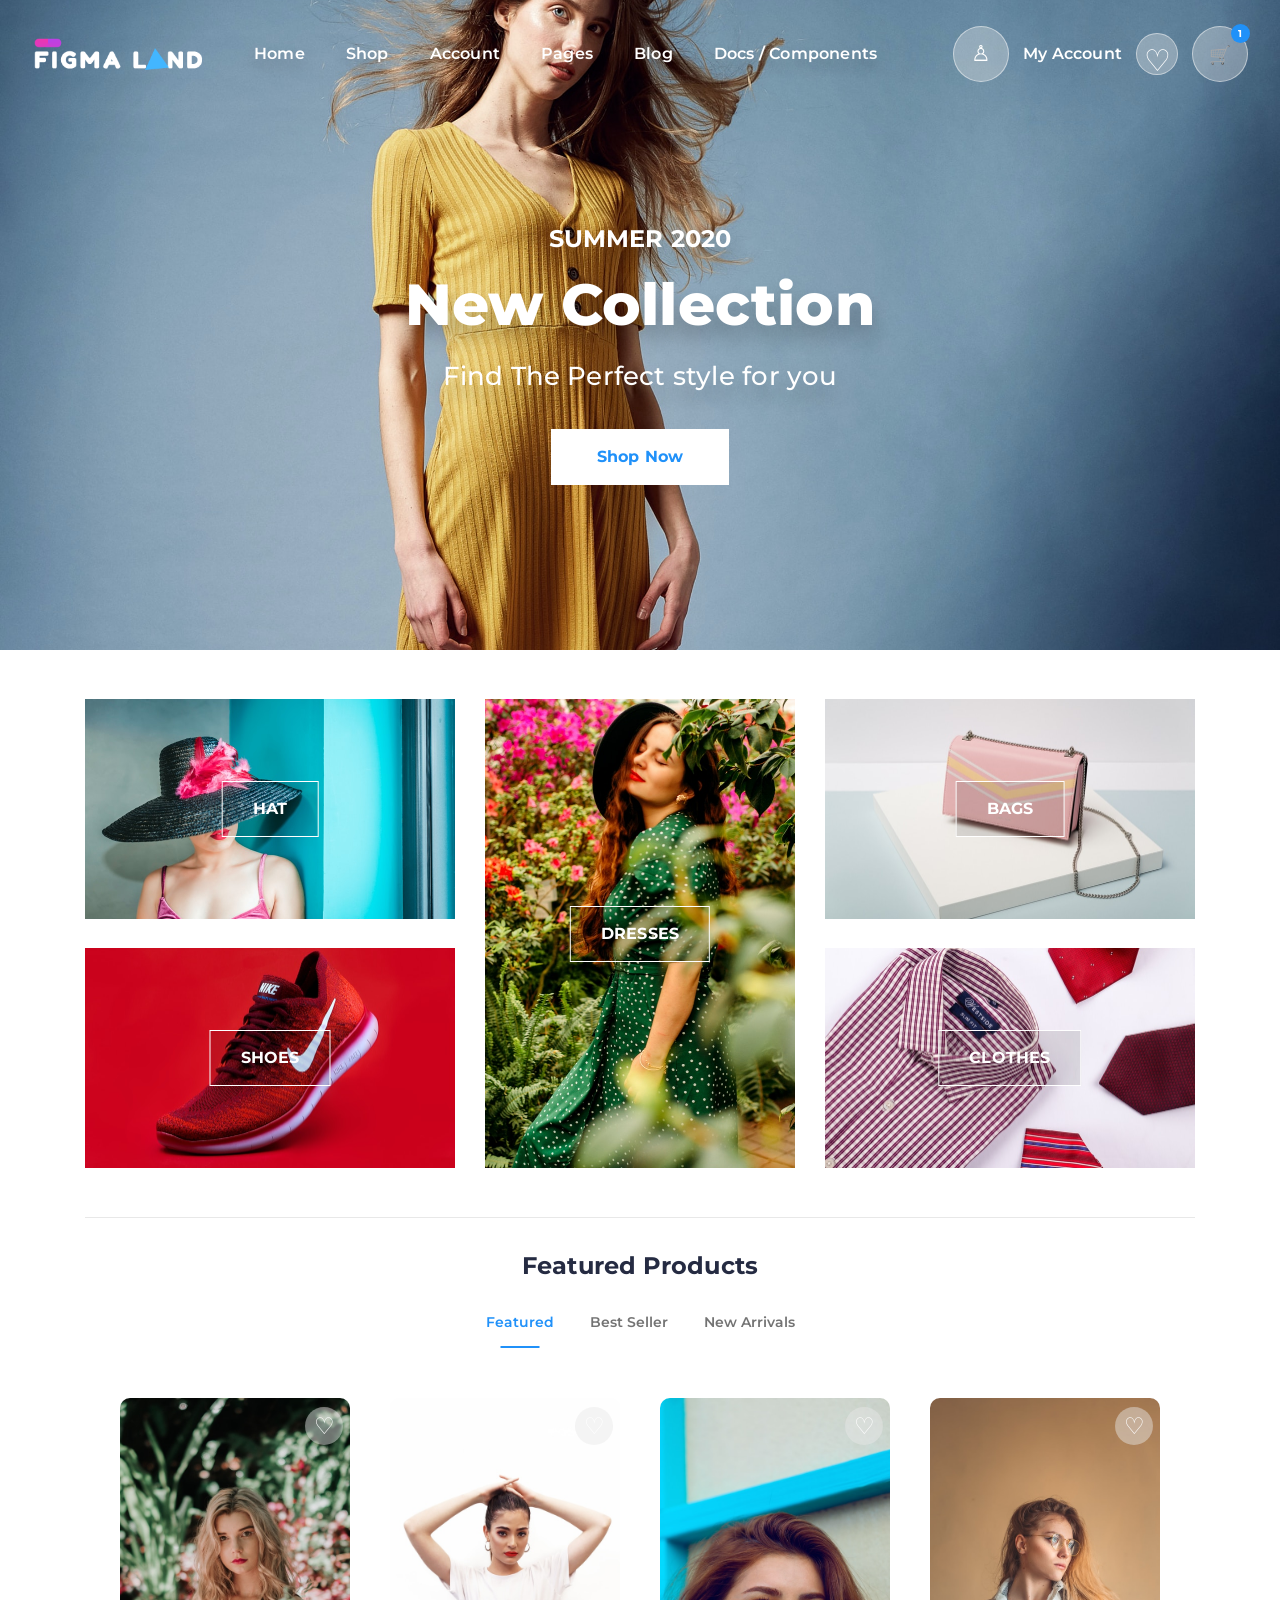
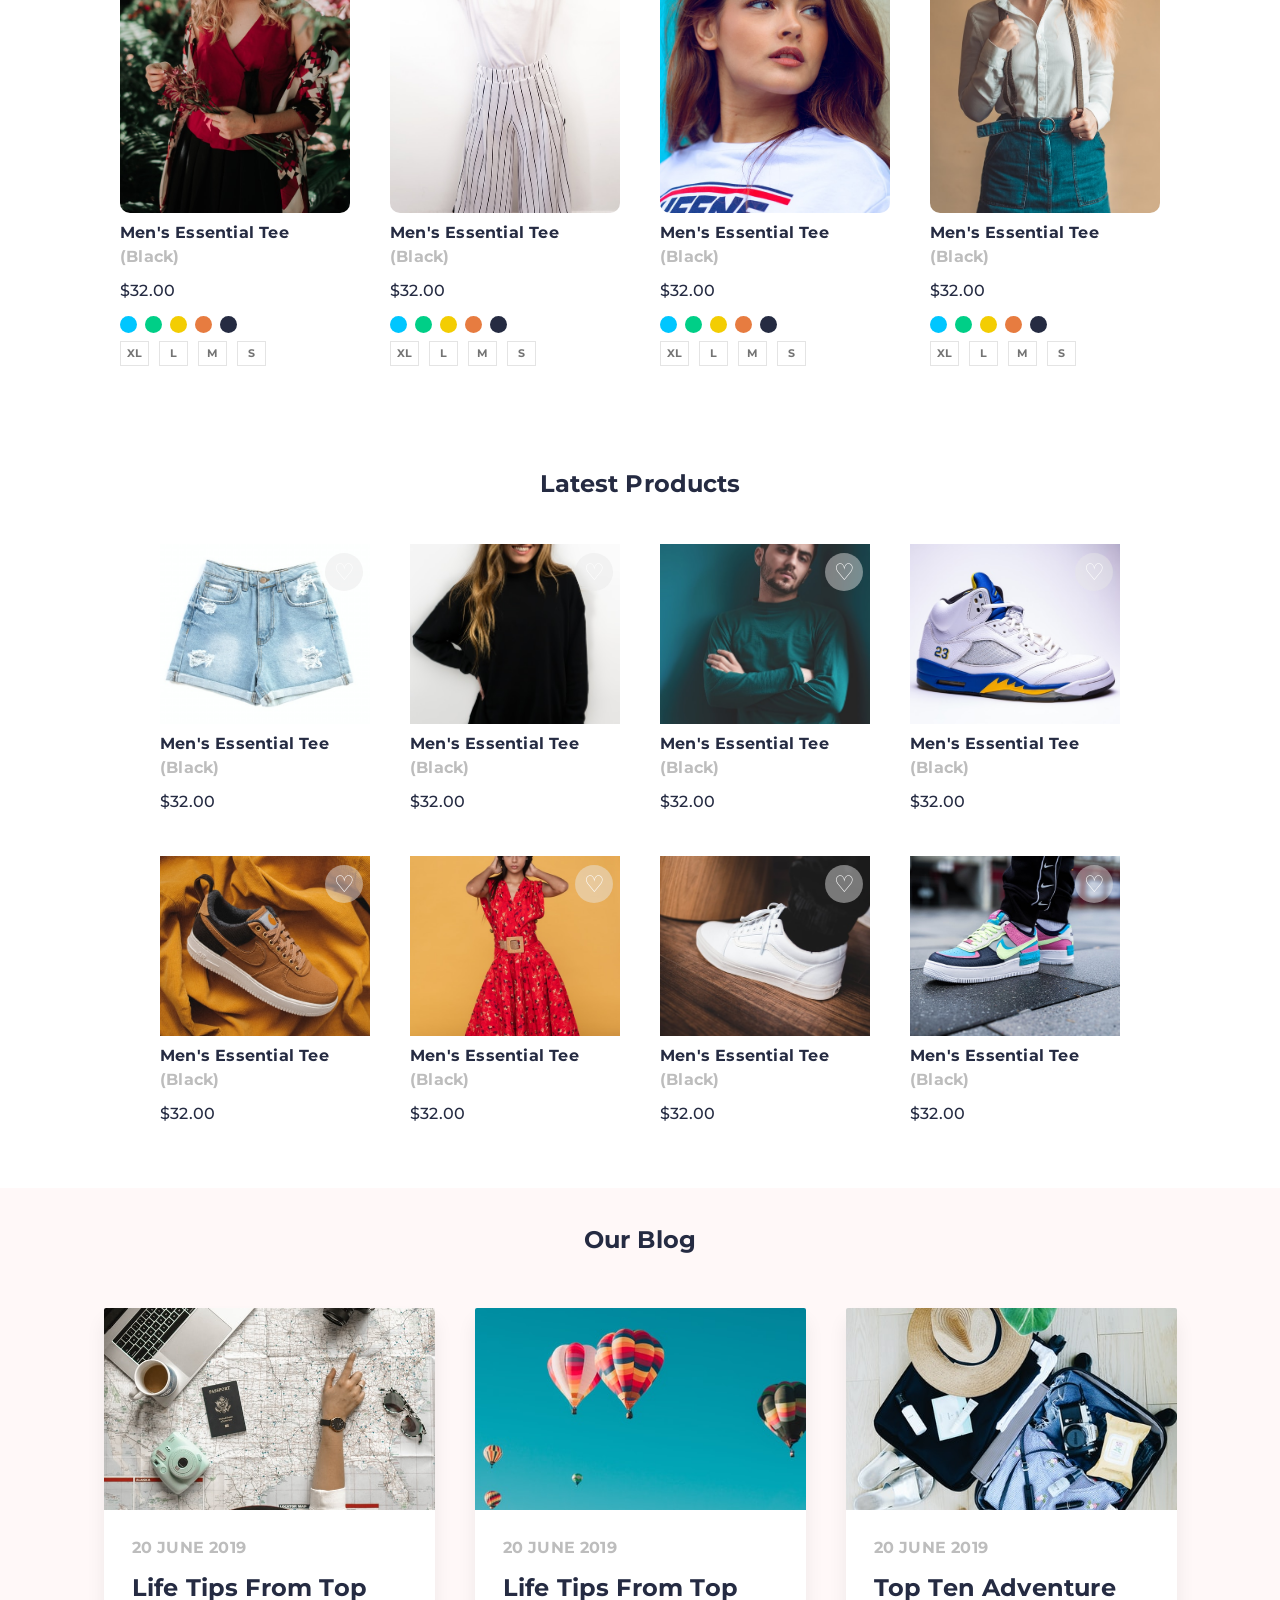
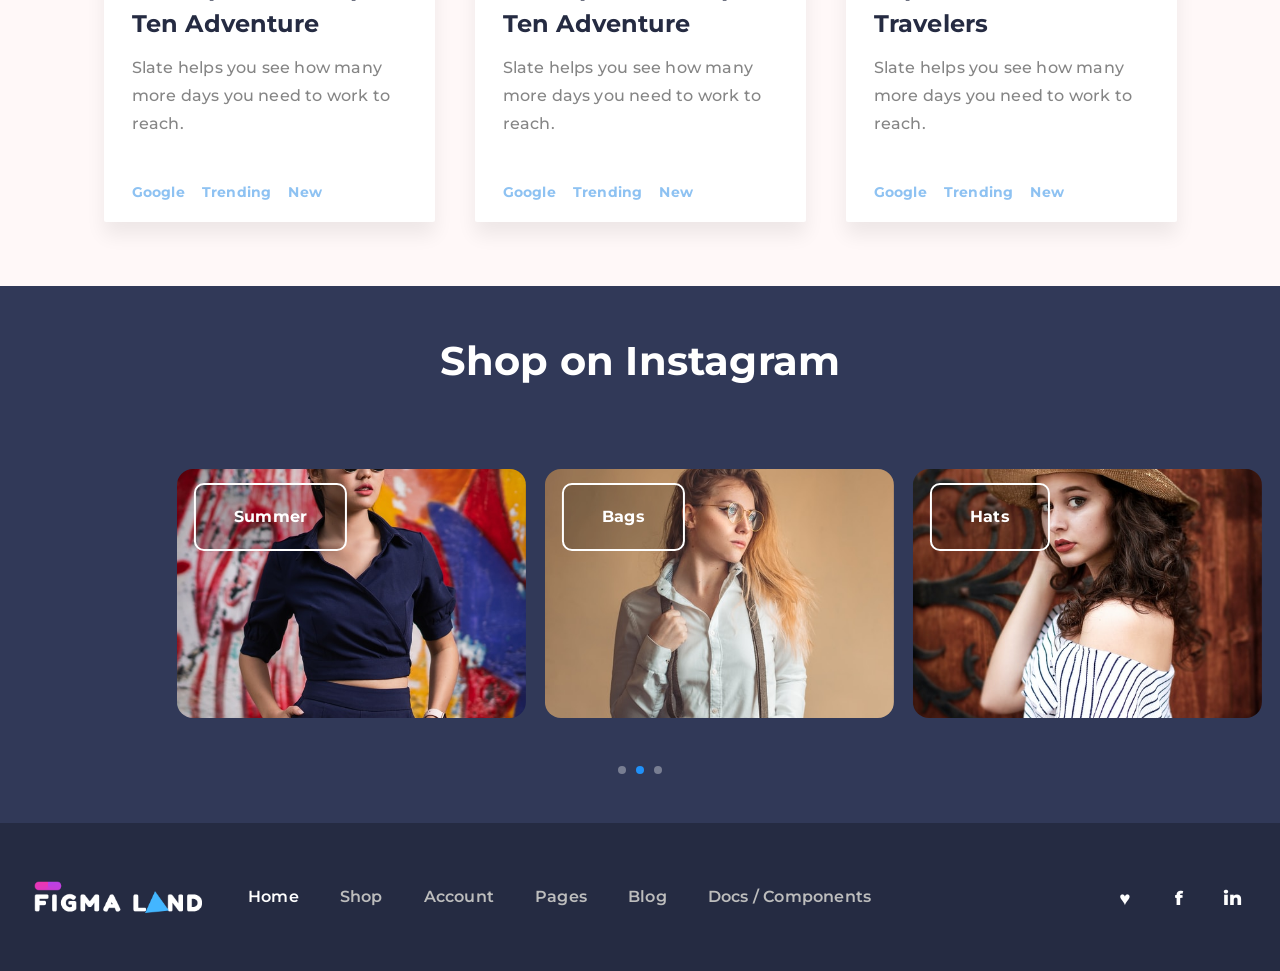
==== index.html @ cbcf70b0 "Primer commit" ====
<!doctype html>
<html lang="en">
<head>
  <meta charset="utf-8">
  <meta name="viewport" content="width=device-width, initial-scale=1">
  <title>Figmaland — New Collection</title>
  <meta name="description" content="Figmaland fashion shop">
  <link rel="preconnect" href="https://fonts.googleapis.com">
  <link rel="preconnect" href="https://fonts.gstatic.com" crossorigin>
  <link href="https://fonts.googleapis.com/css2?family=Montserrat:wght@400;500;600;700;800&display=swap" rel="stylesheet">
  <link rel="stylesheet" href="styles.css">
</head>
<body>
  <header class="site-header home-header">
    <nav class="navbar navbar--overlay container-wide" aria-label="Main navigation">
      <a class="brand" href="index.html" aria-label="Figmaland home">
        <img src="assets/logo-light.png" alt="Figmaland">
      </a>
      <div class="desktop-nav">
        <a class="active" href="index.html">Home</a>
        <a href="products.html">Shop</a>
        <a href="#">Account</a>
        <a href="#">Pages</a>
        <a href="#blog">Blog</a>
        <a href="#">Docs / Components</a>
      </div>
      <div class="nav-actions">
        <span class="account-circle" aria-hidden="true">♙</span>
        <a class="account-label" href="#">My Account</a>
        <button class="icon-button favorite-button" type="button" aria-label="Favorites">♡</button>
        <a class="cart-button" href="product.html" aria-label="Shopping cart">
          <span aria-hidden="true">🛒</span><b>1</b>
        </a>
        <button class="menu-toggle" type="button" aria-expanded="false" aria-controls="mobile-menu" aria-label="Open menu">
          <span></span><span></span><span></span>
        </button>
      </div>
      <div class="mobile-menu" id="mobile-menu">
        <a href="index.html">Home</a>
        <a href="products.html">Shop</a>
        <a href="#">Account</a>
        <a href="#">Pages</a>
        <a href="#blog">Blog</a>
        <a href="#">Docs / Components</a>
      </div>
    </nav>

    <div class="home-hero">
      <div class="home-hero__content">
        <p class="eyebrow">SUMMER 2020</p>
        <h1>New Collection</h1>
        <p>Find The Perfect style for you</p>
        <a class="button button--light" href="products.html">Shop Now</a>
      </div>
    </div>
  </header>

  <main>
    <section class="category-section container" aria-label="Shop by category">
      <div class="category-grid">
        <a class="category-card category-card--hat" href="products.html">
          <img src="assets/category-hat.jpg" alt="Hat collection">
          <span>HAT</span>
        </a>
        <a class="category-card category-card--shoes" href="products.html">
          <img src="assets/category-shoes.jpg" alt="Shoes collection">
          <span>SHOES</span>
        </a>
        <a class="category-card category-card--dresses" href="products.html">
          <img src="assets/category-dresses.jpg" alt="Dresses collection">
          <span>DRESSES</span>
        </a>
        <a class="category-card category-card--bags" href="products.html">
          <img src="assets/category-bags.jpg" alt="Bags collection">
          <span>BAGS</span>
        </a>
        <a class="category-card category-card--clothes" href="products.html">
          <img src="assets/category-clothes.jpg" alt="Clothes collection">
          <span>CLOTHES</span>
        </a>
      </div>
    </section>

    <div class="section-rule container"></div>

    <section class="products-section section" aria-labelledby="featured-title">
      <div class="section-heading">
        <h2 id="featured-title">Featured Products</h2>
        <div class="tabs" role="tablist" aria-label="Product selection">
          <button class="tab active" type="button" role="tab">Featured</button>
          <button class="tab" type="button" role="tab">Best Seller</button>
          <button class="tab" type="button" role="tab">New Arrivals</button>
        </div>
      </div>
      <div class="product-grid product-grid--featured container-small" data-home-grid="featured"></div>
    </section>

    <section class="products-section products-section--latest section" aria-labelledby="latest-title">
      <div class="section-heading">
        <h2 id="latest-title">Latest Products</h2>
      </div>
      <div class="product-grid product-grid--latest container-small" data-home-grid="latest"></div>
    </section>

    <section class="blog-section section" id="blog" aria-labelledby="blog-title">
      <div class="section-heading">
        <h2 id="blog-title">Our Blog</h2>
      </div>
      <div class="blog-grid container-small">
        <article class="blog-card">
          <img src="assets/blog-01.jpg" alt="Accessories arranged on a table">
          <div class="blog-card__body">
            <time datetime="2019-06-20">20 JUNE 2019</time>
            <h3>Life Tips From Top Ten Adventure</h3>
            <p>Slate helps you see how many more days you need to work to reach.</p>
            <div class="blog-tags"><a href="#">Google</a><a href="#">Trending</a><a href="#">New</a></div>
          </div>
        </article>
        <article class="blog-card">
          <img src="assets/blog-02.jpg" alt="Two bright fish">
          <div class="blog-card__body">
            <time datetime="2019-06-20">20 JUNE 2019</time>
            <h3>Life Tips From Top Ten Adventure</h3>
            <p>Slate helps you see how many more days you need to work to reach.</p>
            <div class="blog-tags"><a href="#">Google</a><a href="#">Trending</a><a href="#">New</a></div>
          </div>
        </article>
        <article class="blog-card">
          <img src="assets/blog-03.jpg" alt="Fashion accessories on a blue background">
          <div class="blog-card__body">
            <time datetime="2019-06-20">20 JUNE 2019</time>
            <h3>Top Ten Adventure Travelers</h3>
            <p>Slate helps you see how many more days you need to work to reach.</p>
            <div class="blog-tags"><a href="#">Google</a><a href="#">Trending</a><a href="#">New</a></div>
          </div>
        </article>
      </div>
    </section>

    <section class="instagram-section" aria-labelledby="instagram-title">
      <h2 id="instagram-title">Shop on Instagram</h2>
      <div class="instagram-track">
        <a class="instagram-card" href="#"><img src="assets/instagram-05.jpg" alt="Summer fashion"><span>Summer</span></a>
        <a class="instagram-card" href="#"><img src="assets/instagram-01.jpg" alt="Bags"><span>Bags</span></a>
        <a class="instagram-card" href="#"><img src="assets/instagram-02.jpg" alt="Hats"><span>Hats</span></a>
        <a class="instagram-card" href="#"><img src="assets/instagram-03.jpg" alt="Casual fashion"><span>Casual</span></a>
        <a class="instagram-card" href="#"><img src="assets/instagram-04.jpg" alt="Artist fashion"><span>Artists</span></a>
      </div>
      <div class="carousel-dots" aria-hidden="true"><i></i><i class="active"></i><i></i></div>
    </section>
  </main>

  <footer class="site-footer">
    <div class="site-footer__inner container-wide">
      <a class="brand" href="index.html"><img src="assets/logo-light.png" alt="Figmaland"></a>
      <nav class="footer-nav" aria-label="Footer navigation">
        <a class="active" href="index.html">Home</a>
        <a href="products.html">Shop</a>
        <a href="#">Account</a>
        <a href="#">Pages</a>
        <a href="#blog">Blog</a>
        <a href="#">Docs / Components</a>
      </nav>
      <div class="social-links" aria-label="Social networks">
        <a href="#" aria-label="Twitter">♥</a>
        <a href="#" aria-label="Facebook">f</a>
        <a href="#" aria-label="LinkedIn">in</a>
      </div>
    </div>
  </footer>

  <script src="script.js"></script>
</body>
</html>
---- styles.css ----
:root {
  --ink: #252b42;
  --muted: #737373;
  --light-gray: #bdbdbd;
  --line: #e8e8e8;
  --paper: #ffffff;
  --soft: #f9f9f9;
  --primary: #2091f9;
  --dark: #252b42;
  --instagram: #313958;
  --shadow: 0 2px 4px rgba(0, 0, 0, 0.1);
  --shadow-card: 0 13px 19px rgba(0, 0, 0, 0.07);
}

* {
  box-sizing: border-box;
}

html {
  scroll-behavior: smooth;
}

body {
  margin: 0;
  color: var(--ink);
  background: var(--paper);
  font-family: "Montserrat", Arial, sans-serif;
  font-size: 16px;
  font-weight: 500;
  line-height: 1.75;
  letter-spacing: 0.2px;
}

body.menu-open {
  overflow: hidden;
}

img {
  display: block;
  max-width: 100%;
}

a {
  color: inherit;
  text-decoration: none;
}

button,
input,
select {
  font: inherit;
}

button,
select {
  cursor: pointer;
}

button {
  color: inherit;
}

h1,
h2,
h3,
p {
  margin-top: 0;
}

.container {
  width: min(1110px, calc(100% - 40px));
  margin-inline: auto;
}

.container-small {
  width: min(1116px, calc(100% - 40px));
  margin-inline: auto;
}

.container-wide {
  width: min(1336px, calc(100% - 64px));
  margin-inline: auto;
}

.sr-only {
  position: absolute;
  width: 1px;
  height: 1px;
  padding: 0;
  margin: -1px;
  overflow: hidden;
  clip: rect(0, 0, 0, 0);
  white-space: nowrap;
  border: 0;
}

.desktop-only {
  display: inline-flex;
}

.site-header {
  position: relative;
  z-index: 10;
  background: var(--paper);
}

.navbar {
  position: relative;
  display: flex;
  align-items: center;
  height: 108px;
  z-index: 20;
}

.navbar--overlay {
  position: absolute;
  inset: 0 0 auto;
  color: #fff;
}

.brand {
  flex: 0 0 206px;
  display: flex;
  align-items: center;
}

.brand img {
  width: 186px;
  height: 58px;
  object-fit: contain;
}

.desktop-nav {
  display: flex;
  align-items: center;
  gap: 21px;
  margin-left: 6px;
}

.desktop-nav a,
.footer-nav a {
  padding: 10px;
  color: var(--muted);
  font-size: 16px;
  font-weight: 600;
  line-height: 28px;
  text-align: center;
  white-space: nowrap;
}

.navbar--overlay .desktop-nav a {
  color: #fff;
  text-shadow: 0 8px 15px rgba(0, 0, 0, 0.22);
}

.desktop-nav a.active,
.footer-nav a.active {
  color: var(--ink);
}

.navbar--overlay .desktop-nav a.active {
  color: #fff;
}

.nav-actions {
  display: flex;
  align-items: center;
  gap: 14px;
  margin-left: auto;
}

.account-circle,
.cart-button,
.icon-button {
  display: grid;
  place-items: center;
  width: 56px;
  height: 56px;
  border: 0;
  border-radius: 50%;
  background: #e8e8e8;
  font-size: 22px;
}

.navbar--overlay .account-circle,
.navbar--overlay .cart-button,
.navbar--overlay .icon-button {
  color: #fff;
  background: rgba(232, 232, 232, 0.34);
  border: 1px solid rgba(255, 255, 255, 0.48);
}

.account-label {
  font-size: 16px;
  font-weight: 600;
  white-space: nowrap;
}

.icon-button {
  width: 42px;
  height: 42px;
  background: transparent;
  font-size: 30px;
}

.cart-button {
  position: relative;
}

.cart-button span {
  transform: translateY(1px) scale(0.8);
  filter: grayscale(1);
}

.cart-button b {
  position: absolute;
  top: -3px;
  right: -3px;
  display: grid;
  place-items: center;
  width: 19px;
  height: 19px;
  border-radius: 50%;
  color: #fff;
  background: var(--primary);
  font-size: 10px;
  line-height: 1;
}

.menu-toggle {
  display: none;
  width: 40px;
  padding: 8px;
  border: 0;
  background: transparent;
}

.menu-toggle span {
  display: block;
  width: 24px;
  height: 2px;
  margin: 5px 0;
  background: currentColor;
}

.mobile-menu {
  display: none;
}

.home-header {
  min-height: 650px;
  color: #fff;
  background: #5d829b url("assets/home-hero.jpg") center 30% / cover no-repeat;
}

.home-hero {
  display: grid;
  place-items: center;
  min-height: 650px;
  padding: 126px 20px 70px;
}

.home-hero__content {
  display: flex;
  flex-direction: column;
  align-items: center;
  gap: 8px;
  text-align: center;
  text-shadow: 0 13px 19px rgba(0, 0, 0, 0.24);
}

.eyebrow {
  margin: 0;
  font-size: 24px;
  font-weight: 700;
  line-height: 36px;
  letter-spacing: 0.1px;
}

.home-hero h1,
.listing-hero h1 {
  margin: 0;
  color: #fff;
  font-size: 58px;
  font-weight: 800;
  line-height: 80px;
}

.home-hero__content > p:last-of-type,
.listing-hero__content > p:last-of-type {
  margin: 0;
  color: #fff;
  font-size: 26px;
  line-height: 46px;
}

.button {
  display: inline-flex;
  min-height: 40px;
  align-items: center;
  justify-content: center;
  padding: 6px 32px;
  border: 0;
  border-radius: 5px;
  font-size: 14px;
  font-weight: 600;
  line-height: 28px;
  letter-spacing: 0.2px;
}

.button--light {
  margin-top: 22px;
  padding: 16px 46px;
  border-radius: 0;
  color: var(--primary);
  background: #fff;
  font-size: 16px;
  font-weight: 700;
  line-height: 24px;
  text-shadow: none;
}

.button--primary {
  color: #fff;
  background: var(--primary);
}

.button--muted {
  color: #fff;
  background: var(--light-gray);
}

.category-section {
  padding-block: 49px;
}

.category-grid {
  display: grid;
  grid-template-columns: 370px 350px 370px;
  grid-template-rows: repeat(2, 220px);
  gap: 29px 10px;
  justify-content: center;
}

.category-card {
  position: relative;
  overflow: hidden;
}

.category-card img {
  width: 100%;
  height: 100%;
  object-fit: cover;
  transition: transform 240ms ease;
}

.category-card:hover img {
  transform: scale(1.025);
}

.category-card span {
  position: absolute;
  top: 50%;
  left: 50%;
  transform: translate(-50%, -50%);
  padding: 15px 30px;
  border: 1px solid #fff;
  color: #fff;
  background: rgba(0, 0, 0, 0.1);
  font-size: 16px;
  font-weight: 700;
  line-height: 24px;
}

.category-card--hat {
  grid-column: 1;
  grid-row: 1;
}

.category-card--shoes {
  grid-column: 1;
  grid-row: 2;
}

.category-card--dresses {
  grid-column: 2;
  grid-row: 1 / span 2;
  width: 310px;
  height: 469px;
  justify-self: center;
}

.category-card--bags {
  grid-column: 3;
  grid-row: 1;
}

.category-card--clothes {
  grid-column: 3;
  grid-row: 2;
}

.section-rule {
  height: 1px;
  background: var(--line);
}

.section {
  padding-block: 30px;
}

.section-heading {
  display: flex;
  flex-direction: column;
  align-items: center;
  gap: 12px;
  margin-bottom: 50px;
  text-align: center;
}

.section-heading h2,
.related-section h2 {
  margin: 0;
  font-size: 24px;
  font-weight: 700;
  line-height: 36px;
  letter-spacing: 0.1px;
}

.tabs {
  display: flex;
  justify-content: center;
}

.tab {
  position: relative;
  min-height: 52px;
  padding: 12px 18px;
  border: 0;
  color: var(--muted);
  background: transparent;
  font-size: 14px;
  font-weight: 600;
}

.tab.active {
  color: var(--primary);
}

.tab.active::after {
  position: absolute;
  bottom: 0;
  left: 50%;
  width: 39px;
  height: 2px;
  background: var(--primary);
  content: "";
  transform: translateX(-50%);
}

.product-grid {
  display: grid;
  gap: 40px;
}

.product-grid--featured {
  grid-template-columns: repeat(4, 230px);
  justify-content: center;
}

.product-grid--latest {
  grid-template-columns: repeat(4, 210px);
  justify-content: center;
  row-gap: 40px;
}

.product-card-mini {
  position: relative;
  display: flex;
  min-width: 0;
  flex-direction: column;
  align-items: flex-start;
  gap: 8px;
}

.product-card-mini__image {
  position: relative;
  width: 100%;
  height: 180px;
  overflow: hidden;
}

.product-grid--featured .product-card-mini__image {
  height: 415px;
  border-radius: 10px;
}

.product-card-mini__image img {
  width: 100%;
  height: 100%;
  object-fit: cover;
}

.heart {
  position: absolute;
  top: 9px;
  right: 7px;
  display: grid;
  place-items: center;
  width: 38px;
  height: 38px;
  border: 0;
  border-radius: 50%;
  color: #fff;
  background: rgba(232, 232, 232, 0.46);
  font-size: 23px;
  line-height: 1;
}

.heart.is-favorite {
  color: #fff;
  background: #ff5674;
}

.product-card-mini h3 {
  margin: 0;
  font-size: 16px;
  font-weight: 700;
  line-height: 24px;
}

.product-card-mini h3 span {
  color: var(--light-gray);
}

.product-card-mini > p {
  margin: 0;
  font-size: 16px;
  line-height: 28px;
}

.color-row {
  display: flex;
  gap: 8px;
  margin-top: 3px;
}

.color-row i,
.color-picker button {
  display: block;
  width: 17px;
  height: 17px;
  border: 0;
  border-radius: 50%;
}

.color-row i:nth-child(1) {
  background: #00c6ff;
}

.color-row i:nth-child(2) {
  background: #00cf87;
}

.color-row i:nth-child(3) {
  background: #f3cd03;
}

.color-row i:nth-child(4) {
  background: #e77c40;
}

.color-row i:nth-child(5) {
  background: #252b42;
}

.size-row {
  display: flex;
  gap: 10px;
}

.size-row span {
  display: grid;
  place-items: center;
  min-width: 29px;
  height: 25px;
  padding: 0 6px;
  border: 1px solid #e4e4e4;
  color: var(--muted);
  font-size: 11px;
  font-weight: 700;
}

.products-section--latest {
  padding-top: 70px;
  padding-bottom: 60px;
}

.products-section--latest .section-heading {
  margin-bottom: 42px;
}

.blog-section {
  padding-block: 34px 64px;
  background: #fff8f8;
}

.blog-section .section-heading {
  margin-bottom: 20px;
}

.blog-grid {
  display: grid;
  grid-template-columns: repeat(3, 331px);
  justify-content: center;
  gap: 40px;
  padding-top: 30px;
}

.blog-card {
  overflow: hidden;
  border-radius: 2px;
  background: #fff;
  box-shadow: var(--shadow-card);
}

.blog-card > img {
  width: 100%;
  height: 202px;
  object-fit: cover;
}

.blog-card__body {
  display: flex;
  min-height: 312px;
  flex-direction: column;
  padding: 26px 28px 18px;
}

.blog-card time {
  color: var(--light-gray);
  font-size: 16px;
  font-weight: 700;
  line-height: 24px;
}

.blog-card h3 {
  margin: 10px 0 12px;
  font-size: 24px;
  line-height: 36px;
}

.blog-card p {
  margin-bottom: 18px;
  color: #858585;
  font-size: 16px;
  line-height: 28px;
}

.blog-tags {
  display: flex;
  gap: 17px;
  margin-top: auto;
}

.blog-tags a {
  color: #8ec2f2;
  font-size: 14px;
  font-weight: 700;
}

.instagram-section {
  overflow: hidden;
  padding: 46px 0 49px;
  color: #fff;
  background: var(--instagram);
}

.instagram-section h2 {
  margin: 0 0 80px;
  font-size: 40px;
  line-height: 57px;
  text-align: center;
}

.instagram-track {
  display: flex;
  width: max-content;
  gap: 19px;
  margin-left: 50%;
  transform: translateX(-50%);
}

.instagram-card {
  position: relative;
  flex: 0 0 349px;
  height: 249px;
  overflow: hidden;
  border-radius: 16px;
}

.instagram-card img {
  width: 100%;
  height: 100%;
  object-fit: cover;
}

.instagram-card span {
  position: absolute;
  top: 14px;
  left: 17px;
  padding: 18px 38px;
  border: 2px solid #fff;
  border-radius: 10px;
  background: rgba(0, 0, 0, 0.2);
  font-weight: 700;
  line-height: 28px;
}

.carousel-dots {
  display: flex;
  justify-content: center;
  gap: 10px;
  margin-top: 48px;
}

.carousel-dots i {
  width: 8px;
  height: 8px;
  border-radius: 50%;
  background: rgba(255, 255, 255, 0.35);
}

.carousel-dots i.active {
  background: var(--primary);
}

.site-footer {
  min-height: 148px;
  color: #fff;
  background: var(--dark);
}

.site-footer__inner {
  display: flex;
  min-height: 148px;
  align-items: center;
}

.footer-nav {
  display: flex;
  align-items: center;
  gap: 21px;
  margin-left: 0;
}

.footer-nav a {
  color: var(--light-gray);
}

.footer-nav a.active {
  color: #fff;
}

.social-links {
  display: flex;
  align-items: center;
  gap: 24px;
  margin-left: auto;
}

.social-links a {
  display: grid;
  place-items: center;
  width: 30px;
  height: 30px;
  color: #fff;
  font-size: 19px;
  font-weight: 800;
}

.breadcrumb {
  height: 78px;
  border: 1px solid var(--line);
}

.breadcrumb .container-wide {
  display: flex;
  height: 100%;
  align-items: center;
  gap: 13px;
  padding-left: 16px;
  color: var(--muted);
  font-size: 14px;
  line-height: 28px;
}

.breadcrumb a {
  color: var(--ink);
}

.listing-hero {
  position: relative;
  display: grid;
  min-height: 300px;
  place-items: center;
  overflow: hidden;
  color: #fff;
  background: #c1a552 url("assets/listing-hero.jpg") center / cover no-repeat;
}

.listing-hero__content {
  display: flex;
  flex-direction: column;
  align-items: center;
  text-align: center;
  text-shadow: 0 13px 19px rgba(0, 0, 0, 0.24);
}

.listing-hero__content .eyebrow {
  font-size: 24px;
}

.filter-trigger {
  display: none;
}

.listing-shell {
  display: grid;
  grid-template-columns: 380px minmax(0, 1fr);
  gap: 40px;
  padding: 30px;
  background: var(--soft);
}

.filters {
  display: flex;
  flex-direction: column;
  gap: 18px;
  padding: 18px 14px 30px;
  border: 1px solid var(--line);
  border-radius: 10px;
  background: #fff;
  box-shadow: var(--shadow);
}

.search-field {
  display: flex;
  height: 52px;
  align-items: center;
  padding: 0 15px;
  border: 1px solid #dcdcdc;
  border-radius: 7px;
  background: #fcfcfc;
}

.search-field input {
  min-width: 0;
  flex: 1;
  border: 0;
  outline: 0;
  background: transparent;
  color: var(--muted);
  font-family: Arial, sans-serif;
  font-size: 14px;
}

.search-field > span:last-child {
  font-size: 24px;
}

.filter-panel {
  display: flex;
  flex-direction: column;
  gap: 10px;
  padding: 30px 35px;
  border: 1px solid var(--line);
  border-radius: 5px;
}

.filter-panel h2 {
  margin: 0 0 8px;
  font-size: 16px;
  line-height: 24px;
}

.filter-panel label {
  display: flex;
  align-items: center;
  gap: 10px;
  color: var(--muted);
  font-size: 14px;
  line-height: 24px;
}

.filter-panel label > span {
  margin-left: auto;
}

.filter-panel input {
  accent-color: var(--primary);
}

.filter-categories {
  gap: 18px;
}

.filter-group {
  border-bottom: 1px solid transparent;
}

.filter-group.expanded {
  padding-bottom: 18px;
  border-color: #e4e4e4;
}

.filter-group button {
  display: flex;
  width: 100%;
  align-items: center;
  justify-content: space-between;
  padding: 0;
  border: 0;
  background: transparent;
  font-size: 16px;
  line-height: 24px;
}

.filter-group button span {
  display: grid;
  place-items: center;
  width: 25px;
  height: 25px;
  border-radius: 50%;
  color: var(--light-gray);
  background: #f1f1f1;
}

.filter-group.expanded button span {
  color: #fff;
  background: var(--primary);
}

.filter-group ul {
  margin: 9px 0 0;
  padding: 0;
  color: var(--muted);
  list-style: none;
  font-size: 14px;
  font-weight: 600;
  line-height: 28px;
}

.swatch {
  display: inline-block;
  width: 12px;
  height: 12px;
  border-radius: 50%;
}

.swatch--red {
  background: #ff5674;
}

.swatch--blue {
  background: #52a7ff;
}

.swatch--brown {
  background: #8f6750;
}

.swatch--orange {
  background: #e77c40;
}

.swatch--yellow {
  background: #f3cd03;
}

.swatch--pink {
  background: #ff75bf;
}

.price-range {
  position: relative;
  height: 30px;
  margin-top: 4px;
}

.price-range::before,
.price-range i {
  position: absolute;
  top: 15px;
  left: 0;
  right: 0;
  height: 4px;
  border-radius: 4px;
  background: #e5e5e5;
  content: "";
}

.price-range i {
  right: 17%;
  background: #00d6a3;
}

.price-range span {
  position: absolute;
  top: -8px;
  display: grid;
  place-items: center;
  min-width: 29px;
  height: 19px;
  border-radius: 3px;
  color: #fff;
  background: var(--ink);
  font-size: 10px;
  transform: translateX(-50%);
}

.price-values {
  display: flex;
  gap: 14px;
}

.price-values span {
  flex: 1;
  padding: 11px;
  border: 1px solid var(--line);
  border-radius: 4px;
  font-size: 13px;
}

.catalog {
  min-width: 0;
}

.catalog-toolbar {
  display: flex;
  min-height: 64px;
  align-items: center;
  justify-content: space-between;
  margin-bottom: 18px;
}

.sort-control {
  display: flex;
  align-items: center;
  gap: 16px;
  color: var(--muted);
  font-family: Arial, sans-serif;
  font-size: 15px;
}

.sort-control select {
  min-width: 160px;
  padding: 17px 20px;
  border: 1px solid #dcdcdc;
  border-radius: 5px;
  color: var(--ink);
  background: #fff;
  box-shadow: var(--shadow);
}

.view-controls {
  display: flex;
  gap: 8px;
}

.view-controls button {
  width: 52px;
  height: 52px;
  border: 1px solid var(--line);
  border-radius: 5px;
  color: var(--muted);
  background: #fff;
  font-size: 21px;
}

.view-controls button.active {
  color: var(--ink);
  background: #ececec;
}

.catalog-grid {
  display: grid;
  grid-template-columns: repeat(4, minmax(155px, 1fr));
  gap: 40px;
}

.catalog-grid .product-card-mini__image {
  height: 180px;
}

.catalog-grid .product-card-mini h3 span,
.product-grid--latest .product-card-mini h3 span,
.related-grid .product-card-mini h3 span {
  display: block;
}

.pagination {
  display: flex;
  align-items: center;
  justify-content: center;
  gap: 16px;
  margin-top: 42px;
}

.pagination button {
  display: grid;
  min-width: 40px;
  height: 40px;
  place-items: center;
  padding: 0 15px;
  border: 1px solid #8ec2f2;
  border-radius: 5px;
  color: #8ec2f2;
  background: #fff;
}

.pagination button.active {
  color: #fff;
  background: var(--primary);
}

.pagination--mobile {
  display: none;
}

.product-page {
  background: var(--soft);
}

.product-shell {
  padding: 27px max(40px, calc((100vw - 1160px) / 2)) 80px;
}

.product-card {
  display: grid;
  grid-template-columns: minmax(0, 680px) 345px;
  gap: 40px;
  min-height: 1157px;
  padding: 40px 60px;
  border: 1px solid #dcdcdc;
  border-radius: 10px;
  background: #fff;
  box-shadow: var(--shadow);
}

.product-gallery {
  min-width: 0;
}

.main-product-image {
  position: relative;
  height: 900px;
  overflow: hidden;
}

.main-product-image > img {
  width: 100%;
  height: 100%;
  object-fit: cover;
}

.main-product-image > button {
  position: absolute;
  top: 19px;
  right: 30px;
  display: grid;
  width: 51px;
  height: 51px;
  place-items: center;
  border: 1px solid rgba(255, 255, 255, 0.15);
  border-radius: 50%;
  color: #fff;
  background: rgba(202, 202, 202, 0.16);
  font-size: 25px;
}

.thumbnail-strip {
  position: relative;
  display: grid;
  grid-template-columns: repeat(6, 85px);
  justify-content: center;
  gap: 14px;
  margin-top: 40px;
  padding-inline: 32px;
}

.thumbnail {
  height: 72px;
  padding: 0;
  overflow: hidden;
  border: 0;
  opacity: 0.25;
  background: #eee;
}

.thumbnail.active {
  opacity: 1;
}

.thumbnail img {
  width: 100%;
  height: 100%;
  object-fit: cover;
}

.carousel-arrow {
  position: absolute;
  z-index: 2;
  display: grid;
  width: 40px;
  height: 40px;
  place-items: center;
  border: 1px solid #eaeaea;
  border-radius: 50%;
  background: rgba(255, 255, 255, 0.85);
  box-shadow: var(--shadow);
  font-size: 26px;
  line-height: 1;
}

.thumbnail-strip .carousel-arrow {
  top: 16px;
}

.thumbnail-strip .prev {
  left: 0;
}

.thumbnail-strip .next {
  right: 0;
}

.product-info h1 {
  margin: 0 0 8px;
  font-size: 24px;
  line-height: 36px;
}

.product-info h1 span {
  color: var(--light-gray);
}

.rating {
  display: flex;
  align-items: center;
  gap: 9px;
  margin-bottom: 6px;
}

.rating b {
  color: #dab700;
  font-size: 14px;
}

.rating > span {
  color: #f3cd03;
  letter-spacing: 1px;
}

.rating small {
  color: var(--muted);
  font-size: 12px;
}

.price {
  display: flex;
  align-items: baseline;
  gap: 22px;
}

.price strong,
.price del {
  font-size: 24px;
  line-height: 38px;
}

.price del {
  color: var(--muted);
  font-weight: 500;
}

.color-picker {
  margin-top: 21px;
  color: var(--muted);
}

.color-picker > div {
  display: flex;
  gap: 8px;
  margin-top: 8px;
}

.color-picker button {
  width: 30px;
  height: 30px;
  border: 4px solid #fff;
  box-shadow: 0 2px 4px rgba(0, 0, 0, 0.25);
}

.color-picker .cyan {
  background: #20a4f3;
}

.color-picker .green {
  background: #40c79d;
}

.color-picker .orange {
  background: #e77c40;
}

.color-picker .navy {
  background: #252b42;
}

.color-picker button.active {
  outline: 2px solid var(--primary);
}

.purchase-actions {
  display: flex;
  gap: 10px;
  margin-top: 25px;
}

.wishlist-action {
  padding-inline: 12px;
}

.product-description {
  margin-top: 37px;
}

.product-description h2 {
  margin-bottom: 12px;
  font-size: 24px;
  font-weight: 500;
  line-height: 38px;
}

.product-description p {
  color: var(--muted);
  font-size: 16px;
  line-height: 28px;
}

.product-description a {
  color: var(--primary);
}

.accordion {
  margin-top: 60px;
  border: 1px solid var(--line);
  border-radius: 5px;
}

.accordion-item + .accordion-item {
  border-top: 1px solid #e4e4e4;
}

.accordion-item > button {
  display: flex;
  width: 100%;
  align-items: center;
  justify-content: space-between;
  padding: 20px 30px;
  border: 0;
  background: #fff;
  font-size: 16px;
}

.accordion-item > button span {
  display: grid;
  width: 25px;
  height: 25px;
  place-items: center;
  border-radius: 50%;
  color: var(--light-gray);
  background: #f1f1f1;
}

.accordion-item.open > button span {
  color: #fff;
  background: var(--primary);
}

.accordion-item > div {
  display: none;
  padding: 0 30px 22px;
  color: var(--muted);
  font-size: 14px;
  line-height: 28px;
}

.accordion-item.open > div {
  display: block;
}

.accordion-item p {
  margin: 0;
}

.share-widget {
  display: flex;
  flex-direction: column;
  gap: 13px;
  margin-top: 44px;
  color: var(--muted);
}

.share-widget > div {
  display: flex;
  gap: 13px;
}

.share-widget a {
  display: grid;
  width: 49px;
  height: 49px;
  place-items: center;
  border: 1.5px solid #00f3b9;
  border-radius: 50%;
  color: #00a9ff;
  background: #fff;
  box-shadow: 0 10px 15px rgba(0, 0, 0, 0.07);
  font-weight: 800;
}

.share-widget a.filled {
  color: #fff;
  background: linear-gradient(45deg, #00f3b9, #2187ff);
}

.product-tabs {
  padding: 50px 12px 0;
}

.product-tabs__buttons {
  display: flex;
  gap: 0;
  border-bottom: 3px solid #e4e4e4;
}

.product-tabs__buttons button {
  position: relative;
  padding: 18px;
  border: 0;
  color: var(--muted);
  background: transparent;
  font-size: 16px;
  font-weight: 700;
}

.product-tabs__buttons button.active {
  color: var(--primary);
}

.product-tabs__buttons button.active::after {
  position: absolute;
  right: 0;
  bottom: -3px;
  left: 0;
  height: 3px;
  background: var(--primary);
  content: "";
}

.product-tabs > p {
  width: min(707px, 100%);
  margin: 31px 0 0;
  font-size: 16px;
  line-height: 28px;
}

.feature-list {
  display: flex;
  flex-direction: column;
  gap: 2px;
  margin-top: 36px;
  font-size: 16px;
  line-height: 28px;
}

.related-section {
  padding: 38px 0 68px;
  background: #fff;
}

.related-section h2 {
  margin-bottom: 68px;
}

.related-carousel {
  position: relative;
}

.related-grid {
  display: grid;
  grid-template-columns: repeat(5, minmax(0, 1fr));
  gap: 20px;
}

.related-grid .product-card-mini__image {
  height: 180px;
}

.related-carousel > .prev {
  top: 90px;
  left: -28px;
}

.related-carousel > .next {
  top: 90px;
  right: -28px;
}

@media (max-width: 1180px) {
  .container-wide {
    width: calc(100% - 32px);
  }

  .desktop-nav {
    gap: 4px;
  }

  .desktop-nav a,
  .footer-nav a {
    padding-inline: 6px;
    font-size: 13px;
  }

  .account-label {
    display: none;
  }

  .category-grid {
    grid-template-columns: 1fr 0.95fr 1fr;
  }

  .category-card--dresses {
    width: calc(100% - 40px);
  }

  .catalog-grid {
    gap: 28px 20px;
  }

  .product-card {
    grid-template-columns: minmax(0, 1fr) 345px;
    padding-inline: 35px;
  }

  .thumbnail-strip {
    grid-template-columns: repeat(5, 75px);
  }

  .thumbnail:last-of-type {
    display: none;
  }
}

@media (max-width: 767px) {
  body {
    font-size: 16px;
  }

  .container,
  .container-small,
  .container-wide {
    width: calc(100% - 40px);
  }

  .desktop-only {
    display: none !important;
  }

  .navbar {
    width: 100%;
    height: 103px;
    padding-inline: 16px;
  }

  .navbar--overlay {
    position: absolute;
  }

  .brand {
    flex-basis: auto;
  }

  .brand img {
    width: 186px;
    height: 58px;
  }

  .desktop-nav,
  .account-circle,
  .account-label,
  .favorite-button {
    display: none;
  }

  .nav-actions {
    gap: 9px;
  }

  .cart-button {
    width: 56px;
    height: 56px;
  }

  .menu-toggle {
    display: block;
  }

  .mobile-menu {
    position: fixed;
    z-index: 50;
    top: 100px;
    right: 0;
    left: 0;
    display: flex;
    max-height: 0;
    flex-direction: column;
    align-items: center;
    gap: 12px;
    overflow: hidden;
    color: var(--ink);
    background: #fff;
    box-shadow: var(--shadow);
    opacity: 0;
    transition: max-height 220ms ease, opacity 180ms ease, padding 220ms ease;
  }

  .mobile-menu.open {
    max-height: 430px;
    padding: 22px;
    opacity: 1;
  }

  .mobile-menu a {
    width: 100%;
    padding: 7px;
    text-align: center;
    font-weight: 600;
  }

  .home-header {
    min-height: 991px;
    background-position: center top;
  }

  .home-hero {
    min-height: 991px;
    padding: 290px 20px 160px;
  }

  .home-hero__content {
    gap: 6px;
  }

  .eyebrow {
    font-size: 16px;
    line-height: 24px;
  }

  .home-hero h1,
  .listing-hero h1 {
    width: 307px;
    font-size: 38px;
    font-weight: 700;
    line-height: 47px;
  }

  .home-hero__content > p:last-of-type,
  .listing-hero__content > p:last-of-type {
    width: 281px;
    font-size: 16px;
    line-height: 28px;
  }

  .button--light {
    margin-top: 27px;
  }

  .category-section {
    width: 100%;
    padding: 20px 0;
  }

  .category-grid {
    display: grid;
    grid-template-columns: minmax(0, 370px);
    grid-template-rows: 220px 220px 468px 220px 220px;
    gap: 29px;
    padding-inline: 20px;
  }

  .category-card {
    grid-column: 1;
    width: 100%;
  }

  .category-card--hat {
    grid-row: 1;
  }

  .category-card--shoes {
    grid-row: 2;
  }

  .category-card--dresses {
    grid-row: 3;
    width: 100%;
    height: 468px;
  }

  .category-card--bags {
    grid-row: 4;
  }

  .category-card--clothes {
    grid-row: 5;
  }

  .section-rule {
    width: 100%;
  }

  .products-section {
    padding-block: 30px;
  }

  .section-heading {
    gap: 0;
    margin-bottom: 30px;
  }

  .section-heading h2 {
    font-size: 24px;
  }

  .tabs {
    width: 100%;
  }

  .tab {
    padding-inline: 15px;
  }

  .product-grid {
    grid-template-columns: 335px;
    justify-content: center;
    gap: 40px;
  }

  .product-grid--featured .product-card-mini:nth-child(n + 4),
  .product-grid--latest .product-card-mini:nth-child(n + 5) {
    display: none;
  }

  .product-grid--featured .product-card-mini__image {
    height: 514px;
  }

  .product-grid--featured .product-card-mini h3 {
    font-size: 20px;
    font-weight: 400;
    line-height: 30px;
  }

  .product-grid--featured .product-card-mini > p {
    font-size: 24px;
    line-height: 38px;
  }

  .product-grid--featured .color-row i {
    width: 26px;
    height: 26px;
  }

  .product-grid--featured .size-row span {
    min-width: 34px;
    height: 29px;
    font-size: 13px;
  }

  .products-section--latest {
    padding-top: 60px;
  }

  .product-grid--latest {
    grid-template-columns: 320px;
  }

  .product-grid--latest .product-card-mini__image {
    height: 180px;
  }

  .blog-section {
    padding-bottom: 64px;
  }

  .blog-grid {
    grid-template-columns: minmax(0, 331px);
    gap: 40px;
  }

  .instagram-section {
    padding: 57px 12px 67px;
  }

  .instagram-section h2 {
    width: 260px;
    margin: 0 auto 100px;
    font-size: 40px;
    line-height: 57px;
  }

  .instagram-track {
    width: 100%;
    margin: 0;
    transform: none;
  }

  .instagram-card {
    display: none;
    flex-basis: 100%;
    height: 292px;
  }

  .instagram-card:first-child {
    display: block;
  }

  .carousel-dots {
    margin-top: 60px;
  }

  .site-footer {
    min-height: 560px;
  }

  .site-footer__inner {
    min-height: 560px;
    flex-direction: column;
    justify-content: flex-start;
    padding: 46px 20px;
  }

  .footer-nav {
    flex-direction: column;
    gap: 16px;
    margin: 40px 0 0;
  }

  .footer-nav a {
    padding: 0;
    color: #fff;
    font-size: 16px;
  }

  .social-links {
    margin: 45px 0 0;
  }

  .breadcrumb {
    height: 78px;
  }

  .breadcrumb .container-wide {
    justify-content: center;
    padding: 0;
    font-weight: 600;
  }

  .listing-hero {
    min-height: 306px;
    padding: 30px 20px 18px;
    background-position: center;
  }

  .listing-hero__content .eyebrow {
    font-size: 16px;
    line-height: 24px;
  }

  .listing-hero__content > p:last-of-type {
    width: auto;
  }

  .filter-trigger {
    display: flex;
    width: min(368px, calc(100vw - 46px));
    height: 52px;
    align-items: center;
    justify-content: space-between;
    margin-top: 20px;
    padding: 0 20px;
    border: 1px solid #fff;
    border-radius: 5px;
    color: #fff;
    background: rgba(0, 0, 0, 0.1);
    box-shadow: var(--shadow);
    text-shadow: none;
  }

  .listing-shell {
    display: block;
    padding: 33px 45px;
  }

  .filters {
    display: none;
    margin-bottom: 28px;
  }

  .filters.open {
    display: flex;
  }

  .catalog-toolbar {
    min-height: 52px;
    margin-bottom: 28px;
  }

  .sort-control {
    width: 100%;
    justify-content: space-between;
  }

  .sort-control select {
    min-width: 160px;
  }

  .view-controls {
    display: none;
  }

  .catalog-grid {
    grid-template-columns: minmax(0, 320px);
    justify-content: center;
    gap: 40px;
  }

  .catalog-grid .product-card-mini:nth-child(n + 5) {
    display: none;
  }

  .catalog-grid .product-card-mini__image {
    height: 180px;
  }

  .pagination--desktop {
    display: none;
  }

  .pagination--mobile {
    display: flex;
    margin-top: 26px;
    gap: 13px;
  }

  .pagination--mobile span {
    min-width: 47px;
    color: var(--muted);
    text-align: center;
  }

  .pagination--mobile b {
    color: var(--primary);
  }

  .product-shell {
    padding: 0 0 50px;
  }

  .product-card {
    display: flex;
    min-height: 0;
    flex-direction: column;
    gap: 55px;
    padding: 8px 8px 40px;
    border-radius: 0;
  }

  .main-product-image {
    height: 447px;
  }

  .thumbnail-strip {
    grid-template-columns: repeat(3, 85px);
    gap: 14px;
    margin-top: 55px;
    padding-inline: 56px;
  }

  .thumbnail--desktop {
    display: none;
  }

  .product-info {
    padding: 0 28px;
  }

  .product-info h1 {
    margin-bottom: 2px;
  }

  .product-description {
    margin-top: 36px;
  }

  .purchase-actions {
    margin-top: 25px;
  }

  .wishlist-action span {
    display: inline;
  }

  .accordion {
    margin-top: 60px;
  }

  .share-widget {
    margin: 44px 4px 0;
  }

  .product-tabs {
    padding: 87px 35px 0;
  }

  .product-tabs__buttons {
    justify-content: space-between;
  }

  .product-tabs__buttons button {
    padding: 18px 9px;
  }

  .product-tabs > p {
    margin-top: 27px;
  }

  .feature-list {
    margin-top: 35px;
  }

  .related-section {
    padding: 50px 0;
  }

  .related-section h2 {
    margin-bottom: 29px;
    text-align: center;
  }

  .related-grid {
    grid-template-columns: minmax(0, 320px);
    justify-content: center;
  }

  .related-grid .product-card-mini:nth-child(n + 2) {
    display: none;
  }

  .related-carousel > .prev {
    left: -10px;
  }

  .related-carousel > .next {
    right: -10px;
  }
}

@media (max-width: 374px) {
  .brand img {
    width: 150px;
    height: auto;
  }

  .nav-actions {
    gap: 3px;
  }

  .cart-button {
    width: 50px;
    height: 50px;
  }

  .category-grid {
    grid-template-columns: minmax(0, 1fr);
  }

  .product-grid,
  .product-grid--latest,
  .catalog-grid {
    grid-template-columns: minmax(0, 1fr);
  }

  .listing-shell {
    padding-inline: 20px;
  }

  .sort-control {
    gap: 8px;
  }

  .sort-control select {
    min-width: 155px;
  }

  .product-info {
    padding-inline: 15px;
  }

  .purchase-actions {
    flex-wrap: wrap;
  }

  .product-tabs {
    padding-inline: 25px;
  }

  .share-widget a {
    width: 45px;
    height: 45px;
  }
}

@media (prefers-reduced-motion: reduce) {
  *,
  *::before,
  *::after {
    scroll-behavior: auto !important;
    transition-duration: 0.01ms !important;
  }
}
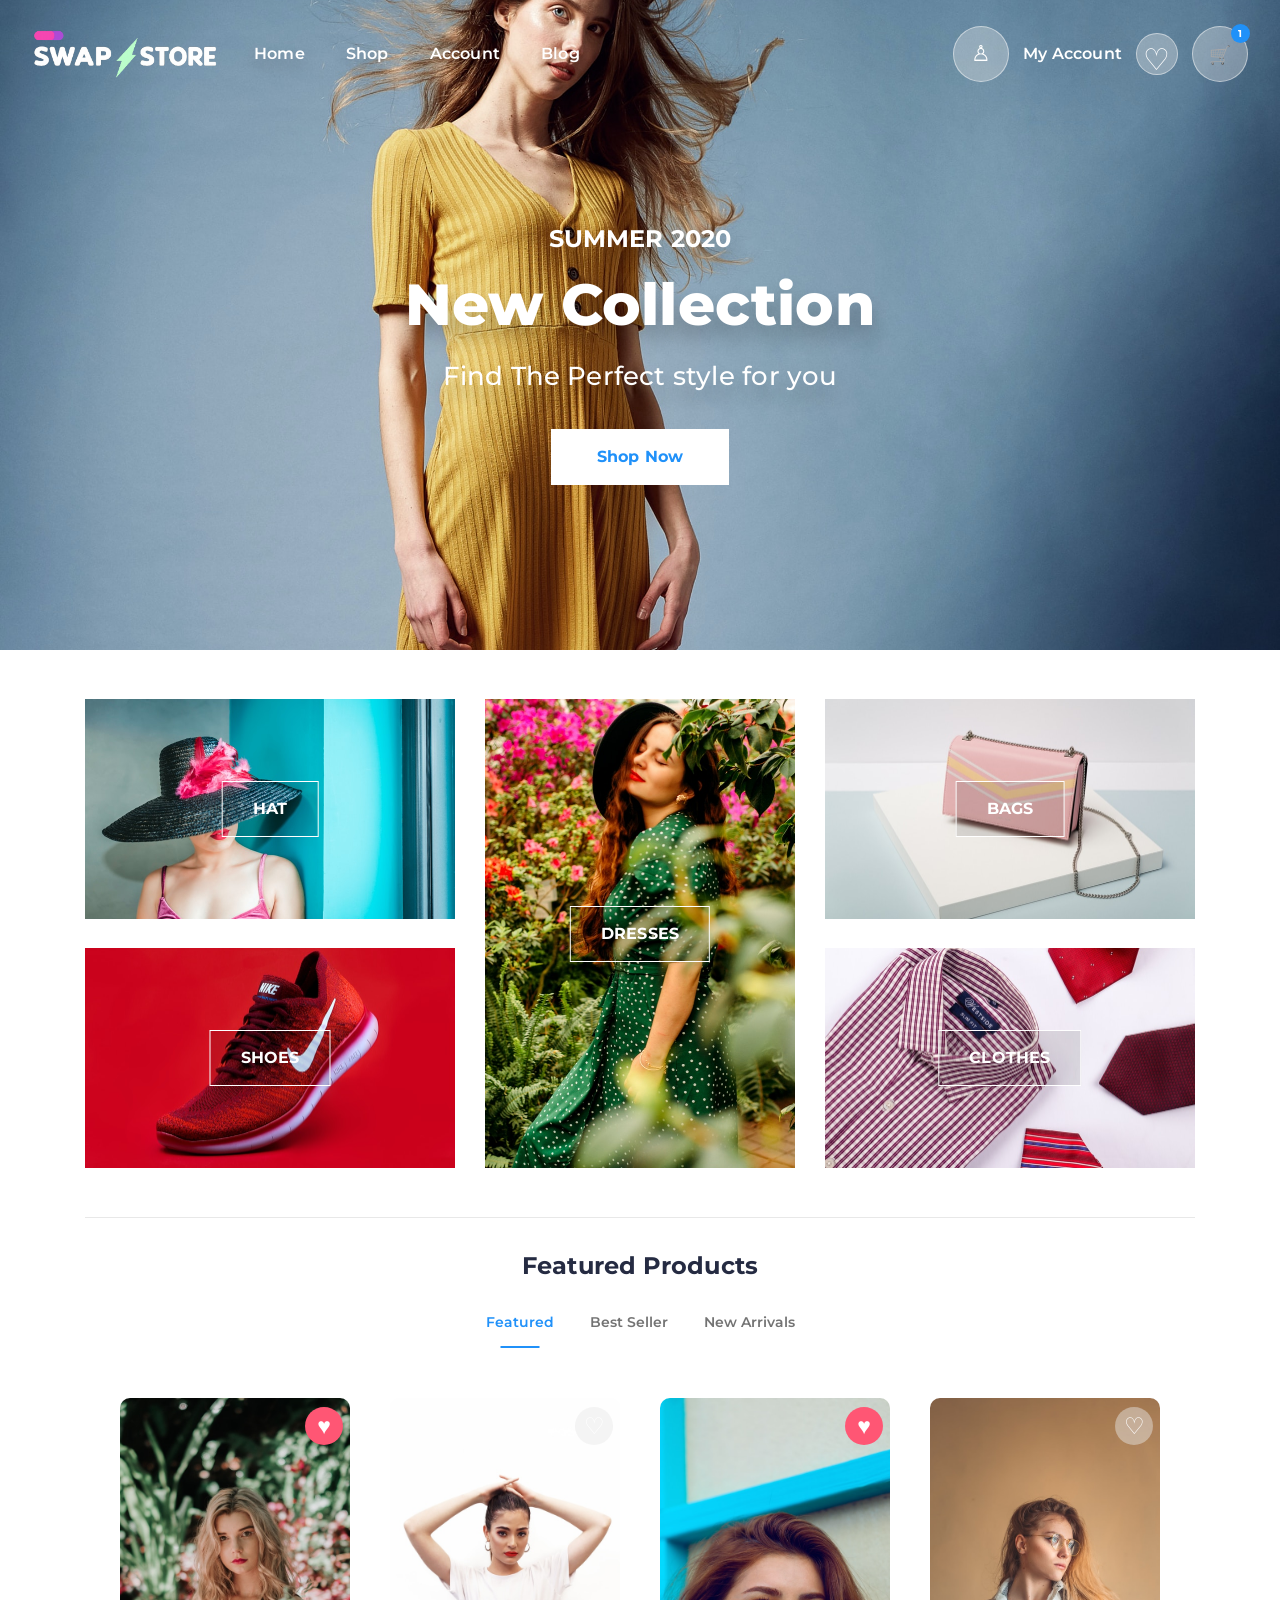
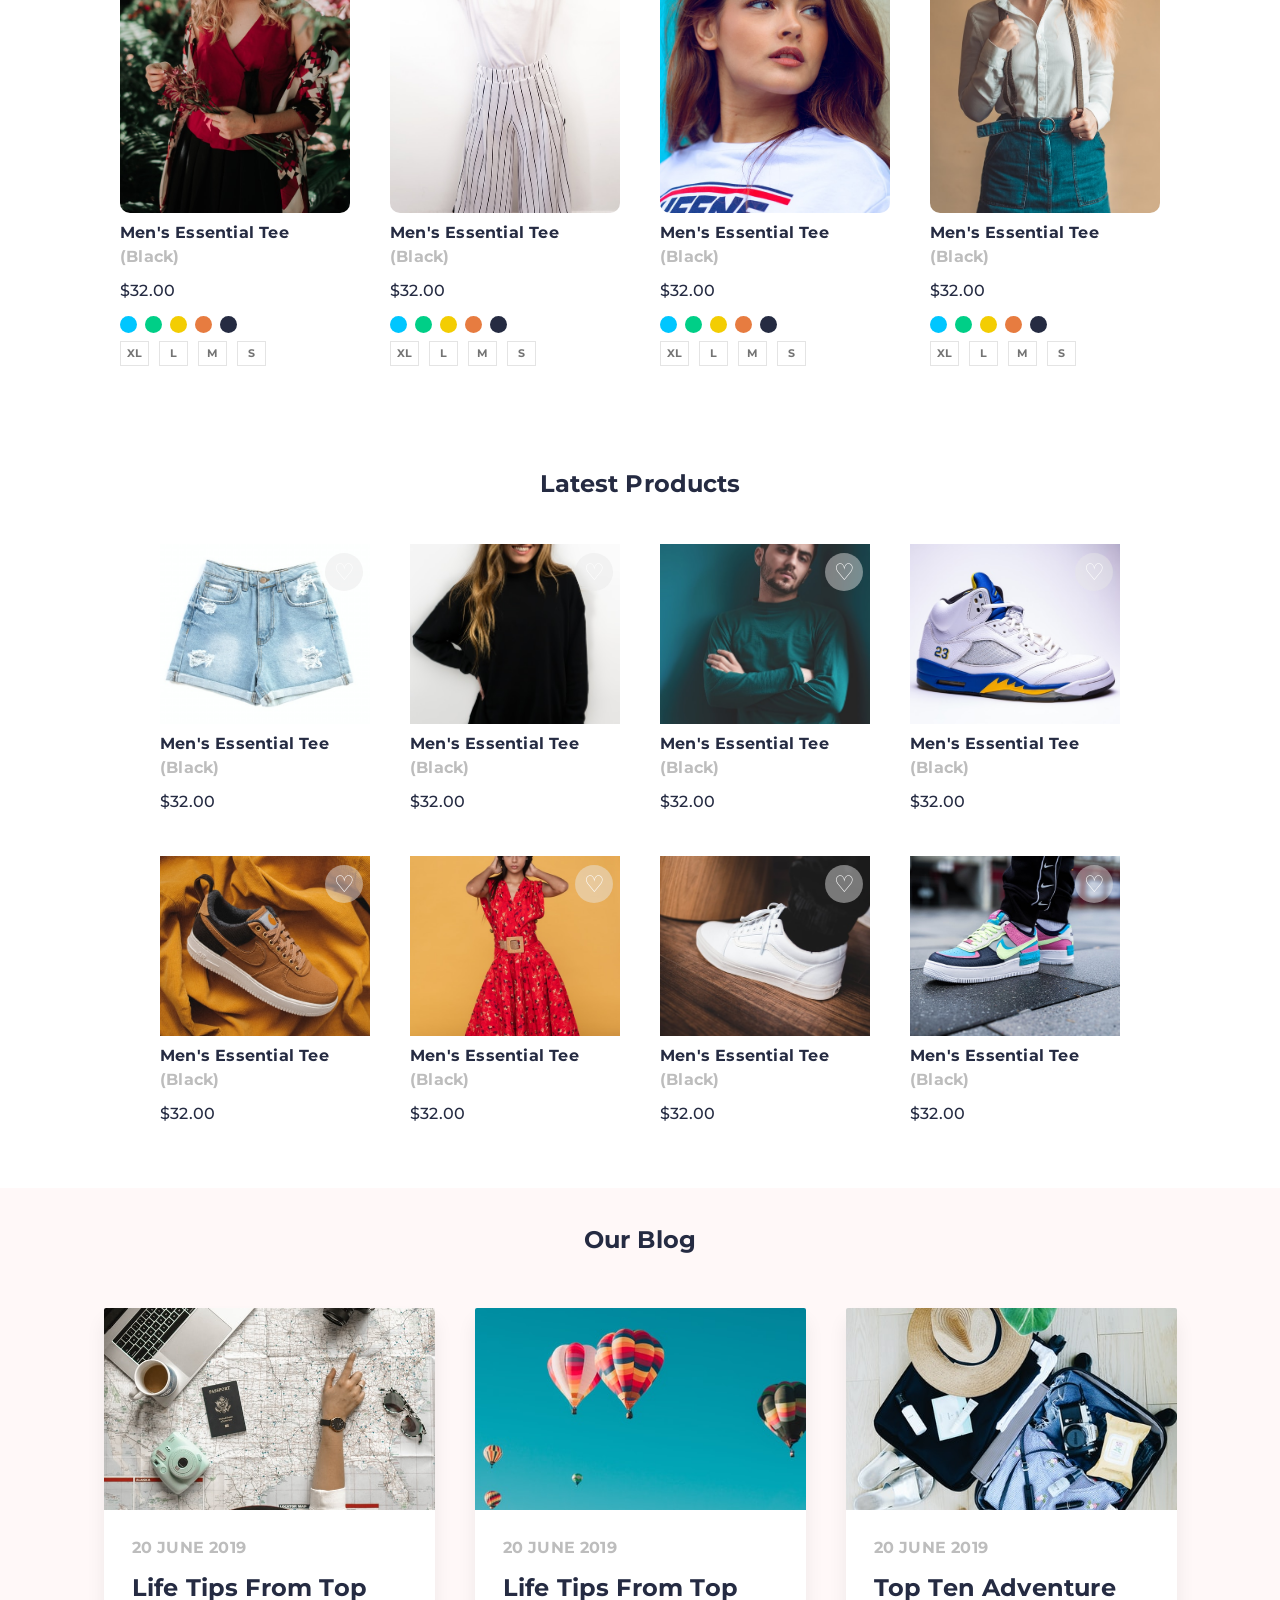
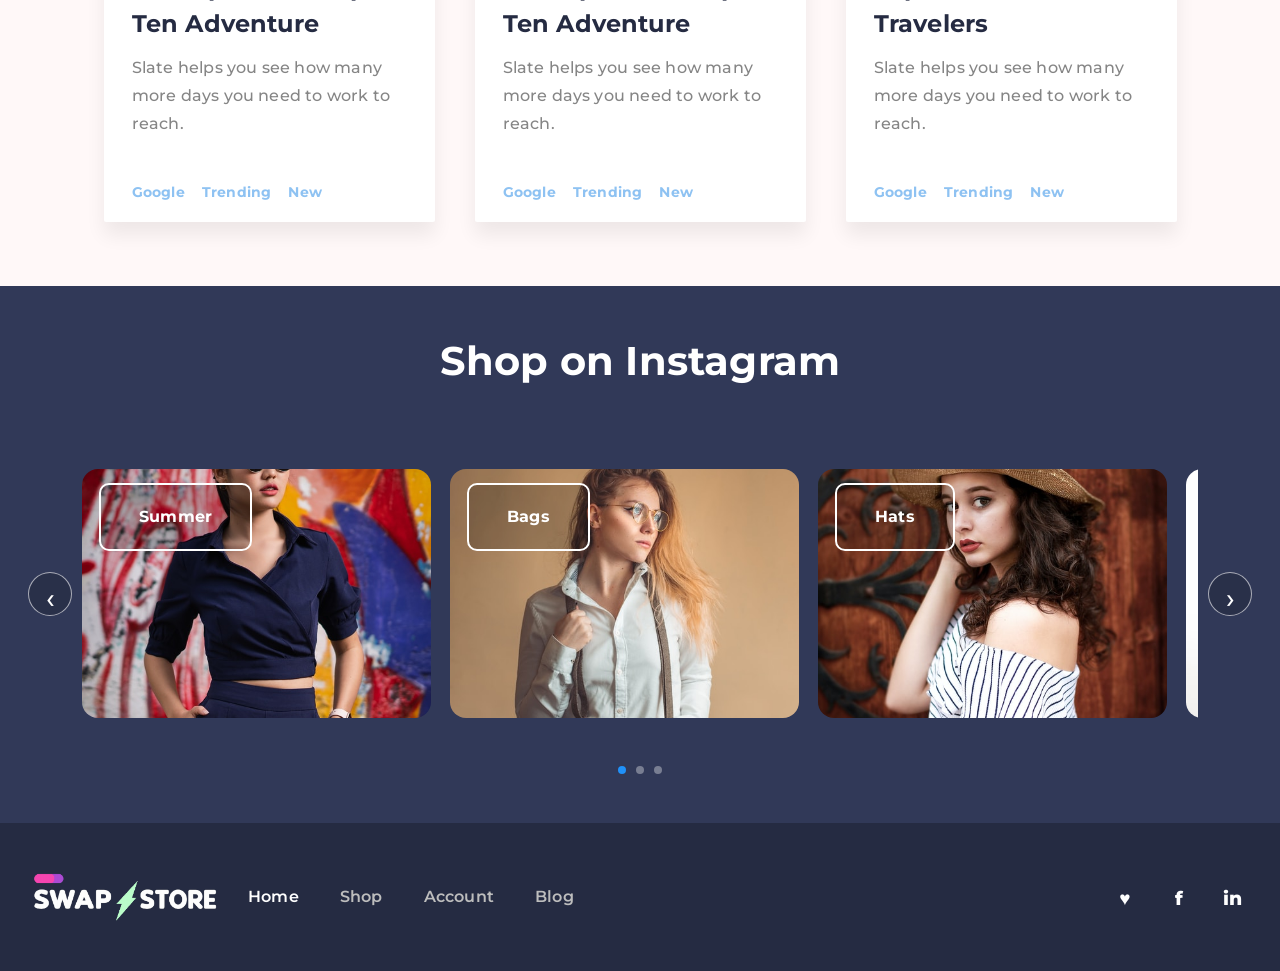
==== commit ec665d68: "Segundo commit" ====
--- a/index.html
+++ b/index.html
@@ -19,17 +19,15 @@
       <div class="desktop-nav">
         <a class="active" href="index.html">Home</a>
         <a href="products.html">Shop</a>
-        <a href="#">Account</a>
-        <a href="#">Pages</a>
-        <a href="#blog">Blog</a>
-        <a href="#">Docs / Components</a>
+        <a href="account.html">Account</a>
+        <a href="blog.html">Blog</a>
       </div>
       <div class="nav-actions">
         <span class="account-circle" aria-hidden="true">♙</span>
-        <a class="account-label" href="#">My Account</a>
-        <button class="icon-button favorite-button" type="button" aria-label="Favorites">♡</button>
-        <a class="cart-button" href="product.html" aria-label="Shopping cart">
-          <span aria-hidden="true">🛒</span><b>1</b>
+        <a class="account-label" href="account.html">My Account</a>
+        <a class="icon-button favorite-button" href="favorites.html" aria-label="Favorites">♡</a>
+        <a class="cart-button" href="cart.html" aria-label="Shopping cart">
+          <span aria-hidden="true">🛒</span><b data-cart-count>1</b>
         </a>
         <button class="menu-toggle" type="button" aria-expanded="false" aria-controls="mobile-menu" aria-label="Open menu">
           <span></span><span></span><span></span>
@@ -38,10 +36,10 @@
       <div class="mobile-menu" id="mobile-menu">
         <a href="index.html">Home</a>
         <a href="products.html">Shop</a>
-        <a href="#">Account</a>
-        <a href="#">Pages</a>
-        <a href="#blog">Blog</a>
-        <a href="#">Docs / Components</a>
+        <a href="account.html">Account</a>
+        
+        <a href="blog.html">Blog</a>
+        
       </div>
     </nav>
 
@@ -139,14 +137,24 @@
 
     <section class="instagram-section" aria-labelledby="instagram-title">
       <h2 id="instagram-title">Shop on Instagram</h2>
-      <div class="instagram-track">
-        <a class="instagram-card" href="#"><img src="assets/instagram-05.jpg" alt="Summer fashion"><span>Summer</span></a>
-        <a class="instagram-card" href="#"><img src="assets/instagram-01.jpg" alt="Bags"><span>Bags</span></a>
-        <a class="instagram-card" href="#"><img src="assets/instagram-02.jpg" alt="Hats"><span>Hats</span></a>
-        <a class="instagram-card" href="#"><img src="assets/instagram-03.jpg" alt="Casual fashion"><span>Casual</span></a>
-        <a class="instagram-card" href="#"><img src="assets/instagram-04.jpg" alt="Artist fashion"><span>Artists</span></a>
+      <div class="instagram-slider" data-instagram-slider>
+        <button class="instagram-arrow instagram-arrow--prev" type="button" aria-label="Previous Instagram post">‹</button>
+        <div class="instagram-viewport">
+          <div class="instagram-track">
+            <a class="instagram-card" href="#"><img src="assets/instagram-05.jpg" alt="Summer fashion"><span>Summer</span></a>
+            <a class="instagram-card" href="#"><img src="assets/instagram-01.jpg" alt="Bags"><span>Bags</span></a>
+            <a class="instagram-card" href="#"><img src="assets/instagram-02.jpg" alt="Hats"><span>Hats</span></a>
+            <a class="instagram-card" href="#"><img src="assets/instagram-03.jpg" alt="Casual fashion"><span>Casual</span></a>
+            <a class="instagram-card" href="#"><img src="assets/instagram-04.jpg" alt="Artist fashion"><span>Artists</span></a>
+          </div>
+        </div>
+        <button class="instagram-arrow instagram-arrow--next" type="button" aria-label="Next Instagram post">›</button>
       </div>
-      <div class="carousel-dots" aria-hidden="true"><i></i><i class="active"></i><i></i></div>
+      <div class="carousel-dots" aria-label="Instagram slides">
+        <button class="active" type="button" aria-label="Slide 1"></button>
+        <button type="button" aria-label="Slide 2"></button>
+        <button type="button" aria-label="Slide 3"></button>
+      </div>
     </section>
   </main>
 
@@ -156,10 +164,10 @@
       <nav class="footer-nav" aria-label="Footer navigation">
         <a class="active" href="index.html">Home</a>
         <a href="products.html">Shop</a>
-        <a href="#">Account</a>
-        <a href="#">Pages</a>
-        <a href="#blog">Blog</a>
-        <a href="#">Docs / Components</a>
+        <a href="account.html">Account</a>
+        
+        <a href="blog.html">Blog</a>
+        
       </nav>
       <div class="social-links" aria-label="Social networks">
         <a href="#" aria-label="Twitter">♥</a>
--- a/styles.css
+++ b/styles.css
@@ -16,6 +16,10 @@
   box-sizing: border-box;
 }
 
+[hidden] {
+  display: none !important;
+}
+
 html {
   scroll-behavior: smooth;
 }
@@ -683,12 +687,22 @@
   text-align: center;
 }
 
+.instagram-slider {
+  position: relative;
+  width: min(1116px, calc(100% - 112px));
+  margin-inline: auto;
+}
+
+.instagram-viewport {
+  overflow: hidden;
+}
+
 .instagram-track {
   display: flex;
   width: max-content;
   gap: 19px;
-  margin-left: 50%;
-  transform: translateX(-50%);
+  transform: translateX(0);
+  transition: transform 420ms cubic-bezier(0.22, 1, 0.36, 1);
 }
 
 .instagram-card {
@@ -724,15 +738,41 @@
   margin-top: 48px;
 }
 
-.carousel-dots i {
+.carousel-dots button {
   width: 8px;
   height: 8px;
+  padding: 0;
+  border: 0;
   border-radius: 50%;
   background: rgba(255, 255, 255, 0.35);
 }
 
-.carousel-dots i.active {
+.carousel-dots button.active {
   background: var(--primary);
+}
+
+.instagram-arrow {
+  position: absolute;
+  z-index: 3;
+  top: 50%;
+  display: grid;
+  width: 44px;
+  height: 44px;
+  place-items: center;
+  border: 1px solid rgba(255, 255, 255, 0.6);
+  border-radius: 50%;
+  color: #fff;
+  background: rgba(37, 43, 66, 0.65);
+  font-size: 28px;
+  transform: translateY(-50%);
+}
+
+.instagram-arrow--prev {
+  left: -54px;
+}
+
+.instagram-arrow--next {
+  right: -54px;
 }
 
 .site-footer {
@@ -2134,6 +2174,1572 @@
   }
 }
 
+/* Extended pages and commerce flows */
+.button--outline {
+  border: 1px solid var(--primary);
+  color: var(--primary);
+  background: #fff;
+}
+
+.button--block {
+  width: 100%;
+}
+
+.text-link {
+  padding: 0;
+  border: 0;
+  color: var(--primary);
+  background: transparent;
+  font-size: 14px;
+  font-weight: 700;
+}
+
+.post-kicker {
+  margin: 0;
+  color: var(--primary);
+  font-size: 12px;
+  font-weight: 800;
+  line-height: 20px;
+  letter-spacing: 1.5px;
+}
+
+.page-intro {
+  padding: 82px 0 74px;
+  text-align: center;
+}
+
+.page-intro .eyebrow,
+.journal-heading .eyebrow,
+.journal-sidebar .eyebrow,
+.author-card .eyebrow,
+.commerce-heading .eyebrow,
+.dashboard-page .eyebrow,
+.auth-page .eyebrow,
+.order-summary .eyebrow {
+  margin-bottom: 9px;
+  color: var(--primary);
+  font-size: 12px;
+  line-height: 20px;
+  letter-spacing: 1.6px;
+}
+
+.page-intro h1,
+.commerce-heading h1,
+.dashboard-header h1 {
+  margin: 0;
+  font-size: 48px;
+  line-height: 1.18;
+}
+
+.page-intro > .container > p:last-child,
+.commerce-heading > p:last-child,
+.dashboard-header > div > p:last-child {
+  max-width: 620px;
+  margin: 17px auto 0;
+  color: var(--muted);
+}
+
+.page-intro--journal {
+  background:
+    linear-gradient(90deg, rgba(255, 248, 248, 0.96), rgba(255, 248, 248, 0.84)),
+    url("assets/blog-03.jpg") center / cover;
+}
+
+.featured-post-section {
+  padding: 52px 0;
+  background: #fff8f8;
+}
+
+.featured-post {
+  display: grid;
+  grid-template-columns: minmax(0, 1.05fr) minmax(0, 1fr);
+  min-height: 420px;
+  overflow: hidden;
+  background: #fff;
+  box-shadow: var(--shadow-card);
+}
+
+.featured-post__image {
+  position: relative;
+  min-height: 420px;
+}
+
+.featured-post__image img {
+  width: 100%;
+  height: 100%;
+  object-fit: cover;
+}
+
+.featured-post__image > span {
+  position: absolute;
+  top: 22px;
+  left: 22px;
+  padding: 7px 13px;
+  border-radius: 4px;
+  color: #fff;
+  background: #ff5674;
+  font-size: 12px;
+  font-weight: 800;
+}
+
+.featured-post__content {
+  display: flex;
+  flex-direction: column;
+  align-items: flex-start;
+  justify-content: center;
+  padding: 52px;
+}
+
+.featured-post__content time {
+  margin-bottom: 9px;
+  color: var(--muted);
+  font-size: 13px;
+}
+
+.featured-post__content h2 {
+  margin: 13px 0 17px;
+  font-size: 32px;
+  line-height: 1.3;
+}
+
+.featured-post__content > p:not(.post-kicker) {
+  margin-bottom: 28px;
+  color: var(--muted);
+}
+
+.featured-post__content .button {
+  gap: 17px;
+  border-radius: 0;
+  font-weight: 700;
+}
+
+.journal-content {
+  display: grid;
+  grid-template-columns: minmax(0, 1fr) 315px;
+  gap: 55px;
+  padding-block: 78px 100px;
+}
+
+.journal-heading {
+  display: flex;
+  align-items: flex-end;
+  justify-content: space-between;
+  margin-bottom: 32px;
+}
+
+.journal-heading h2,
+.journal-sidebar h2 {
+  margin: 0;
+  font-size: 28px;
+  line-height: 36px;
+}
+
+.journal-heading > p {
+  margin: 0;
+  color: var(--muted);
+  font-size: 13px;
+}
+
+.journal-grid {
+  display: grid;
+  grid-template-columns: repeat(2, minmax(0, 1fr));
+  gap: 30px;
+}
+
+.journal-card[hidden],
+.popular-posts li[hidden] {
+  display: none;
+}
+
+.journal-card > img {
+  height: 220px;
+}
+
+.journal-card .blog-card__body {
+  min-height: 330px;
+}
+
+.journal-card__meta {
+  display: flex;
+  align-items: center;
+  justify-content: space-between;
+  color: var(--light-gray);
+  font-size: 12px;
+  font-weight: 700;
+  text-transform: uppercase;
+}
+
+.journal-card__meta span {
+  color: var(--primary);
+}
+
+.journal-card h3 {
+  font-size: 22px;
+  line-height: 31px;
+}
+
+.journal-card .text-link {
+  margin-top: auto;
+}
+
+.journal-sidebar {
+  display: flex;
+  flex-direction: column;
+  gap: 28px;
+}
+
+.sidebar-panel {
+  padding: 30px;
+  border: 1px solid var(--line);
+  border-radius: 5px;
+  background: #fff;
+  box-shadow: var(--shadow);
+}
+
+.tag-cloud {
+  display: flex;
+  flex-wrap: wrap;
+  gap: 9px;
+  margin-top: 22px;
+}
+
+.tag-cloud button,
+.article-tags a {
+  padding: 7px 12px;
+  border: 1px solid var(--line);
+  border-radius: 20px;
+  color: var(--muted);
+  background: #fff;
+  font-size: 12px;
+  font-weight: 700;
+}
+
+.tag-cloud button.active,
+.tag-cloud button:hover {
+  border-color: var(--primary);
+  color: #fff;
+  background: var(--primary);
+}
+
+.popular-posts {
+  margin: 20px 0 0;
+  padding: 0;
+  list-style: none;
+}
+
+.popular-posts li {
+  display: grid;
+  grid-template-columns: 38px 1fr;
+  gap: 10px;
+  align-items: start;
+  padding: 17px 0;
+  border-top: 1px solid var(--line);
+}
+
+.popular-posts li:first-child {
+  border-top: 0;
+}
+
+.popular-posts span {
+  color: var(--light-gray);
+  font-size: 19px;
+  font-weight: 800;
+}
+
+.popular-posts a {
+  font-size: 13px;
+  font-weight: 700;
+  line-height: 21px;
+}
+
+.journal-empty {
+  padding: 60px;
+  border: 1px dashed var(--line);
+  color: var(--muted);
+  text-align: center;
+}
+
+.article-page {
+  padding-top: 70px;
+}
+
+.article-hero {
+  max-width: 900px;
+  text-align: center;
+}
+
+.article-hero h1 {
+  margin: 18px auto;
+  font-size: 54px;
+  line-height: 1.15;
+}
+
+.article-deck {
+  max-width: 740px;
+  margin: 0 auto 28px;
+  color: var(--muted);
+  font-size: 20px;
+  line-height: 32px;
+}
+
+.article-byline {
+  display: flex;
+  align-items: center;
+  justify-content: center;
+  gap: 13px;
+}
+
+.article-byline img {
+  width: 50px;
+  height: 50px;
+  border-radius: 50%;
+  object-fit: cover;
+}
+
+.article-byline div {
+  display: flex;
+  flex-direction: column;
+  align-items: flex-start;
+  line-height: 22px;
+}
+
+.article-byline span {
+  color: var(--muted);
+  font-size: 12px;
+}
+
+.article-cover {
+  margin-top: 58px;
+}
+
+.article-cover img {
+  width: 100%;
+  height: 580px;
+  object-fit: cover;
+}
+
+.article-cover figcaption,
+.article-body figcaption {
+  margin-top: 8px;
+  color: var(--muted);
+  font-size: 12px;
+}
+
+.article-layout {
+  display: grid;
+  grid-template-columns: 245px minmax(0, 720px);
+  gap: 65px;
+  justify-content: center;
+  padding-block: 70px;
+}
+
+.article-toc {
+  align-self: start;
+  position: sticky;
+  top: 30px;
+  padding: 24px;
+  border-left: 3px solid var(--primary);
+  background: var(--soft);
+}
+
+.article-toc .eyebrow {
+  margin-bottom: 16px;
+  color: var(--ink);
+  font-size: 11px;
+  line-height: 18px;
+}
+
+.article-toc ol {
+  margin: 0;
+  padding: 0;
+  list-style: none;
+}
+
+.article-toc li {
+  margin-top: 10px;
+  font-size: 13px;
+  font-weight: 700;
+  line-height: 20px;
+}
+
+.article-toc li.toc-sub {
+  padding-left: 15px;
+  color: var(--muted);
+  font-weight: 600;
+}
+
+.article-body {
+  font-size: 17px;
+  line-height: 31px;
+}
+
+.article-lead {
+  font-size: 21px;
+  line-height: 35px;
+}
+
+.article-body h2 {
+  margin: 58px 0 17px;
+  font-size: 32px;
+  line-height: 42px;
+  scroll-margin-top: 30px;
+}
+
+.article-body h3 {
+  margin: 42px 0 12px;
+  font-size: 23px;
+  line-height: 32px;
+  scroll-margin-top: 30px;
+}
+
+.article-body h2 span,
+.article-body h3 span {
+  margin-right: 8px;
+  color: var(--primary);
+}
+
+.article-body p {
+  margin-bottom: 22px;
+}
+
+.article-body blockquote {
+  margin: 38px 0;
+  padding: 28px 32px;
+  border-left: 4px solid #ff5674;
+  color: var(--ink);
+  background: #fff8f8;
+  font-size: 22px;
+  font-weight: 700;
+  line-height: 34px;
+}
+
+.article-body figure {
+  margin: 45px 0;
+}
+
+.article-body figure img {
+  width: 100%;
+  max-height: 630px;
+  object-fit: cover;
+}
+
+.article-body li {
+  margin-bottom: 8px;
+}
+
+.article-tags {
+  display: flex;
+  gap: 9px;
+  margin-top: 55px;
+}
+
+.author-card {
+  display: grid;
+  grid-template-columns: 110px minmax(0, 1fr) auto;
+  gap: 28px;
+  align-items: center;
+  margin-bottom: 50px;
+  padding: 35px;
+  background: #fff8f8;
+}
+
+.author-card > img {
+  width: 110px;
+  height: 110px;
+  border-radius: 50%;
+  object-fit: cover;
+}
+
+.author-card h2 {
+  margin: 0;
+  font-size: 24px;
+}
+
+.author-card p:last-child {
+  max-width: 650px;
+  margin: 7px 0 0;
+  color: var(--muted);
+}
+
+.author-card > a {
+  color: var(--primary);
+  font-size: 13px;
+  font-weight: 700;
+}
+
+.post-navigation {
+  display: grid;
+  grid-template-columns: 1fr 1fr;
+  margin-bottom: 90px;
+  border-block: 1px solid var(--line);
+}
+
+.post-navigation a {
+  display: flex;
+  min-height: 150px;
+  flex-direction: column;
+  justify-content: center;
+  padding: 28px;
+}
+
+.post-navigation a + a {
+  border-left: 1px solid var(--line);
+  text-align: right;
+}
+
+.post-navigation span {
+  margin-bottom: 6px;
+  color: var(--primary);
+  font-size: 12px;
+  font-weight: 700;
+}
+
+.post-navigation b {
+  font-size: 18px;
+  line-height: 28px;
+}
+
+.auth-page {
+  min-height: 100vh;
+  background: #fff;
+}
+
+.auth-header {
+  display: flex;
+  position: absolute;
+  z-index: 3;
+  top: 0;
+  right: 0;
+  left: 0;
+  height: 92px;
+  align-items: center;
+  justify-content: space-between;
+  padding: 0 42px;
+}
+
+.auth-header > a:last-child {
+  color: var(--muted);
+  font-size: 13px;
+  font-weight: 700;
+}
+
+.auth-shell {
+  display: grid;
+  min-height: 100vh;
+  grid-template-columns: minmax(420px, 0.95fr) minmax(520px, 1.05fr);
+}
+
+.auth-visual {
+  position: relative;
+  min-height: 760px;
+  overflow: hidden;
+  color: #fff;
+  background: var(--dark);
+}
+
+.auth-visual::after {
+  position: absolute;
+  inset: 0;
+  background: linear-gradient(180deg, rgba(37, 43, 66, 0.12), rgba(37, 43, 66, 0.82));
+  content: "";
+}
+
+.auth-visual img {
+  width: 100%;
+  height: 100%;
+  object-fit: cover;
+  object-position: center top;
+}
+
+.auth-visual > div {
+  position: absolute;
+  z-index: 1;
+  right: 55px;
+  bottom: 65px;
+  left: 55px;
+}
+
+.auth-visual .eyebrow {
+  color: #fff;
+}
+
+.auth-visual h1 {
+  max-width: 540px;
+  margin: 0 0 16px;
+  font-size: 45px;
+  line-height: 1.18;
+}
+
+.auth-visual p:last-child {
+  max-width: 530px;
+  margin: 0;
+  color: rgba(255, 255, 255, 0.8);
+}
+
+.auth-panel {
+  display: grid;
+  place-items: center;
+  padding: 120px 45px 60px;
+}
+
+.auth-panel__inner {
+  width: min(430px, 100%);
+}
+
+.auth-panel h1 {
+  margin: 0;
+  font-size: 36px;
+  line-height: 46px;
+}
+
+.auth-tabs {
+  display: grid;
+  grid-template-columns: 1fr 1fr;
+  margin: 32px 0 27px;
+  border-bottom: 2px solid var(--line);
+}
+
+.auth-tabs button {
+  position: relative;
+  padding: 14px;
+  border: 0;
+  color: var(--muted);
+  background: transparent;
+  font-weight: 700;
+}
+
+.auth-tabs button.active {
+  color: var(--primary);
+}
+
+.auth-tabs button.active::after {
+  position: absolute;
+  right: 0;
+  bottom: -2px;
+  left: 0;
+  height: 2px;
+  background: var(--primary);
+  content: "";
+}
+
+.auth-form {
+  display: none;
+  flex-direction: column;
+  gap: 17px;
+}
+
+.auth-form.active {
+  display: flex;
+}
+
+.auth-form > label,
+.profile-form > label {
+  display: flex;
+  flex-direction: column;
+  gap: 7px;
+  color: var(--ink);
+  font-size: 13px;
+  font-weight: 700;
+}
+
+.auth-form input,
+.profile-form input {
+  width: 100%;
+  height: 52px;
+  padding: 0 15px;
+  border: 1px solid #dcdcdc;
+  border-radius: 5px;
+  outline: 0;
+  background: #fcfcfc;
+  font-weight: 500;
+}
+
+.auth-form input:focus,
+.profile-form input:focus {
+  border-color: var(--primary);
+  box-shadow: 0 0 0 3px rgba(32, 145, 249, 0.12);
+}
+
+.form-row {
+  display: flex;
+  align-items: center;
+  justify-content: space-between;
+  color: var(--muted);
+  font-size: 12px;
+}
+
+.check-label {
+  display: flex !important;
+  flex-direction: row !important;
+  align-items: center;
+  gap: 8px !important;
+  color: var(--muted) !important;
+  font-size: 12px !important;
+  font-weight: 600 !important;
+}
+
+.check-label input {
+  width: 16px;
+  height: 16px;
+  accent-color: var(--primary);
+}
+
+.demo-credentials {
+  display: flex;
+  align-items: center;
+  justify-content: space-between;
+  padding: 13px 15px;
+  border-radius: 5px;
+  background: #eef7ff;
+  color: var(--muted);
+  font-size: 12px;
+}
+
+.demo-credentials button {
+  padding: 0;
+  border: 0;
+  color: var(--primary);
+  background: transparent;
+}
+
+.form-feedback {
+  min-height: 25px;
+  margin: 18px 0 0;
+  color: #1c8c68;
+  font-size: 13px;
+  text-align: center;
+}
+
+.form-feedback.error {
+  color: #d8203a;
+}
+
+.dashboard-page {
+  min-height: 700px;
+  padding: 70px 0 90px;
+  background: var(--soft);
+}
+
+.account-guest {
+  display: grid;
+  min-height: 520px;
+  place-items: center;
+}
+
+.empty-state {
+  display: flex;
+  max-width: 520px;
+  flex-direction: column;
+  align-items: center;
+  margin: 0 auto;
+  padding: 70px 30px;
+  text-align: center;
+}
+
+.empty-state > span {
+  display: grid;
+  width: 72px;
+  height: 72px;
+  place-items: center;
+  margin-bottom: 18px;
+  border-radius: 50%;
+  color: var(--primary);
+  background: #eef7ff;
+  font-size: 31px;
+}
+
+.empty-state h1,
+.empty-state h2 {
+  margin: 0 0 10px;
+  font-size: 32px;
+  line-height: 42px;
+}
+
+.empty-state p {
+  margin-bottom: 25px;
+  color: var(--muted);
+}
+
+.empty-state--compact {
+  padding-block: 45px;
+}
+
+.dashboard-header {
+  display: flex;
+  align-items: flex-end;
+  justify-content: space-between;
+  margin-bottom: 42px;
+}
+
+.dashboard-header > div > p:last-child {
+  margin-left: 0;
+}
+
+.account-stats {
+  display: grid;
+  grid-template-columns: repeat(3, 1fr);
+  gap: 20px;
+  margin-bottom: 28px;
+}
+
+.account-stats a {
+  display: grid;
+  grid-template-columns: 58px 1fr;
+  padding: 24px;
+  border: 1px solid var(--line);
+  border-radius: 8px;
+  background: #fff;
+  box-shadow: var(--shadow);
+}
+
+.account-stats span {
+  grid-row: 1 / span 2;
+  color: var(--primary);
+  font-size: 32px;
+  font-weight: 800;
+}
+
+.account-stats b {
+  line-height: 24px;
+}
+
+.account-stats small {
+  color: var(--muted);
+}
+
+.dashboard-grid {
+  display: grid;
+  grid-template-columns: repeat(2, minmax(0, 1fr));
+  gap: 28px;
+}
+
+.dashboard-card {
+  padding: 32px;
+  border: 1px solid var(--line);
+  border-radius: 8px;
+  background: #fff;
+  box-shadow: var(--shadow);
+}
+
+.dashboard-card h2 {
+  margin: 0 0 22px;
+  font-size: 24px;
+  line-height: 34px;
+}
+
+.dashboard-card__heading {
+  display: flex;
+  align-items: flex-start;
+  justify-content: space-between;
+}
+
+.status-pill {
+  padding: 6px 11px;
+  border-radius: 20px;
+  color: #127454;
+  background: #e5f8f1;
+  font-size: 11px;
+  font-weight: 800;
+}
+
+.order-product {
+  display: flex;
+  gap: 17px;
+  padding-block: 18px;
+  border-block: 1px solid var(--line);
+}
+
+.order-product img {
+  width: 90px;
+  height: 90px;
+  object-fit: cover;
+}
+
+.order-product div {
+  display: flex;
+  flex-direction: column;
+}
+
+.order-product span {
+  color: var(--muted);
+  font-size: 12px;
+}
+
+.order-product strong {
+  margin-top: auto;
+}
+
+.order-progress {
+  margin: 27px 0;
+}
+
+.order-progress > i {
+  display: block;
+  position: relative;
+  height: 4px;
+  margin-inline: 8px;
+  border-radius: 4px;
+  background: linear-gradient(90deg, var(--primary) 0 50%, #e4e4e4 50%);
+}
+
+.order-progress > i::before,
+.order-progress > i::after {
+  position: absolute;
+  top: 50%;
+  width: 12px;
+  height: 12px;
+  border: 3px solid var(--primary);
+  border-radius: 50%;
+  background: #fff;
+  content: "";
+  transform: translateY(-50%);
+}
+
+.order-progress > i::before {
+  left: 0;
+}
+
+.order-progress > i::after {
+  left: 50%;
+}
+
+.order-progress div {
+  display: flex;
+  justify-content: space-between;
+  margin-top: 9px;
+  color: var(--muted);
+  font-size: 10px;
+}
+
+.profile-form {
+  display: grid;
+  grid-template-columns: 1fr 1fr;
+  gap: 15px;
+}
+
+.profile-form label:first-child {
+  grid-column: 1 / -1;
+}
+
+.profile-form .button {
+  justify-self: start;
+}
+
+.profile-form > span {
+  align-self: center;
+  color: #1c8c68;
+  font-size: 12px;
+}
+
+.dashboard-card address {
+  display: flex;
+  flex-direction: column;
+  margin-bottom: 24px;
+  color: var(--muted);
+  font-style: normal;
+}
+
+.dashboard-card address b {
+  margin-bottom: 5px;
+  color: var(--ink);
+}
+
+.dashboard-links > a {
+  display: grid;
+  grid-template-columns: 40px 1fr auto;
+  gap: 12px;
+  align-items: center;
+  padding: 15px 0;
+  border-top: 1px solid var(--line);
+}
+
+.dashboard-links > a > span {
+  display: grid;
+  width: 36px;
+  height: 36px;
+  place-items: center;
+  border-radius: 50%;
+  color: var(--primary);
+  background: #eef7ff;
+}
+
+.dashboard-links > a div {
+  display: flex;
+  flex-direction: column;
+}
+
+.dashboard-links small {
+  color: var(--muted);
+}
+
+.dashboard-links i {
+  color: var(--primary);
+  font-style: normal;
+}
+
+.commerce-page {
+  min-height: 700px;
+  padding-bottom: 95px;
+  background: var(--soft);
+}
+
+.commerce-heading {
+  padding-block: 70px 45px;
+  text-align: center;
+}
+
+.cart-layout {
+  display: grid;
+  grid-template-columns: minmax(0, 1fr) 350px;
+  gap: 30px;
+  align-items: start;
+}
+
+.cart-panel,
+.order-summary {
+  border: 1px solid var(--line);
+  border-radius: 8px;
+  background: #fff;
+  box-shadow: var(--shadow);
+}
+
+.cart-table-heading {
+  display: grid;
+  grid-template-columns: minmax(0, 1fr) 125px 100px;
+  gap: 20px;
+  padding: 17px 24px;
+  border-bottom: 1px solid var(--line);
+  color: var(--muted);
+  font-size: 11px;
+  font-weight: 800;
+  text-transform: uppercase;
+}
+
+.cart-item {
+  display: grid;
+  grid-template-columns: minmax(0, 1fr) 125px 100px;
+  gap: 20px;
+  align-items: center;
+  padding: 24px;
+  border-bottom: 1px solid var(--line);
+}
+
+.cart-item__product {
+  display: flex;
+  min-width: 0;
+  gap: 18px;
+}
+
+.cart-item__product img {
+  width: 125px;
+  height: 145px;
+  object-fit: cover;
+}
+
+.cart-item__product > div {
+  display: flex;
+  flex-direction: column;
+  align-items: flex-start;
+}
+
+.cart-item h2 {
+  margin: 4px 0;
+  font-size: 18px;
+  line-height: 26px;
+}
+
+.cart-item__product span {
+  color: var(--muted);
+  font-size: 12px;
+}
+
+.cart-item__product button {
+  margin-top: auto;
+  padding: 0;
+  border: 0;
+  color: #d8203a;
+  background: transparent;
+  font-size: 11px;
+  font-weight: 700;
+}
+
+.quantity-control {
+  display: grid;
+  grid-template-columns: 32px 38px 32px;
+  align-items: center;
+  justify-content: start;
+  border: 1px solid var(--line);
+  border-radius: 5px;
+}
+
+.quantity-control button {
+  height: 36px;
+  border: 0;
+  background: transparent;
+}
+
+.quantity-control span {
+  text-align: center;
+}
+
+.cart-actions {
+  display: flex;
+  align-items: center;
+  justify-content: space-between;
+  padding: 18px 24px;
+}
+
+.order-summary {
+  position: sticky;
+  top: 20px;
+  padding: 28px;
+}
+
+.order-summary h2 {
+  margin: 0 0 20px;
+  font-size: 26px;
+}
+
+.order-summary dl {
+  margin: 0;
+}
+
+.order-summary dl > div {
+  display: flex;
+  justify-content: space-between;
+  padding: 11px 0;
+  color: var(--muted);
+}
+
+.order-summary dd {
+  margin: 0;
+  color: var(--ink);
+  font-weight: 700;
+}
+
+.order-summary .summary-total {
+  margin-top: 9px;
+  padding-top: 18px;
+  border-top: 1px solid var(--line);
+  color: var(--ink);
+  font-size: 19px;
+  font-weight: 800;
+}
+
+.promo-field {
+  display: flex;
+  flex-direction: column;
+  gap: 8px;
+  margin: 24px 0;
+  font-size: 12px;
+  font-weight: 700;
+}
+
+.promo-field > span {
+  display: flex;
+}
+
+.promo-field input {
+  min-width: 0;
+  height: 44px;
+  flex: 1;
+  padding: 0 12px;
+  border: 1px solid var(--line);
+  border-radius: 5px 0 0 5px;
+}
+
+.promo-field button {
+  padding: 0 15px;
+  border: 0;
+  border-radius: 0 5px 5px 0;
+  color: #fff;
+  background: var(--ink);
+  font-size: 12px;
+  font-weight: 700;
+}
+
+.secure-note {
+  margin: 16px 0 0;
+  color: var(--muted);
+  font-size: 10px;
+  line-height: 18px;
+  text-align: center;
+}
+
+.favorites-toolbar {
+  display: flex;
+  align-items: center;
+  justify-content: space-between;
+  margin-bottom: 24px;
+}
+
+.favorites-toolbar p {
+  margin: 0;
+}
+
+.favorites-toolbar select {
+  padding: 12px 16px;
+  border: 1px solid var(--line);
+  border-radius: 5px;
+  background: #fff;
+}
+
+.favorites-grid {
+  display: grid;
+  grid-template-columns: repeat(3, minmax(0, 1fr));
+  gap: 28px;
+}
+
+.favorite-card {
+  overflow: hidden;
+  border: 1px solid var(--line);
+  border-radius: 8px;
+  background: #fff;
+  box-shadow: var(--shadow);
+}
+
+.favorite-card__image {
+  display: block;
+  position: relative;
+  height: 360px;
+}
+
+.favorite-card__image img {
+  width: 100%;
+  height: 100%;
+  object-fit: cover;
+}
+
+.favorite-card__image button {
+  position: absolute;
+  top: 14px;
+  right: 14px;
+  display: grid;
+  width: 42px;
+  height: 42px;
+  place-items: center;
+  border: 0;
+  border-radius: 50%;
+  color: #fff;
+  background: #ff5674;
+  font-size: 20px;
+}
+
+.favorite-card__body {
+  padding: 22px;
+}
+
+.favorite-card h2 {
+  margin: 0;
+  font-size: 18px;
+  line-height: 27px;
+}
+
+.favorite-card__body > p {
+  margin: 2px 0 18px;
+  color: var(--muted);
+  font-size: 13px;
+}
+
+.favorite-card__body > div {
+  display: flex;
+  align-items: center;
+  justify-content: space-between;
+}
+
+.favorite-card .button {
+  padding-inline: 17px;
+}
+
+@media (max-width: 980px) {
+  .journal-content {
+    grid-template-columns: 1fr;
+  }
+
+  .journal-sidebar {
+    display: grid;
+    grid-template-columns: 1fr 1fr;
+  }
+
+  .article-layout {
+    grid-template-columns: 210px minmax(0, 1fr);
+    gap: 35px;
+  }
+
+  .auth-shell {
+    grid-template-columns: 0.8fr 1fr;
+  }
+
+  .dashboard-grid {
+    grid-template-columns: 1fr;
+  }
+
+  .cart-layout {
+    grid-template-columns: 1fr;
+  }
+
+  .order-summary {
+    position: static;
+  }
+}
+
+@media (max-width: 767px) {
+  .instagram-slider {
+    width: calc(100% - 24px);
+  }
+
+  .instagram-track {
+    width: max-content;
+    gap: 12px;
+    margin: 0;
+  }
+
+  .instagram-card,
+  .instagram-card:first-child {
+    display: block;
+    flex: 0 0 calc(100vw - 48px);
+    height: 292px;
+  }
+
+  .instagram-arrow {
+    width: 40px;
+    height: 40px;
+    background: rgba(37, 43, 66, 0.8);
+  }
+
+  .instagram-arrow--prev {
+    left: -8px;
+  }
+
+  .instagram-arrow--next {
+    right: -8px;
+  }
+
+  .page-intro,
+  .commerce-heading {
+    padding-block: 55px 38px;
+  }
+
+  .page-intro h1,
+  .commerce-heading h1,
+  .dashboard-header h1 {
+    font-size: 35px;
+  }
+
+  .featured-post-section {
+    padding: 30px 20px;
+  }
+
+  .featured-post {
+    width: 100%;
+    grid-template-columns: 1fr;
+  }
+
+  .featured-post__image {
+    min-height: 280px;
+  }
+
+  .featured-post__content {
+    padding: 30px;
+  }
+
+  .featured-post__content h2 {
+    font-size: 26px;
+  }
+
+  .journal-content {
+    padding-block: 50px 70px;
+  }
+
+  .journal-heading {
+    align-items: flex-start;
+    flex-direction: column;
+    gap: 9px;
+  }
+
+  .journal-grid,
+  .journal-sidebar {
+    grid-template-columns: 1fr;
+  }
+
+  .journal-card > img {
+    height: 220px;
+  }
+
+  .article-page {
+    padding-top: 48px;
+  }
+
+  .article-hero h1 {
+    font-size: 38px;
+  }
+
+  .article-deck {
+    font-size: 17px;
+    line-height: 29px;
+  }
+
+  .article-cover {
+    width: 100%;
+    margin-top: 40px;
+  }
+
+  .article-cover img {
+    height: 330px;
+  }
+
+  .article-cover figcaption {
+    padding-inline: 20px;
+  }
+
+  .article-layout {
+    display: flex;
+    flex-direction: column;
+    padding-block: 40px;
+  }
+
+  .article-toc {
+    position: static;
+  }
+
+  .article-body h2 {
+    margin-top: 45px;
+    font-size: 28px;
+    line-height: 38px;
+  }
+
+  .article-body h3 {
+    font-size: 22px;
+  }
+
+  .article-body blockquote {
+    margin-inline: 0;
+    padding: 22px;
+    font-size: 19px;
+    line-height: 31px;
+  }
+
+  .author-card {
+    grid-template-columns: 80px 1fr;
+    padding: 25px;
+  }
+
+  .author-card > img {
+    width: 80px;
+    height: 80px;
+  }
+
+  .author-card > a {
+    grid-column: 2;
+  }
+
+  .post-navigation {
+    grid-template-columns: 1fr;
+  }
+
+  .post-navigation a + a {
+    border-top: 1px solid var(--line);
+    border-left: 0;
+  }
+
+  .auth-header {
+    height: 82px;
+    padding-inline: 20px;
+  }
+
+  .auth-header .brand img {
+    width: 150px;
+  }
+
+  .auth-shell {
+    display: block;
+  }
+
+  .auth-visual {
+    min-height: 410px;
+  }
+
+  .auth-visual > div {
+    right: 25px;
+    bottom: 35px;
+    left: 25px;
+  }
+
+  .auth-visual h1 {
+    font-size: 34px;
+  }
+
+  .auth-panel {
+    padding: 55px 25px 70px;
+  }
+
+  .dashboard-page {
+    padding-block: 50px 70px;
+  }
+
+  .dashboard-header {
+    align-items: flex-start;
+    flex-direction: column;
+    gap: 23px;
+  }
+
+  .account-stats {
+    grid-template-columns: 1fr;
+  }
+
+  .dashboard-card {
+    padding: 24px;
+  }
+
+  .profile-form {
+    grid-template-columns: 1fr;
+  }
+
+  .profile-form label:first-child {
+    grid-column: auto;
+  }
+
+  .commerce-page {
+    padding-bottom: 70px;
+  }
+
+  .cart-table-heading {
+    display: none;
+  }
+
+  .cart-item {
+    grid-template-columns: 1fr auto;
+    gap: 15px;
+  }
+
+  .cart-item__product {
+    grid-column: 1 / -1;
+  }
+
+  .cart-item__product img {
+    width: 105px;
+    height: 125px;
+  }
+
+  .cart-actions {
+    gap: 18px;
+  }
+
+  .favorites-toolbar {
+    align-items: flex-start;
+    flex-direction: column;
+    gap: 14px;
+  }
+
+  .favorites-grid {
+    grid-template-columns: 1fr;
+  }
+
+  .favorite-card__image {
+    height: 440px;
+  }
+}
+
 @media (prefers-reduced-motion: reduce) {
   *,
   *::before,
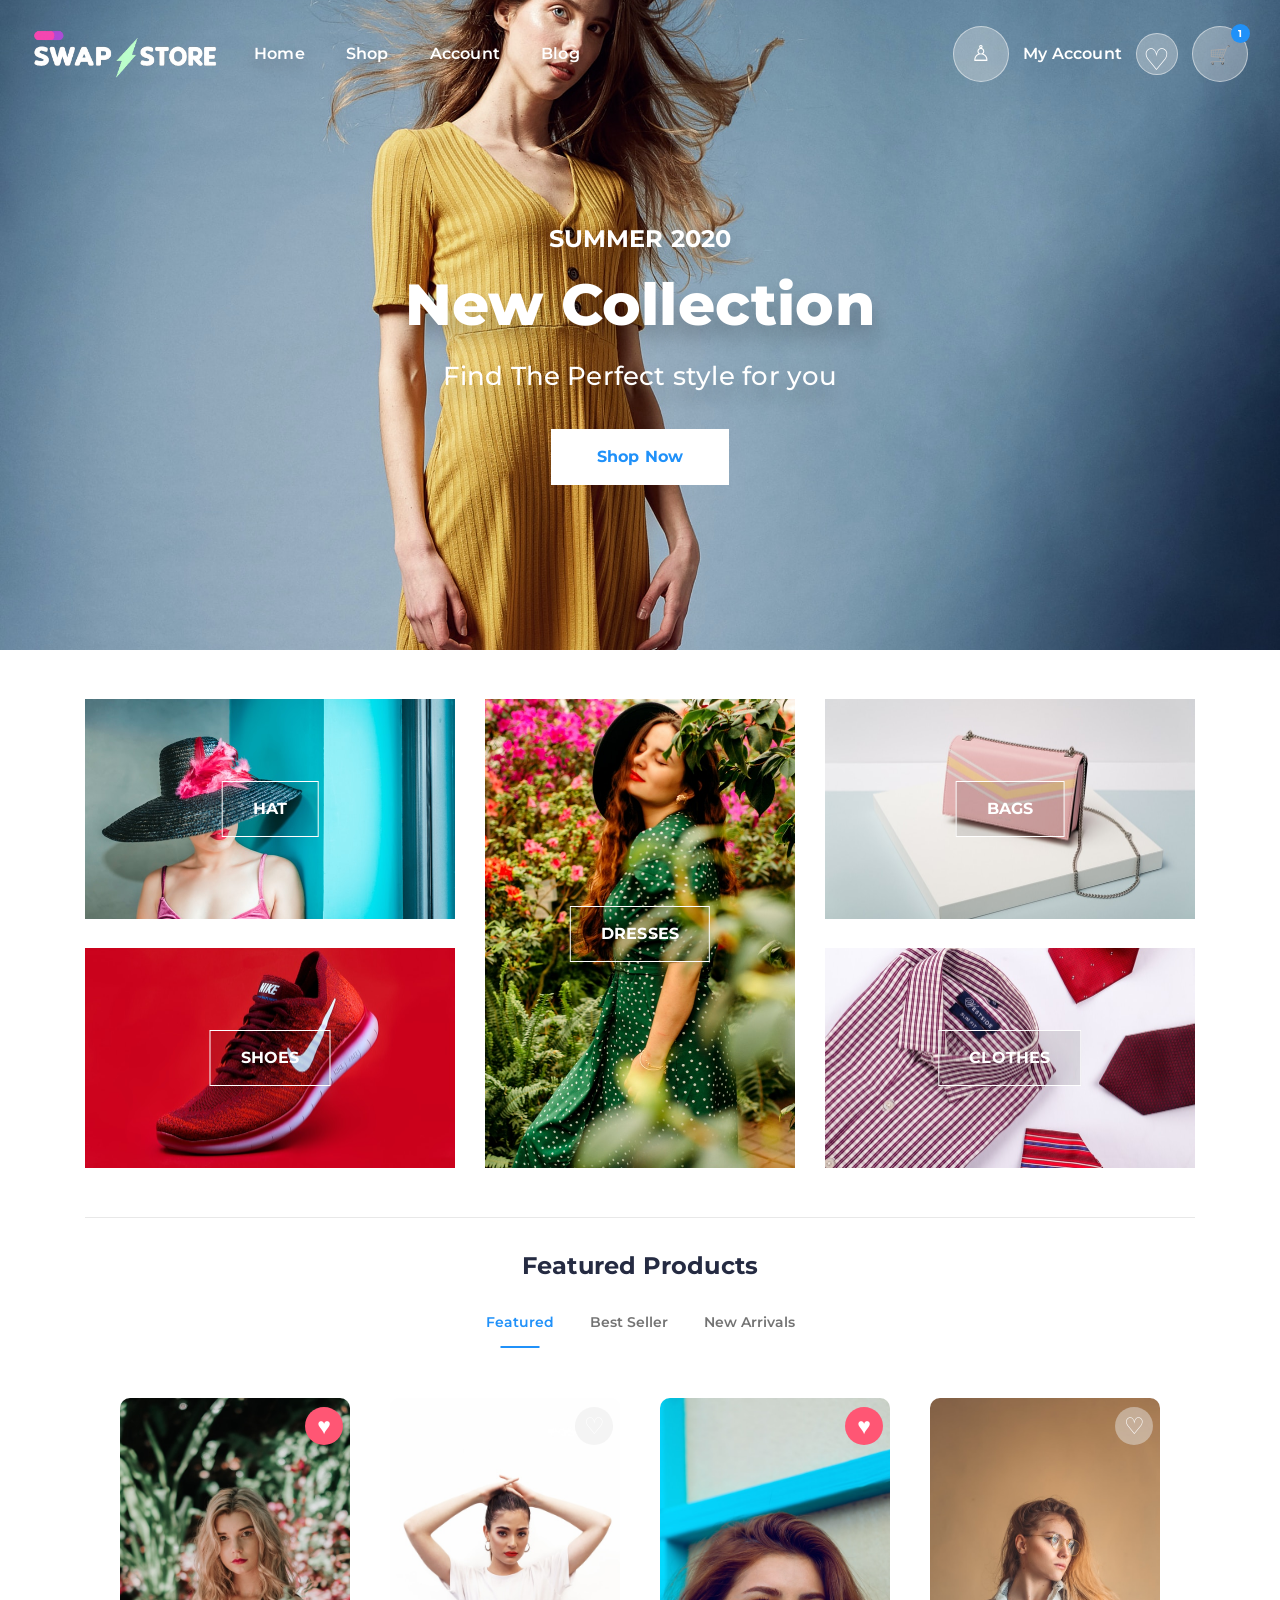
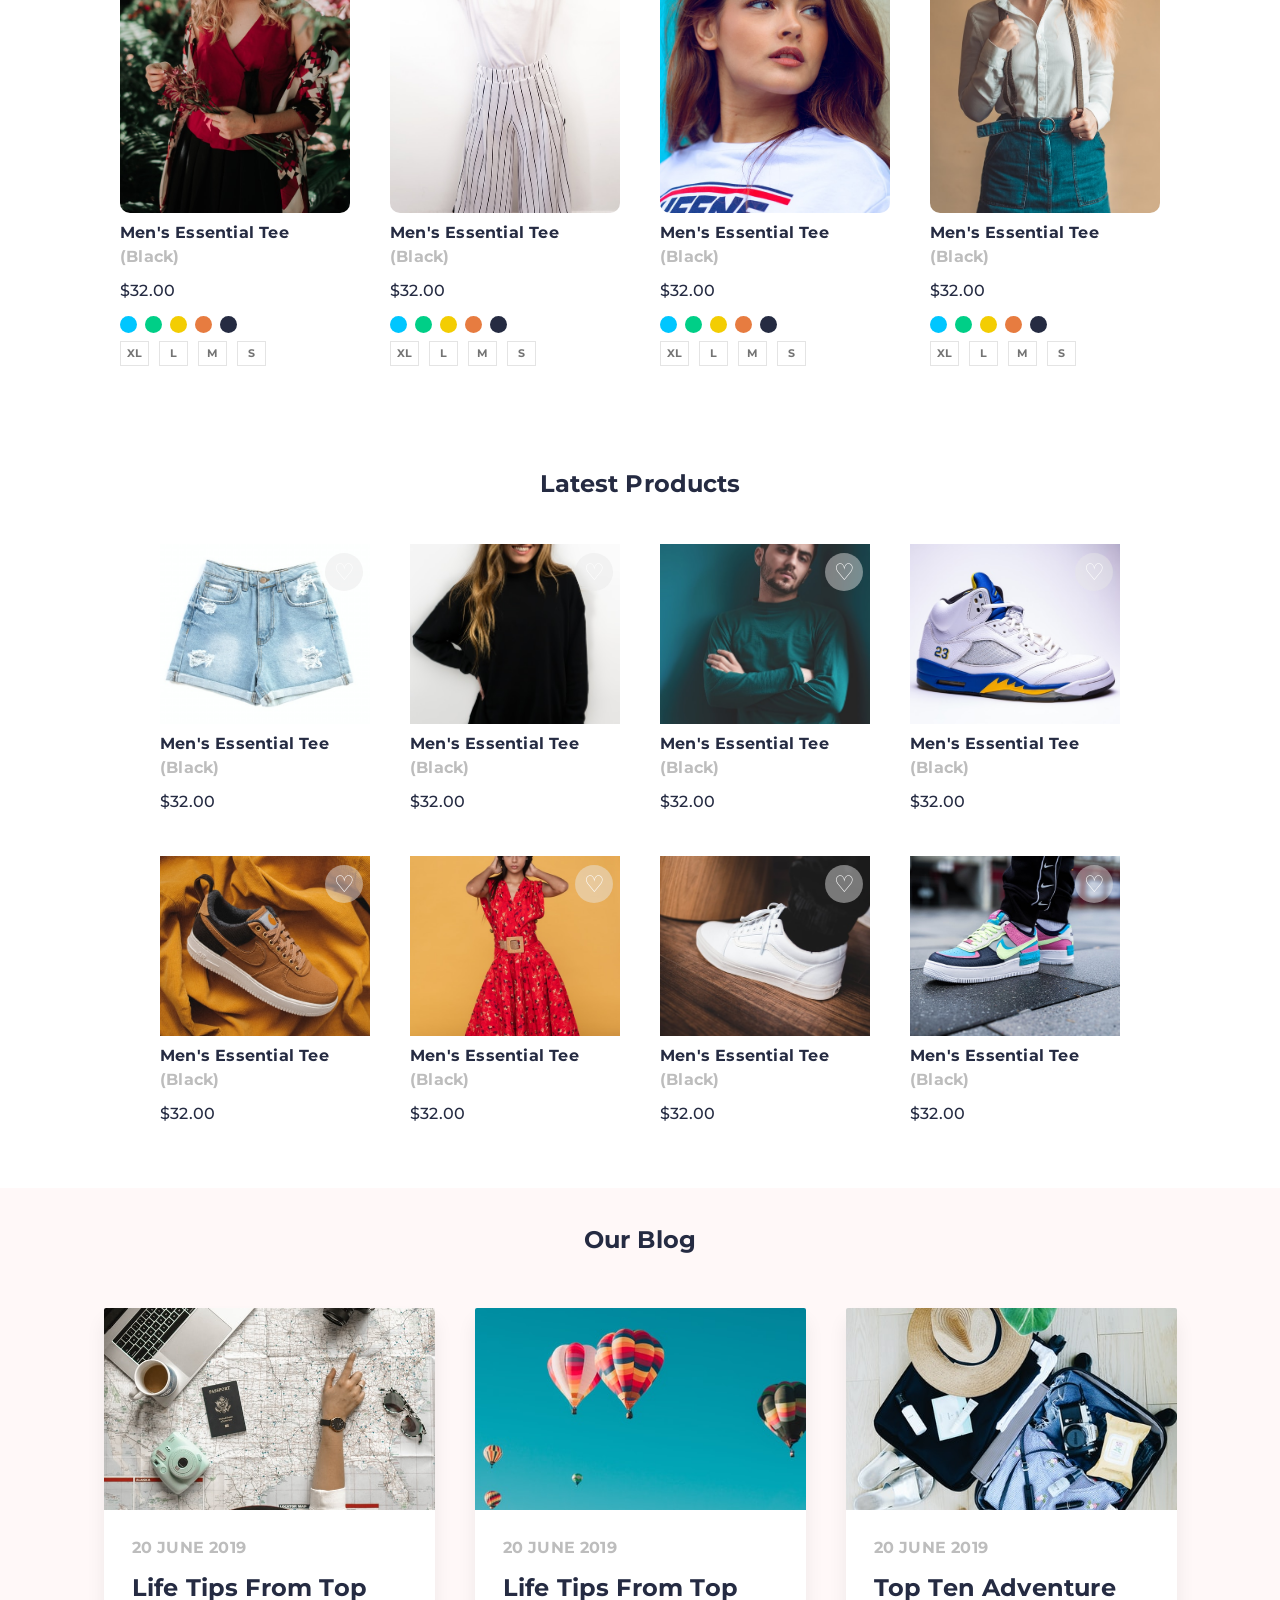
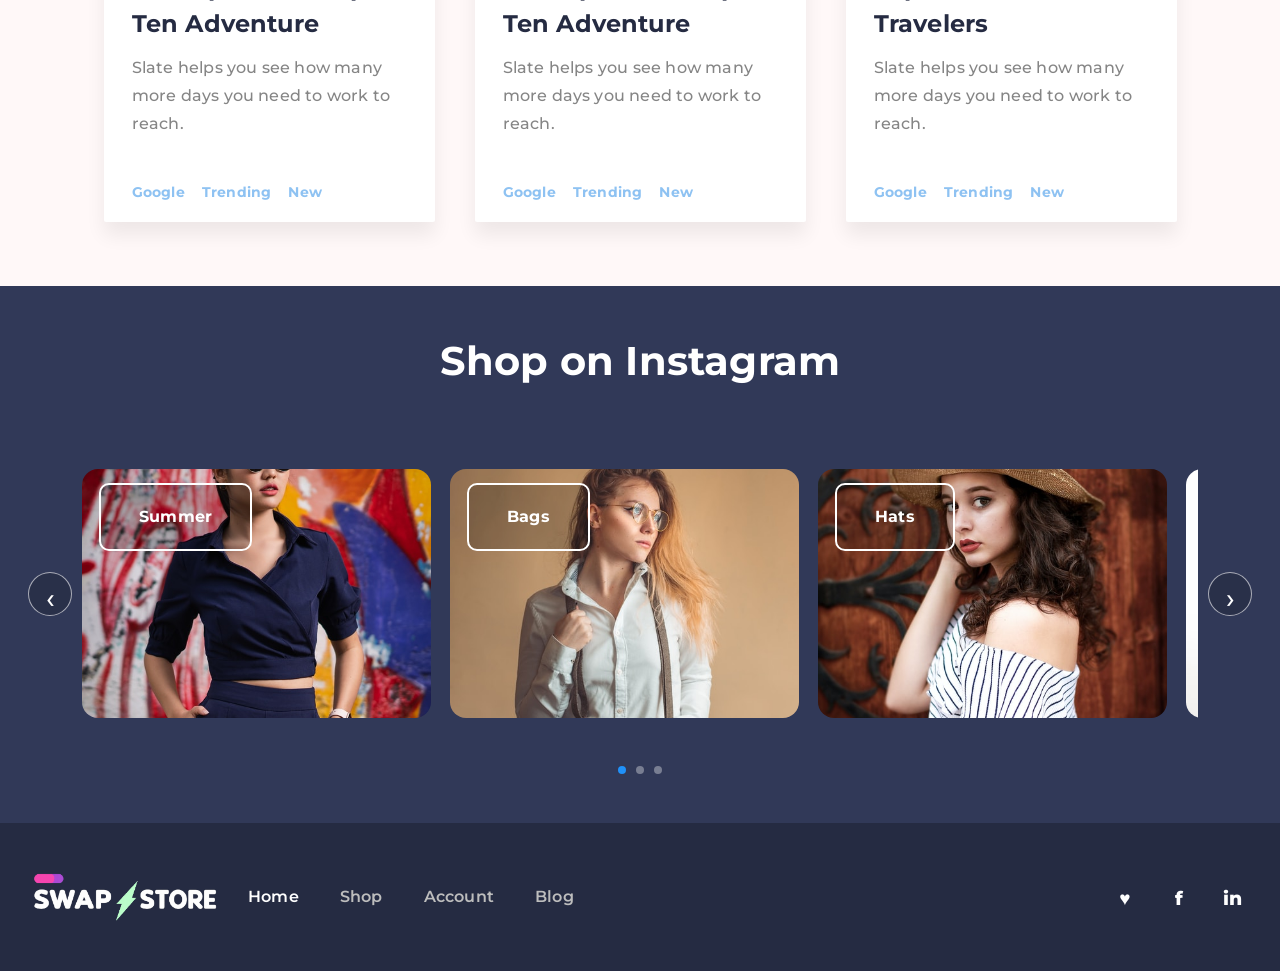
==== commit 296a6f03: "Segundo commit" ====
--- a/index.html
+++ b/index.html
@@ -14,7 +14,7 @@
   <header class="site-header home-header">
     <nav class="navbar navbar--overlay container-wide" aria-label="Main navigation">
       <a class="brand" href="index.html" aria-label="Figmaland home">
-        <img src="assets/logo-light.png" alt="Figmaland">
+        <img src="assets/logo-light.webp" alt="Figmaland">
       </a>
       <div class="desktop-nav">
         <a class="active" href="index.html">Home</a>
@@ -160,7 +160,7 @@
 
   <footer class="site-footer">
     <div class="site-footer__inner container-wide">
-      <a class="brand" href="index.html"><img src="assets/logo-light.png" alt="Figmaland"></a>
+      <a class="brand" href="index.html"><img src="assets/logo-light.webp" alt="Figmaland"></a>
       <nav class="footer-nav" aria-label="Footer navigation">
         <a class="active" href="index.html">Home</a>
         <a href="products.html">Shop</a>
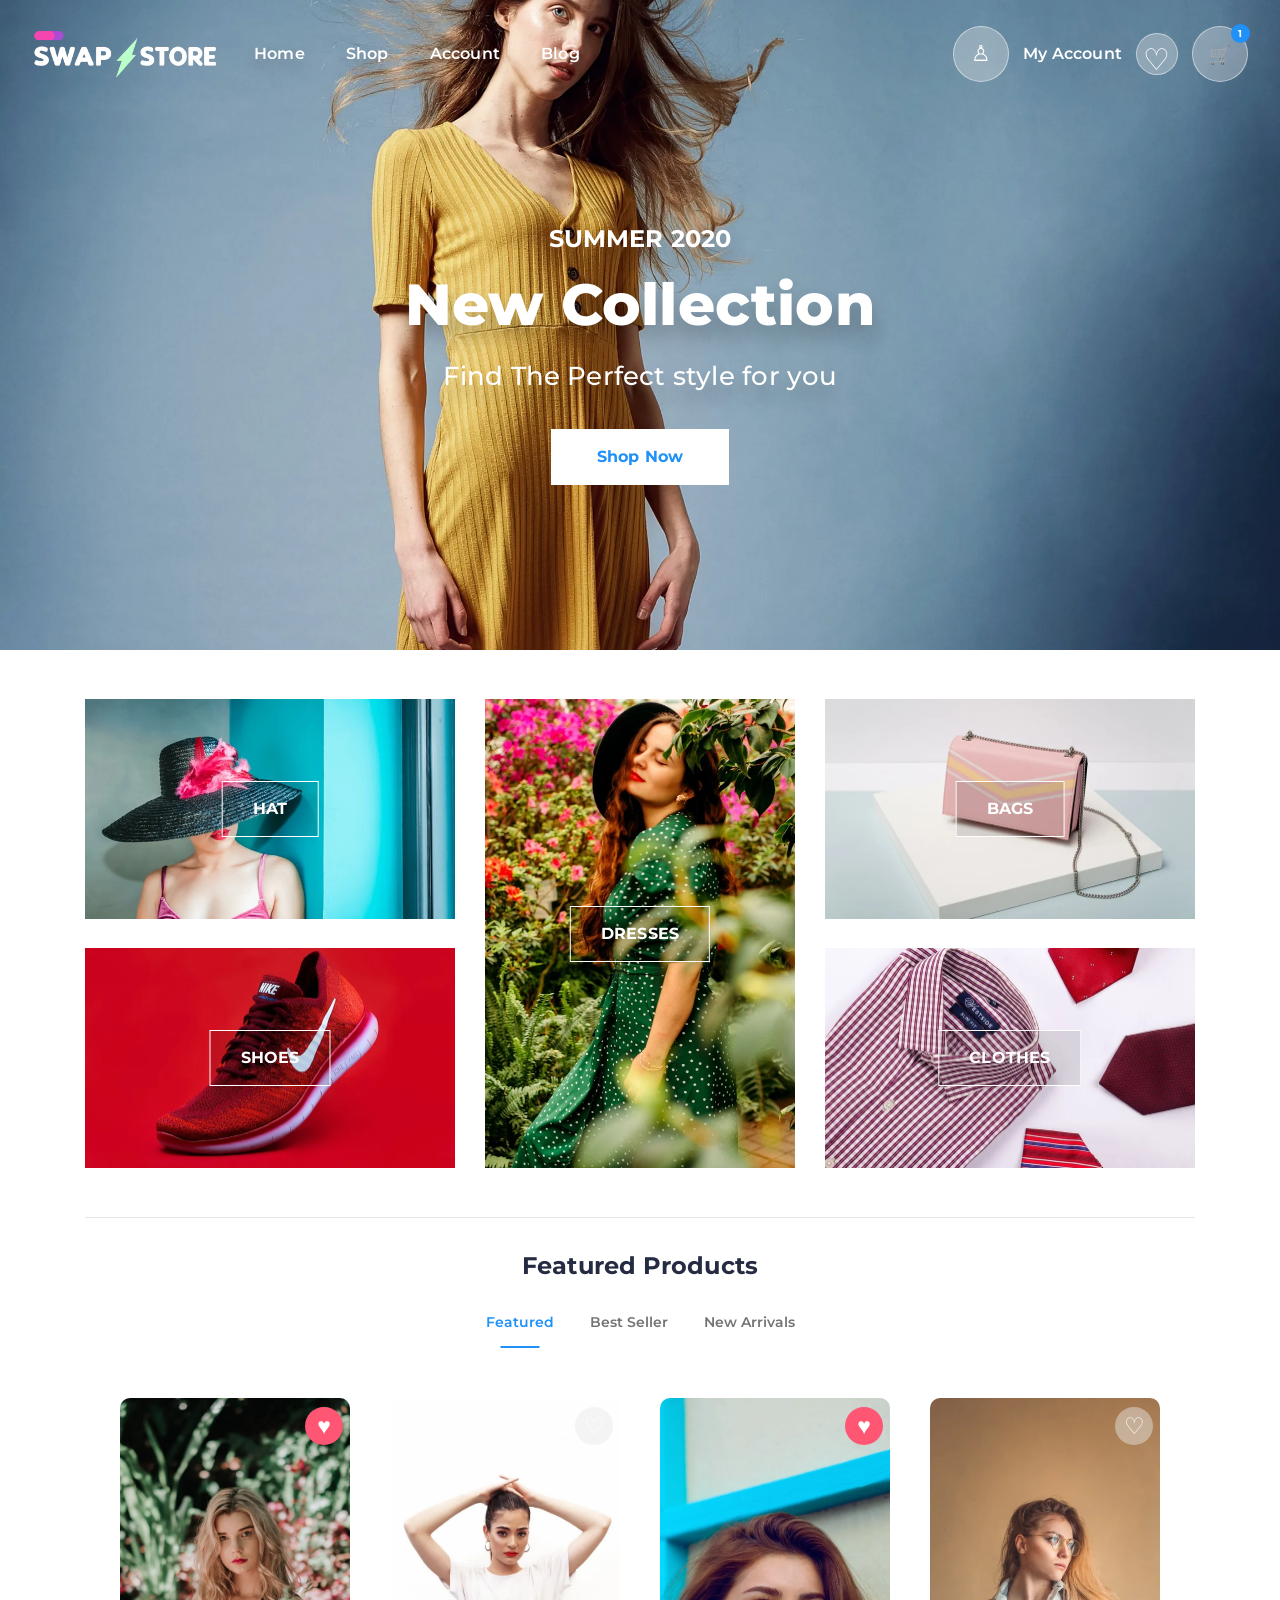
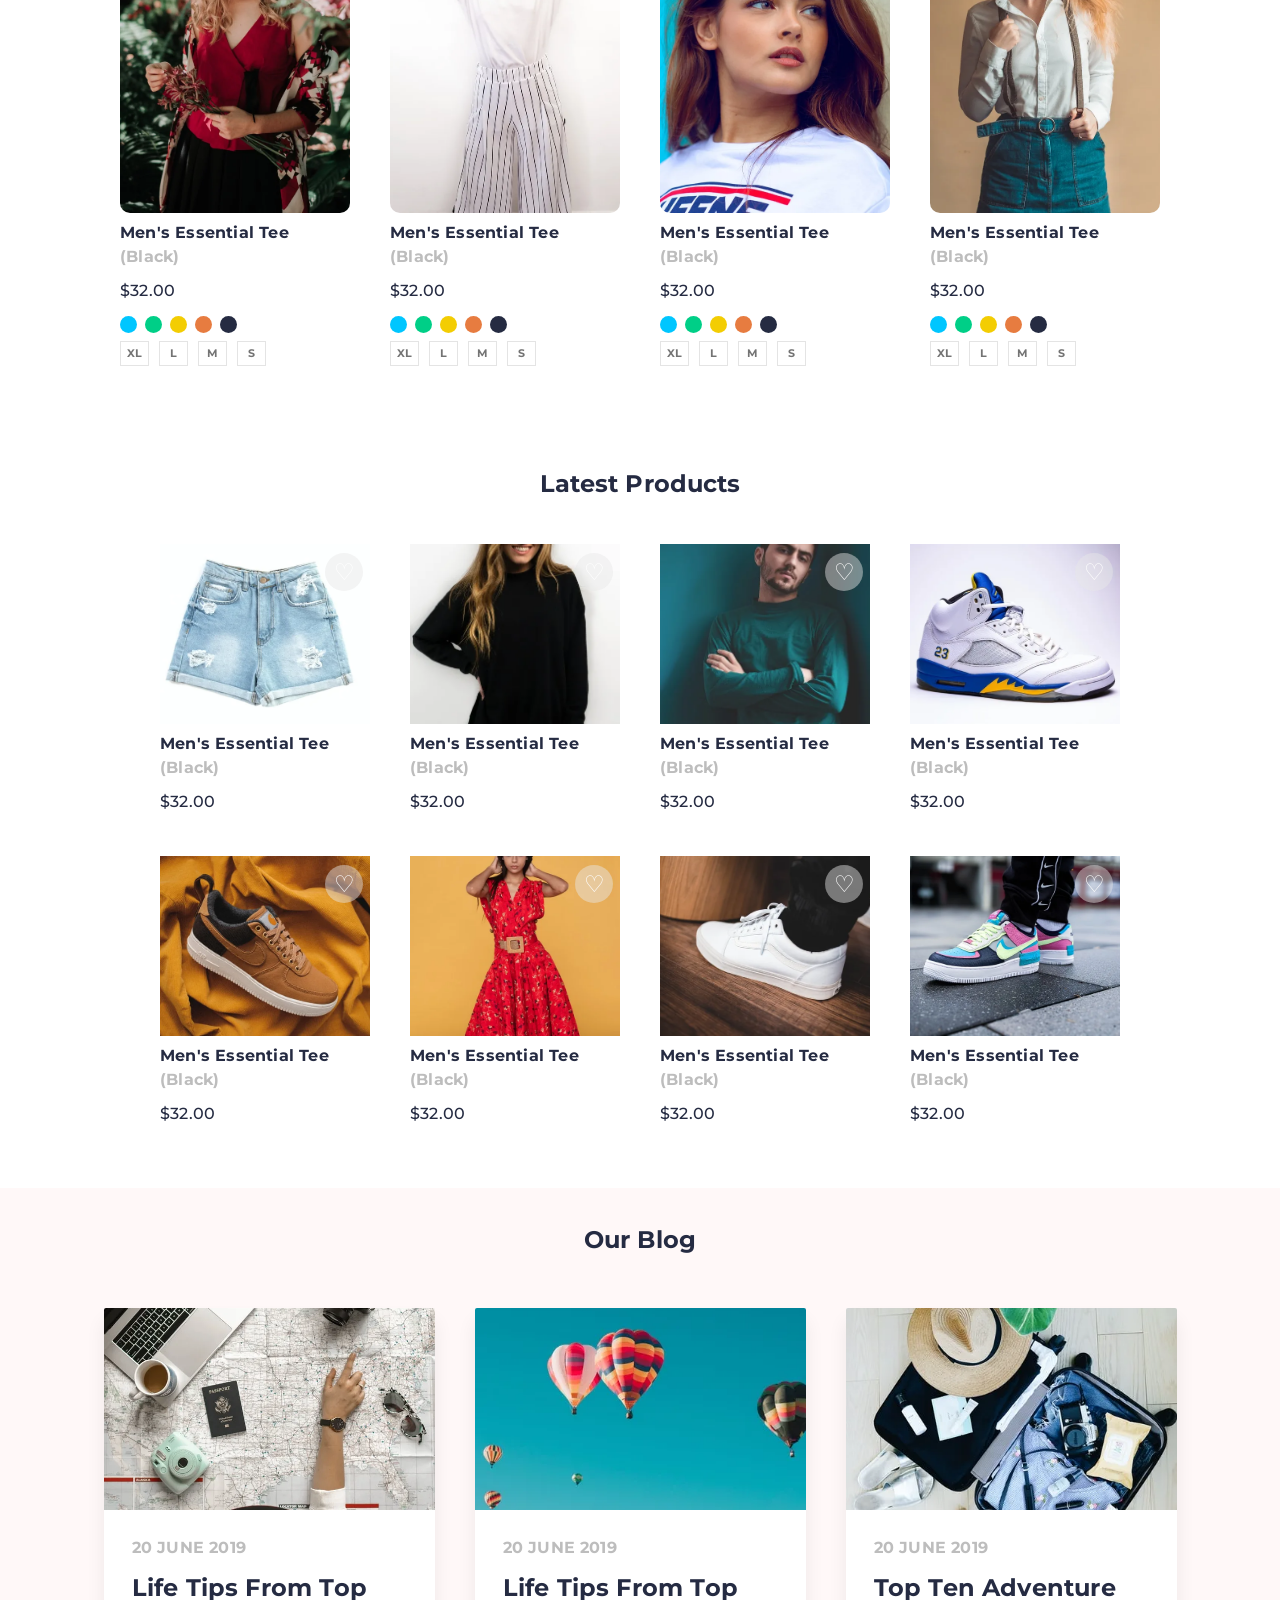
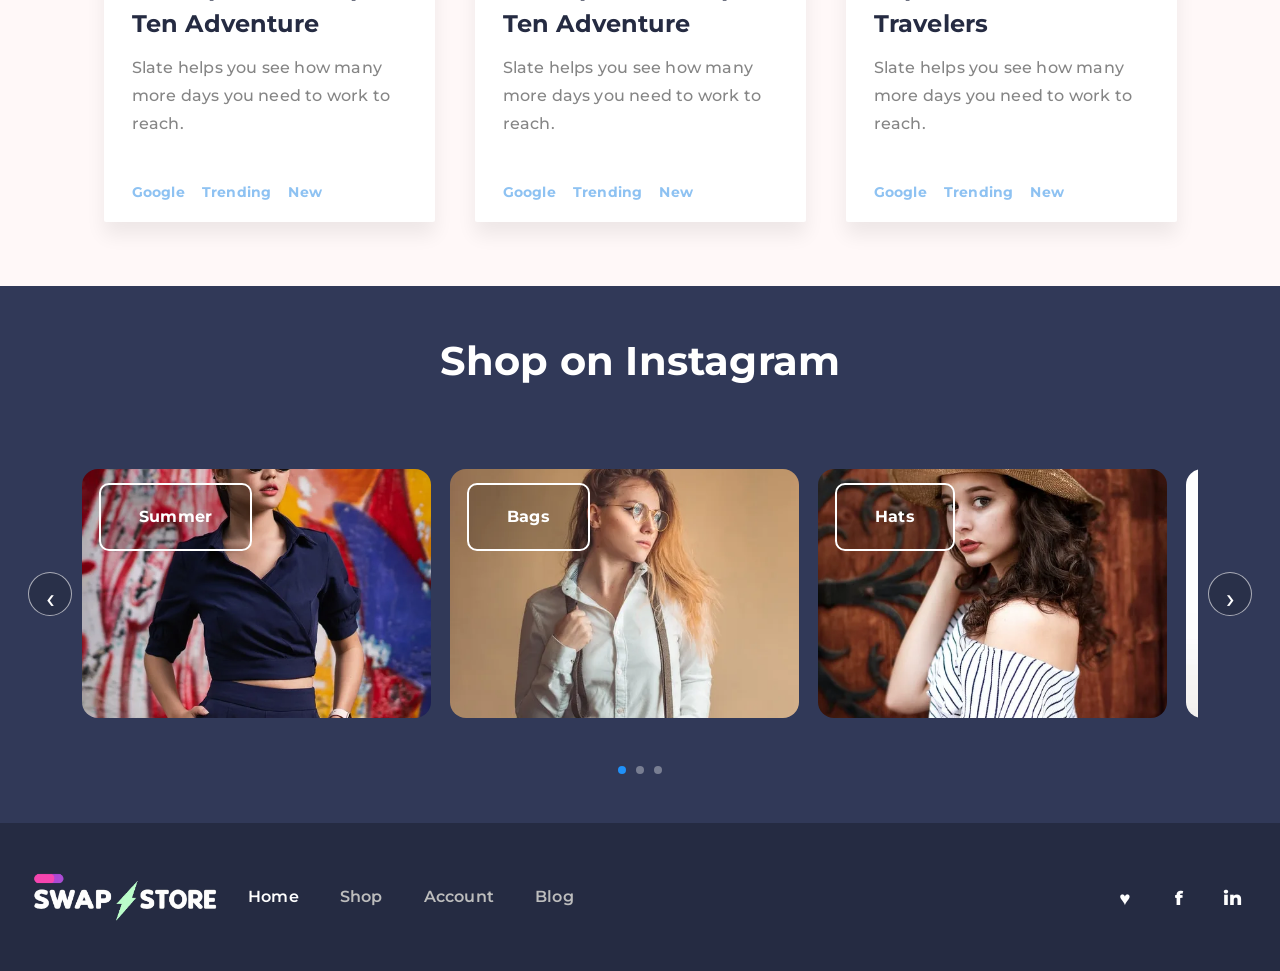
==== commit 736a04ba: "Segundo commit" ====
--- a/index.html
+++ b/index.html
@@ -57,23 +57,23 @@
     <section class="category-section container" aria-label="Shop by category">
       <div class="category-grid">
         <a class="category-card category-card--hat" href="products.html">
-          <img src="assets/category-hat.jpg" alt="Hat collection">
+          <img src="assets/category-hat.webp" alt="Hat collection">
           <span>HAT</span>
         </a>
         <a class="category-card category-card--shoes" href="products.html">
-          <img src="assets/category-shoes.jpg" alt="Shoes collection">
+          <img src="assets/category-shoes.webp" alt="Shoes collection">
           <span>SHOES</span>
         </a>
         <a class="category-card category-card--dresses" href="products.html">
-          <img src="assets/category-dresses.jpg" alt="Dresses collection">
+          <img src="assets/category-dresses.webp" alt="Dresses collection">
           <span>DRESSES</span>
         </a>
         <a class="category-card category-card--bags" href="products.html">
-          <img src="assets/category-bags.jpg" alt="Bags collection">
+          <img src="assets/category-bags.webp" alt="Bags collection">
           <span>BAGS</span>
         </a>
         <a class="category-card category-card--clothes" href="products.html">
-          <img src="assets/category-clothes.jpg" alt="Clothes collection">
+          <img src="assets/category-clothes.webp" alt="Clothes collection">
           <span>CLOTHES</span>
         </a>
       </div>
@@ -106,7 +106,7 @@
       </div>
       <div class="blog-grid container-small">
         <article class="blog-card">
-          <img src="assets/blog-01.jpg" alt="Accessories arranged on a table">
+          <img src="assets/blog-01.webp" alt="Accessories arranged on a table">
           <div class="blog-card__body">
             <time datetime="2019-06-20">20 JUNE 2019</time>
             <h3>Life Tips From Top Ten Adventure</h3>
@@ -115,7 +115,7 @@
           </div>
         </article>
         <article class="blog-card">
-          <img src="assets/blog-02.jpg" alt="Two bright fish">
+          <img src="assets/blog-02.webp" alt="Two bright fish">
           <div class="blog-card__body">
             <time datetime="2019-06-20">20 JUNE 2019</time>
             <h3>Life Tips From Top Ten Adventure</h3>
@@ -124,7 +124,7 @@
           </div>
         </article>
         <article class="blog-card">
-          <img src="assets/blog-03.jpg" alt="Fashion accessories on a blue background">
+          <img src="assets/blog-03.webp" alt="Fashion accessories on a blue background">
           <div class="blog-card__body">
             <time datetime="2019-06-20">20 JUNE 2019</time>
             <h3>Top Ten Adventure Travelers</h3>
@@ -141,11 +141,11 @@
         <button class="instagram-arrow instagram-arrow--prev" type="button" aria-label="Previous Instagram post">‹</button>
         <div class="instagram-viewport">
           <div class="instagram-track">
-            <a class="instagram-card" href="#"><img src="assets/instagram-05.jpg" alt="Summer fashion"><span>Summer</span></a>
-            <a class="instagram-card" href="#"><img src="assets/instagram-01.jpg" alt="Bags"><span>Bags</span></a>
-            <a class="instagram-card" href="#"><img src="assets/instagram-02.jpg" alt="Hats"><span>Hats</span></a>
-            <a class="instagram-card" href="#"><img src="assets/instagram-03.jpg" alt="Casual fashion"><span>Casual</span></a>
-            <a class="instagram-card" href="#"><img src="assets/instagram-04.jpg" alt="Artist fashion"><span>Artists</span></a>
+            <a class="instagram-card" href="#"><img src="assets/instagram-05.webp" alt="Summer fashion"><span>Summer</span></a>
+            <a class="instagram-card" href="#"><img src="assets/instagram-01.webp" alt="Bags"><span>Bags</span></a>
+            <a class="instagram-card" href="#"><img src="assets/instagram-02.webp" alt="Hats"><span>Hats</span></a>
+            <a class="instagram-card" href="#"><img src="assets/instagram-03.webp" alt="Casual fashion"><span>Casual</span></a>
+            <a class="instagram-card" href="#"><img src="assets/instagram-04.webp" alt="Artist fashion"><span>Artists</span></a>
           </div>
         </div>
         <button class="instagram-arrow instagram-arrow--next" type="button" aria-label="Next Instagram post">›</button>
--- a/styles.css
+++ b/styles.css
@@ -254,7 +254,7 @@
 .home-header {
   min-height: 650px;
   color: #fff;
-  background: #5d829b url("assets/home-hero.jpg") center 30% / cover no-repeat;
+  background: #5d829b url("assets/home-hero.webp") center 30% / cover no-repeat;
 }
 
 .home-hero {
@@ -846,7 +846,7 @@
   place-items: center;
   overflow: hidden;
   color: #fff;
-  background: #c1a552 url("assets/listing-hero.jpg") center / cover no-repeat;
+  background: #c1a552 url("assets/listing-hero.webp") center / cover no-repeat;
 }
 
 .listing-hero__content {
@@ -2242,7 +2242,7 @@
 .page-intro--journal {
   background:
     linear-gradient(90deg, rgba(255, 248, 248, 0.96), rgba(255, 248, 248, 0.84)),
-    url("assets/blog-03.jpg") center / cover;
+    url("assets/blog-03.webp") center / cover;
 }
 
 .featured-post-section {
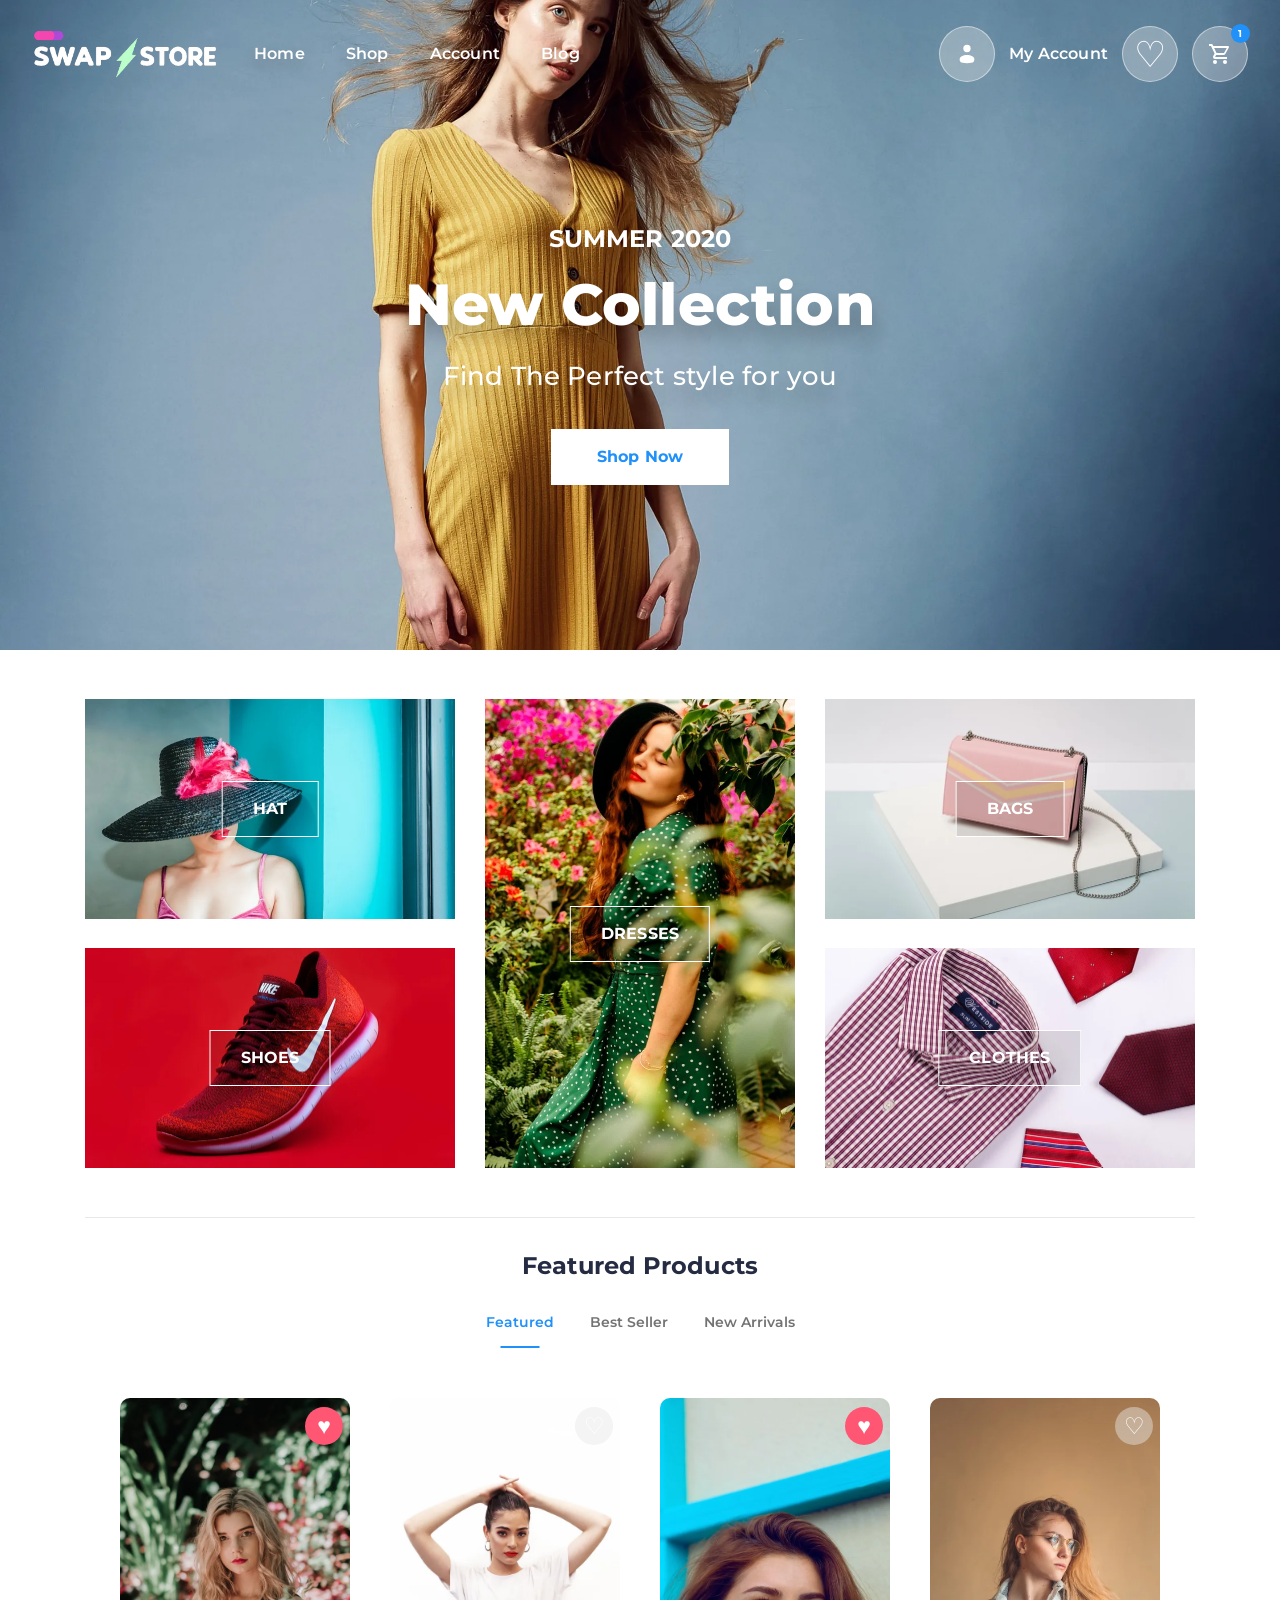
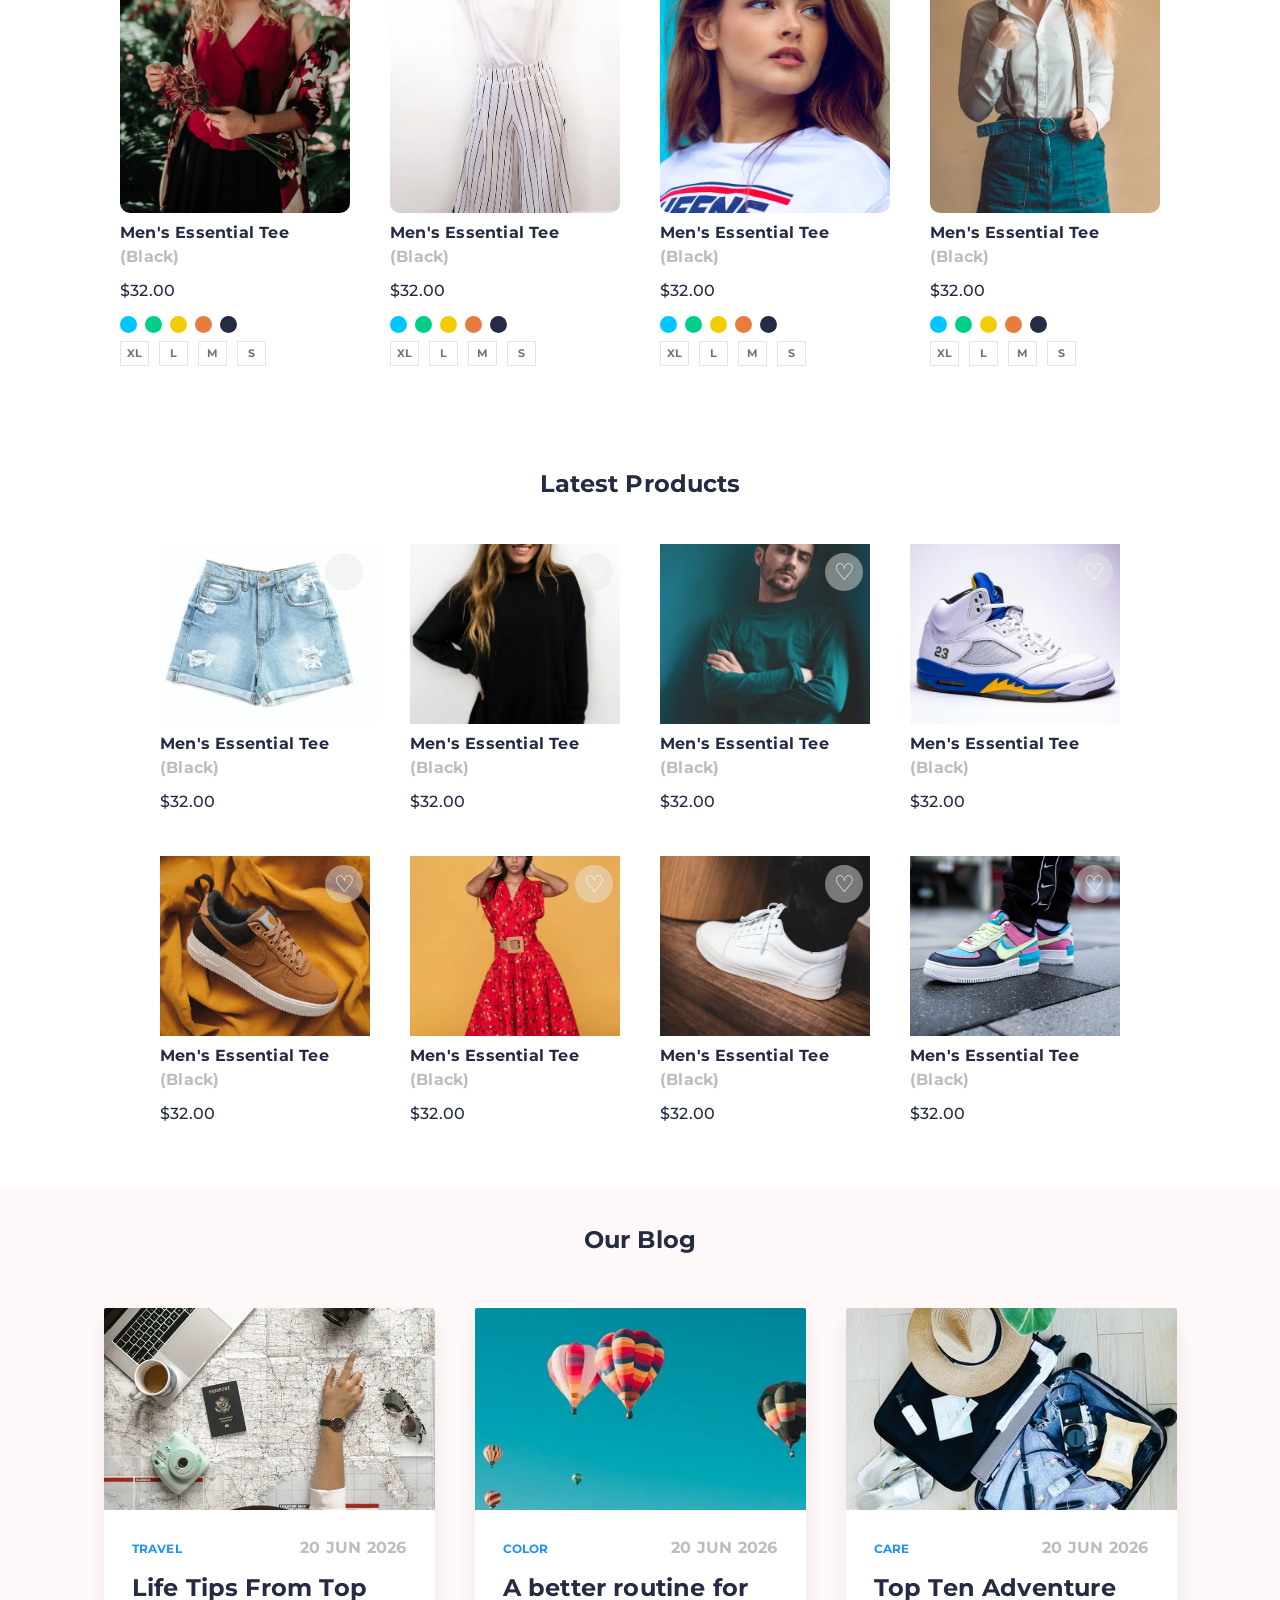
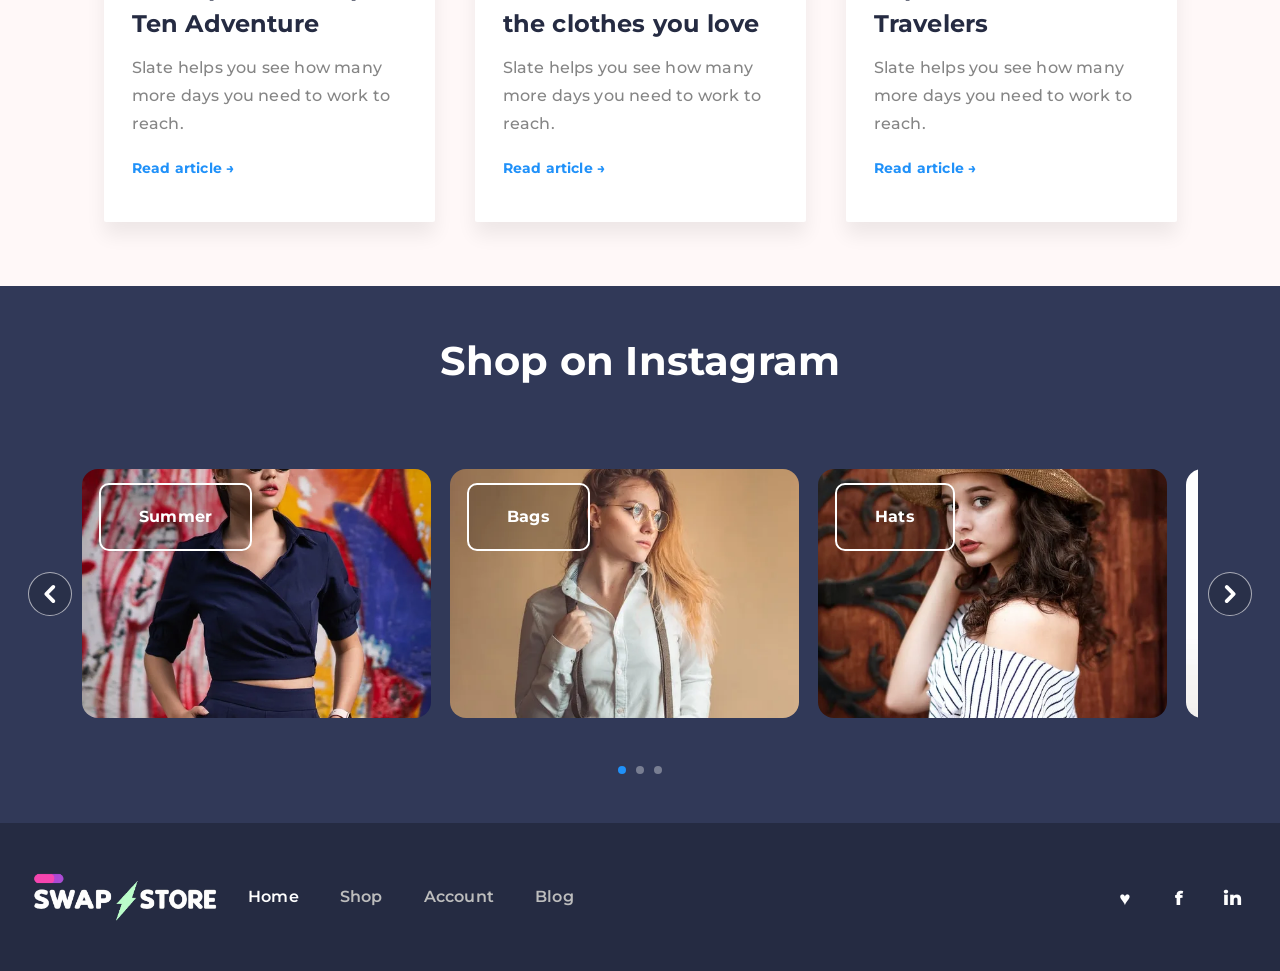
==== commit 27e8827d: "Segundo commit" ====
--- a/index.html
+++ b/index.html
@@ -1,182 +1,203 @@
 <!doctype html>
 <html lang="en">
-<head>
-  <meta charset="utf-8">
-  <meta name="viewport" content="width=device-width, initial-scale=1">
-  <title>Figmaland — New Collection</title>
-  <meta name="description" content="Figmaland fashion shop">
-  <link rel="preconnect" href="https://fonts.googleapis.com">
-  <link rel="preconnect" href="https://fonts.gstatic.com" crossorigin>
-  <link href="https://fonts.googleapis.com/css2?family=Montserrat:wght@400;500;600;700;800&display=swap" rel="stylesheet">
-  <link rel="stylesheet" href="styles.css">
-</head>
-<body>
-  <header class="site-header home-header">
-    <nav class="navbar navbar--overlay container-wide" aria-label="Main navigation">
-      <a class="brand" href="index.html" aria-label="Figmaland home">
-        <img src="assets/logo-light.webp" alt="Figmaland">
-      </a>
-      <div class="desktop-nav">
-        <a class="active" href="index.html">Home</a>
-        <a href="products.html">Shop</a>
-        <a href="account.html">Account</a>
-        <a href="blog.html">Blog</a>
+  <head>
+    <meta charset="utf-8" />
+    <meta name="viewport" content="width=device-width, initial-scale=1" />
+    <title>Figmaland — New Collection</title>
+    <meta name="description" content="Figmaland fashion shop" />
+    <link rel="preconnect" href="https://fonts.googleapis.com" />
+    <link rel="preconnect" href="https://fonts.gstatic.com" crossorigin />
+    <link href="https://fonts.googleapis.com/css2?family=Montserrat:wght@400;500;600;700;800&display=swap" rel="stylesheet" />
+    <link rel="stylesheet" href="styles.css" />
+  </head>
+  <body>
+    <header class="site-header home-header">
+      <nav class="navbar navbar--overlay container-wide" aria-label="Main navigation">
+        <a class="brand" href="index.html" aria-label="Figmaland home">
+          <img src="assets/logo-light.webp" alt="Figmaland" />
+        </a>
+        <div class="desktop-nav">
+          <a class="active" href="index.html">Home</a>
+          <a href="products.html">Shop</a>
+          <a href="account.html">Account</a>
+          <a href="blog.html">Blog</a>
+        </div>
+        <div class="nav-actions">
+          <span class="account-circle" aria-hidden="true"
+            ><svg xmlns="http://www.w3.org/2000/svg" width="1em" height="1em" viewBox="0 0 24 24">
+              <path d="M0 0h24v24H0z" fill="none" />
+              <circle cx="12" cy="6" r="4" fill="currentColor" />
+              <path fill="currentColor" d="M20 17.5c0 2.485 0 4.5-8 4.5s-8-2.015-8-4.5S7.582 13 12 13s8 2.015 8 4.5" />
+            </svg>
+          </span>
+          <a class="account-label" href="account.html">My Account</a>
+          <a class="favorite-button" href="favorites.html" aria-label="Favorites">♡</a>
+          <a class="cart-button" href="cart.html" aria-label="Shopping cart">
+            <svg xmlns="http://www.w3.org/2000/svg" width="1em" height="1em" viewBox="0 0 24 24">
+              <path d="M0 0h24v24H0z" fill="none" />
+              <path fill="currentColor" d="M17 18a2 2 0 0 1 2 2a2 2 0 0 1-2 2a2 2 0 0 1-2-2c0-1.11.89-2 2-2M1 2h3.27l.94 2H20a1 1 0 0 1 1 1c0 .17-.05.34-.12.5l-3.58 6.47c-.34.61-1 1.03-1.75 1.03H8.1l-.9 1.63l-.03.12a.25.25 0 0 0 .25.25H19v2H7a2 2 0 0 1-2-2c0-.35.09-.68.24-.96l1.36-2.45L3 4H1zm6 16a2 2 0 0 1 2 2a2 2 0 0 1-2 2a2 2 0 0 1-2-2c0-1.11.89-2 2-2m9-7l2.78-5H6.14l2.36 5z" />
+            </svg>
+            <b data-cart-count>1</b>
+          </a>
+          <button class="menu-toggle" type="button" aria-expanded="false" aria-controls="mobile-menu" aria-label="Open menu"><span></span><span></span><span></span></button>
+        </div>
+        <div class="mobile-menu" id="mobile-menu">
+          <a href="index.html">Home</a>
+          <a href="products.html">Shop</a>
+          <a href="account.html">Account</a>
+          <a href="blog.html">Blog</a>
+        </div>
+      </nav>
+
+      <div class="home-hero">
+        <div class="home-hero__content">
+          <p class="eyebrow">SUMMER 2020</p>
+          <h1>New Collection</h1>
+          <p>Find The Perfect style for you</p>
+          <a class="button button--light" href="products.html">Shop Now</a>
+        </div>
       </div>
-      <div class="nav-actions">
-        <span class="account-circle" aria-hidden="true">♙</span>
-        <a class="account-label" href="account.html">My Account</a>
-        <a class="icon-button favorite-button" href="favorites.html" aria-label="Favorites">♡</a>
-        <a class="cart-button" href="cart.html" aria-label="Shopping cart">
-          <span aria-hidden="true">🛒</span><b data-cart-count>1</b>
-        </a>
-        <button class="menu-toggle" type="button" aria-expanded="false" aria-controls="mobile-menu" aria-label="Open menu">
-          <span></span><span></span><span></span>
-        </button>
+    </header>
+
+    <main>
+      <section class="category-section container" aria-label="Shop by category">
+        <div class="category-grid">
+          <a class="category-card category-card--hat" href="products.html">
+            <img src="assets/category-hat.webp" alt="Hat collection" />
+            <span>HAT</span>
+          </a>
+          <a class="category-card category-card--shoes" href="products.html">
+            <img src="assets/category-shoes.webp" alt="Shoes collection" />
+            <span>SHOES</span>
+          </a>
+          <a class="category-card category-card--dresses" href="products.html">
+            <img src="assets/category-dresses.webp" alt="Dresses collection" />
+            <span>DRESSES</span>
+          </a>
+          <a class="category-card category-card--bags" href="products.html">
+            <img src="assets/category-bags.webp" alt="Bags collection" />
+            <span>BAGS</span>
+          </a>
+          <a class="category-card category-card--clothes" href="products.html">
+            <img src="assets/category-clothes.webp" alt="Clothes collection" />
+            <span>CLOTHES</span>
+          </a>
+        </div>
+      </section>
+
+      <div class="section-rule container"></div>
+
+      <section class="products-section section" aria-labelledby="featured-title">
+        <div class="section-heading">
+          <h2 id="featured-title">Featured Products</h2>
+          <div class="tabs" role="tablist" aria-label="Product selection">
+            <button class="tab active" type="button" role="tab">Featured</button>
+            <button class="tab" type="button" role="tab">Best Seller</button>
+            <button class="tab" type="button" role="tab">New Arrivals</button>
+          </div>
+        </div>
+        <div class="product-grid product-grid--featured container-small" data-home-grid="featured"></div>
+      </section>
+
+      <section class="products-section products-section--latest section" aria-labelledby="latest-title">
+        <div class="section-heading">
+          <h2 id="latest-title">Latest Products</h2>
+        </div>
+        <div class="product-grid product-grid--latest container-small" data-home-grid="latest"></div>
+      </section>
+
+      <section class="blog-section section" id="blog" aria-labelledby="blog-title">
+        <div class="section-heading">
+          <h2 id="blog-title">Our Blog</h2>
+        </div>
+        <div class="blog-grid container-small">
+          <article class="blog-card">
+            <img src="assets/blog-01.webp" alt="Accessories arranged on a table" />
+            <div class="blog-card__body">
+              <div class="journal-card__meta"><span>Travel</span><time>20 Jun 2026</time></div>
+              <h3><a href="post.html">Life Tips From Top Ten Adventure</a></h3>
+              <p>Slate helps you see how many more days you need to work to reach.</p>
+              <a class="text-link" href="post.html">Read article →</a>
+            </div>
+          </article>
+          <article class="blog-card">
+            <img src="assets/blog-02.webp" alt="Two bright fish" />
+            <div class="blog-card__body">
+              <div class="journal-card__meta"><span>Color</span><time>20 Jun 2026</time></div>
+              <h3><a href="post.html">A better routine for the clothes you love</a></h3>
+              <p>Slate helps you see how many more days you need to work to reach.</p>
+              <a class="text-link" href="post.html">Read article →</a>
+            </div>
+          </article>
+          <article class="blog-card">
+            <img src="assets/blog-03.webp" alt="Fashion accessories on a blue background" />
+            <div class="blog-card__body">
+              <div class="journal-card__meta"><span>Care</span><time>20 Jun 2026</time></div>
+              <h3><a href="post.html">Top Ten Adventure Travelers</a></h3>
+              <p>Slate helps you see how many more days you need to work to reach.</p>
+              <a class="text-link" href="post.html">Read article →</a>
+            </div>
+          </article>
+        </div>
+      </section>
+
+      <section class="instagram-section" aria-labelledby="instagram-title">
+        <h2 id="instagram-title">Shop on Instagram</h2>
+        <div class="instagram-slider" data-instagram-slider>
+          <button class="instagram-arrow instagram-arrow--prev" type="button" aria-label="Previous Instagram post">
+            <svg xmlns="http://www.w3.org/2000/svg" width="1em" height="1em" viewBox="0 0 24 24">
+              <path d="M0 0h24v24H0z" fill="none" />
+              <g fill="none" fill-rule="evenodd">
+                <path d="M24 0v24H0V0zM12.593 23.258l-.011.002l-.071.035l-.02.004l-.014-.004l-.071-.035q-.016-.005-.024.005l-.004.01l-.017.428l.005.02l.01.013l.104.074l.015.004l.012-.004l.104-.074l.012-.016l.004-.017l-.017-.427q-.004-.016-.017-.018m.265-.113l-.013.002l-.185.093l-.01.01l-.003.011l.018.43l.005.012l.008.007l.201.093q.019.005.029-.008l.004-.014l-.034-.614q-.005-.019-.02-.022m-.715.002a.02.02 0 0 0-.027.006l-.006.014l-.034.614q.001.018.017.024l.015-.002l.201-.093l.01-.008l.004-.011l.017-.43l-.003-.012l-.01-.01z" />
+                <path fill="currentColor" d="M7.94 13.06a1.5 1.5 0 0 1 0-2.12l5.656-5.658a1.5 1.5 0 1 1 2.121 2.122L11.122 12l4.596 4.596a1.5 1.5 0 1 1-2.12 2.122l-5.66-5.658Z" />
+              </g>
+            </svg>
+          </button>
+          <div class="instagram-viewport">
+            <div class="instagram-track">
+              <a class="instagram-card" href="#"><img src="assets/instagram-05.webp" alt="Summer fashion" /><span>Summer</span></a>
+              <a class="instagram-card" href="#"><img src="assets/instagram-01.webp" alt="Bags" /><span>Bags</span></a>
+              <a class="instagram-card" href="#"><img src="assets/instagram-02.webp" alt="Hats" /><span>Hats</span></a>
+              <a class="instagram-card" href="#"><img src="assets/instagram-03.webp" alt="Casual fashion" /><span>Casual</span></a>
+              <a class="instagram-card" href="#"><img src="assets/instagram-04.webp" alt="Artist fashion" /><span>Artists</span></a>
+            </div>
+          </div>
+          <button class="instagram-arrow instagram-arrow--next" type="button" aria-label="Next Instagram post">
+            <svg xmlns="http://www.w3.org/2000/svg" width="1em" height="1em" viewBox="0 0 24 24">
+              <path d="M0 0h24v24H0z" fill="none" />
+              <g fill="none" fill-rule="evenodd">
+                <path d="M24 0v24H0V0zM12.593 23.258l-.011.002l-.071.035l-.02.004l-.014-.004l-.071-.035q-.016-.005-.024.005l-.004.01l-.017.428l.005.02l.01.013l.104.074l.015.004l.012-.004l.104-.074l.012-.016l.004-.017l-.017-.427q-.004-.016-.017-.018m.265-.113l-.013.002l-.185.093l-.01.01l-.003.011l.018.43l.005.012l.008.007l.201.093q.019.005.029-.008l.004-.014l-.034-.614q-.005-.019-.02-.022m-.715.002a.02.02 0 0 0-.027.006l-.006.014l-.034.614q.001.018.017.024l.015-.002l.201-.093l.01-.008l.004-.011l.017-.43l-.003-.012l-.01-.01z" />
+                <path fill="currentColor" d="M16.06 10.94a1.5 1.5 0 0 1 0 2.12l-5.656 5.658a1.5 1.5 0 1 1-2.121-2.122L12.879 12L8.283 7.404a1.5 1.5 0 0 1 2.12-2.122l5.658 5.657Z" />
+              </g>
+            </svg>
+          </button>
+        </div>
+        <div class="carousel-dots" aria-label="Instagram slides">
+          <button class="active" type="button" aria-label="Slide 1"></button>
+          <button type="button" aria-label="Slide 2"></button>
+          <button type="button" aria-label="Slide 3"></button>
+        </div>
+      </section>
+    </main>
+
+    <footer class="site-footer">
+      <div class="site-footer__inner container-wide">
+        <a class="brand" href="index.html"><img src="assets/logo-light.webp" alt="Figmaland" /></a>
+        <nav class="footer-nav" aria-label="Footer navigation">
+          <a class="active" href="index.html">Home</a>
+          <a href="products.html">Shop</a>
+          <a href="account.html">Account</a>
+
+          <a href="blog.html">Blog</a>
+        </nav>
+        <div class="social-links" aria-label="Social networks">
+          <a href="#" aria-label="Twitter">♥</a>
+          <a href="#" aria-label="Facebook">f</a>
+          <a href="#" aria-label="LinkedIn">in</a>
+        </div>
       </div>
-      <div class="mobile-menu" id="mobile-menu">
-        <a href="index.html">Home</a>
-        <a href="products.html">Shop</a>
-        <a href="account.html">Account</a>
-        
-        <a href="blog.html">Blog</a>
-        
-      </div>
-    </nav>
-
-    <div class="home-hero">
-      <div class="home-hero__content">
-        <p class="eyebrow">SUMMER 2020</p>
-        <h1>New Collection</h1>
-        <p>Find The Perfect style for you</p>
-        <a class="button button--light" href="products.html">Shop Now</a>
-      </div>
-    </div>
-  </header>
-
-  <main>
-    <section class="category-section container" aria-label="Shop by category">
-      <div class="category-grid">
-        <a class="category-card category-card--hat" href="products.html">
-          <img src="assets/category-hat.webp" alt="Hat collection">
-          <span>HAT</span>
-        </a>
-        <a class="category-card category-card--shoes" href="products.html">
-          <img src="assets/category-shoes.webp" alt="Shoes collection">
-          <span>SHOES</span>
-        </a>
-        <a class="category-card category-card--dresses" href="products.html">
-          <img src="assets/category-dresses.webp" alt="Dresses collection">
-          <span>DRESSES</span>
-        </a>
-        <a class="category-card category-card--bags" href="products.html">
-          <img src="assets/category-bags.webp" alt="Bags collection">
-          <span>BAGS</span>
-        </a>
-        <a class="category-card category-card--clothes" href="products.html">
-          <img src="assets/category-clothes.webp" alt="Clothes collection">
-          <span>CLOTHES</span>
-        </a>
-      </div>
-    </section>
-
-    <div class="section-rule container"></div>
-
-    <section class="products-section section" aria-labelledby="featured-title">
-      <div class="section-heading">
-        <h2 id="featured-title">Featured Products</h2>
-        <div class="tabs" role="tablist" aria-label="Product selection">
-          <button class="tab active" type="button" role="tab">Featured</button>
-          <button class="tab" type="button" role="tab">Best Seller</button>
-          <button class="tab" type="button" role="tab">New Arrivals</button>
-        </div>
-      </div>
-      <div class="product-grid product-grid--featured container-small" data-home-grid="featured"></div>
-    </section>
-
-    <section class="products-section products-section--latest section" aria-labelledby="latest-title">
-      <div class="section-heading">
-        <h2 id="latest-title">Latest Products</h2>
-      </div>
-      <div class="product-grid product-grid--latest container-small" data-home-grid="latest"></div>
-    </section>
-
-    <section class="blog-section section" id="blog" aria-labelledby="blog-title">
-      <div class="section-heading">
-        <h2 id="blog-title">Our Blog</h2>
-      </div>
-      <div class="blog-grid container-small">
-        <article class="blog-card">
-          <img src="assets/blog-01.webp" alt="Accessories arranged on a table">
-          <div class="blog-card__body">
-            <time datetime="2019-06-20">20 JUNE 2019</time>
-            <h3>Life Tips From Top Ten Adventure</h3>
-            <p>Slate helps you see how many more days you need to work to reach.</p>
-            <div class="blog-tags"><a href="#">Google</a><a href="#">Trending</a><a href="#">New</a></div>
-          </div>
-        </article>
-        <article class="blog-card">
-          <img src="assets/blog-02.webp" alt="Two bright fish">
-          <div class="blog-card__body">
-            <time datetime="2019-06-20">20 JUNE 2019</time>
-            <h3>Life Tips From Top Ten Adventure</h3>
-            <p>Slate helps you see how many more days you need to work to reach.</p>
-            <div class="blog-tags"><a href="#">Google</a><a href="#">Trending</a><a href="#">New</a></div>
-          </div>
-        </article>
-        <article class="blog-card">
-          <img src="assets/blog-03.webp" alt="Fashion accessories on a blue background">
-          <div class="blog-card__body">
-            <time datetime="2019-06-20">20 JUNE 2019</time>
-            <h3>Top Ten Adventure Travelers</h3>
-            <p>Slate helps you see how many more days you need to work to reach.</p>
-            <div class="blog-tags"><a href="#">Google</a><a href="#">Trending</a><a href="#">New</a></div>
-          </div>
-        </article>
-      </div>
-    </section>
-
-    <section class="instagram-section" aria-labelledby="instagram-title">
-      <h2 id="instagram-title">Shop on Instagram</h2>
-      <div class="instagram-slider" data-instagram-slider>
-        <button class="instagram-arrow instagram-arrow--prev" type="button" aria-label="Previous Instagram post">‹</button>
-        <div class="instagram-viewport">
-          <div class="instagram-track">
-            <a class="instagram-card" href="#"><img src="assets/instagram-05.webp" alt="Summer fashion"><span>Summer</span></a>
-            <a class="instagram-card" href="#"><img src="assets/instagram-01.webp" alt="Bags"><span>Bags</span></a>
-            <a class="instagram-card" href="#"><img src="assets/instagram-02.webp" alt="Hats"><span>Hats</span></a>
-            <a class="instagram-card" href="#"><img src="assets/instagram-03.webp" alt="Casual fashion"><span>Casual</span></a>
-            <a class="instagram-card" href="#"><img src="assets/instagram-04.webp" alt="Artist fashion"><span>Artists</span></a>
-          </div>
-        </div>
-        <button class="instagram-arrow instagram-arrow--next" type="button" aria-label="Next Instagram post">›</button>
-      </div>
-      <div class="carousel-dots" aria-label="Instagram slides">
-        <button class="active" type="button" aria-label="Slide 1"></button>
-        <button type="button" aria-label="Slide 2"></button>
-        <button type="button" aria-label="Slide 3"></button>
-      </div>
-    </section>
-  </main>
-
-  <footer class="site-footer">
-    <div class="site-footer__inner container-wide">
-      <a class="brand" href="index.html"><img src="assets/logo-light.webp" alt="Figmaland"></a>
-      <nav class="footer-nav" aria-label="Footer navigation">
-        <a class="active" href="index.html">Home</a>
-        <a href="products.html">Shop</a>
-        <a href="account.html">Account</a>
-        
-        <a href="blog.html">Blog</a>
-        
-      </nav>
-      <div class="social-links" aria-label="Social networks">
-        <a href="#" aria-label="Twitter">♥</a>
-        <a href="#" aria-label="Facebook">f</a>
-        <a href="#" aria-label="LinkedIn">in</a>
-      </div>
-    </div>
-  </footer>
-
-  <script src="script.js"></script>
-</body>
+    </footer>
+
+    <script src="script.js"></script>
+  </body>
 </html>
--- a/styles.css
+++ b/styles.css
@@ -172,7 +172,18 @@
   gap: 14px;
   margin-left: auto;
 }
-
+.favorite-button {
+  font-size: 36px;
+  width: 56px;
+  height: 56px;
+  border-radius: 50%;
+  background: rgba(232, 232, 232, 0.34);
+  border: 1px solid rgba(255, 255, 255, 0.48);
+  display: flex;
+  align-items: center;
+  justify-content: center;
+  text-align: center;
+}
 .account-circle,
 .cart-button,
 .icon-button {
@@ -201,6 +212,9 @@
 }
 
 .icon-button {
+  display: flex;
+  align-items: center;
+  justify-content: center;
   width: 42px;
   height: 42px;
   background: transparent;
@@ -210,10 +224,16 @@
 .cart-button {
   position: relative;
 }
-
-.cart-button span {
-  transform: translateY(1px) scale(0.8);
-  filter: grayscale(1);
+.cart-button {
+}
+.cart-button svg {
+  width: 24px;
+  height: 24px;
+  fill: var(--soft);
+}
+
+.site-header:not(.home-header) .cart-button svg {
+  fill: var(--light-gray);
 }
 
 .cart-button b {
@@ -755,18 +775,21 @@
   position: absolute;
   z-index: 3;
   top: 50%;
-  display: grid;
+  display: flex;
+  justify-content: center;
+  align-items: center;
   width: 44px;
   height: 44px;
-  place-items: center;
   border: 1px solid rgba(255, 255, 255, 0.6);
   border-radius: 50%;
   color: #fff;
   background: rgba(37, 43, 66, 0.65);
-  font-size: 28px;
   transform: translateY(-50%);
 }
-
+.instagram-arrow svg {
+  width: 30px;
+  height: 30px;
+}
 .instagram-arrow--prev {
   left: -54px;
 }
@@ -1674,7 +1697,10 @@
     background: #fff;
     box-shadow: var(--shadow);
     opacity: 0;
-    transition: max-height 220ms ease, opacity 180ms ease, padding 220ms ease;
+    transition:
+      max-height 220ms ease,
+      opacity 180ms ease,
+      padding 220ms ease;
   }
 
   .mobile-menu.open {
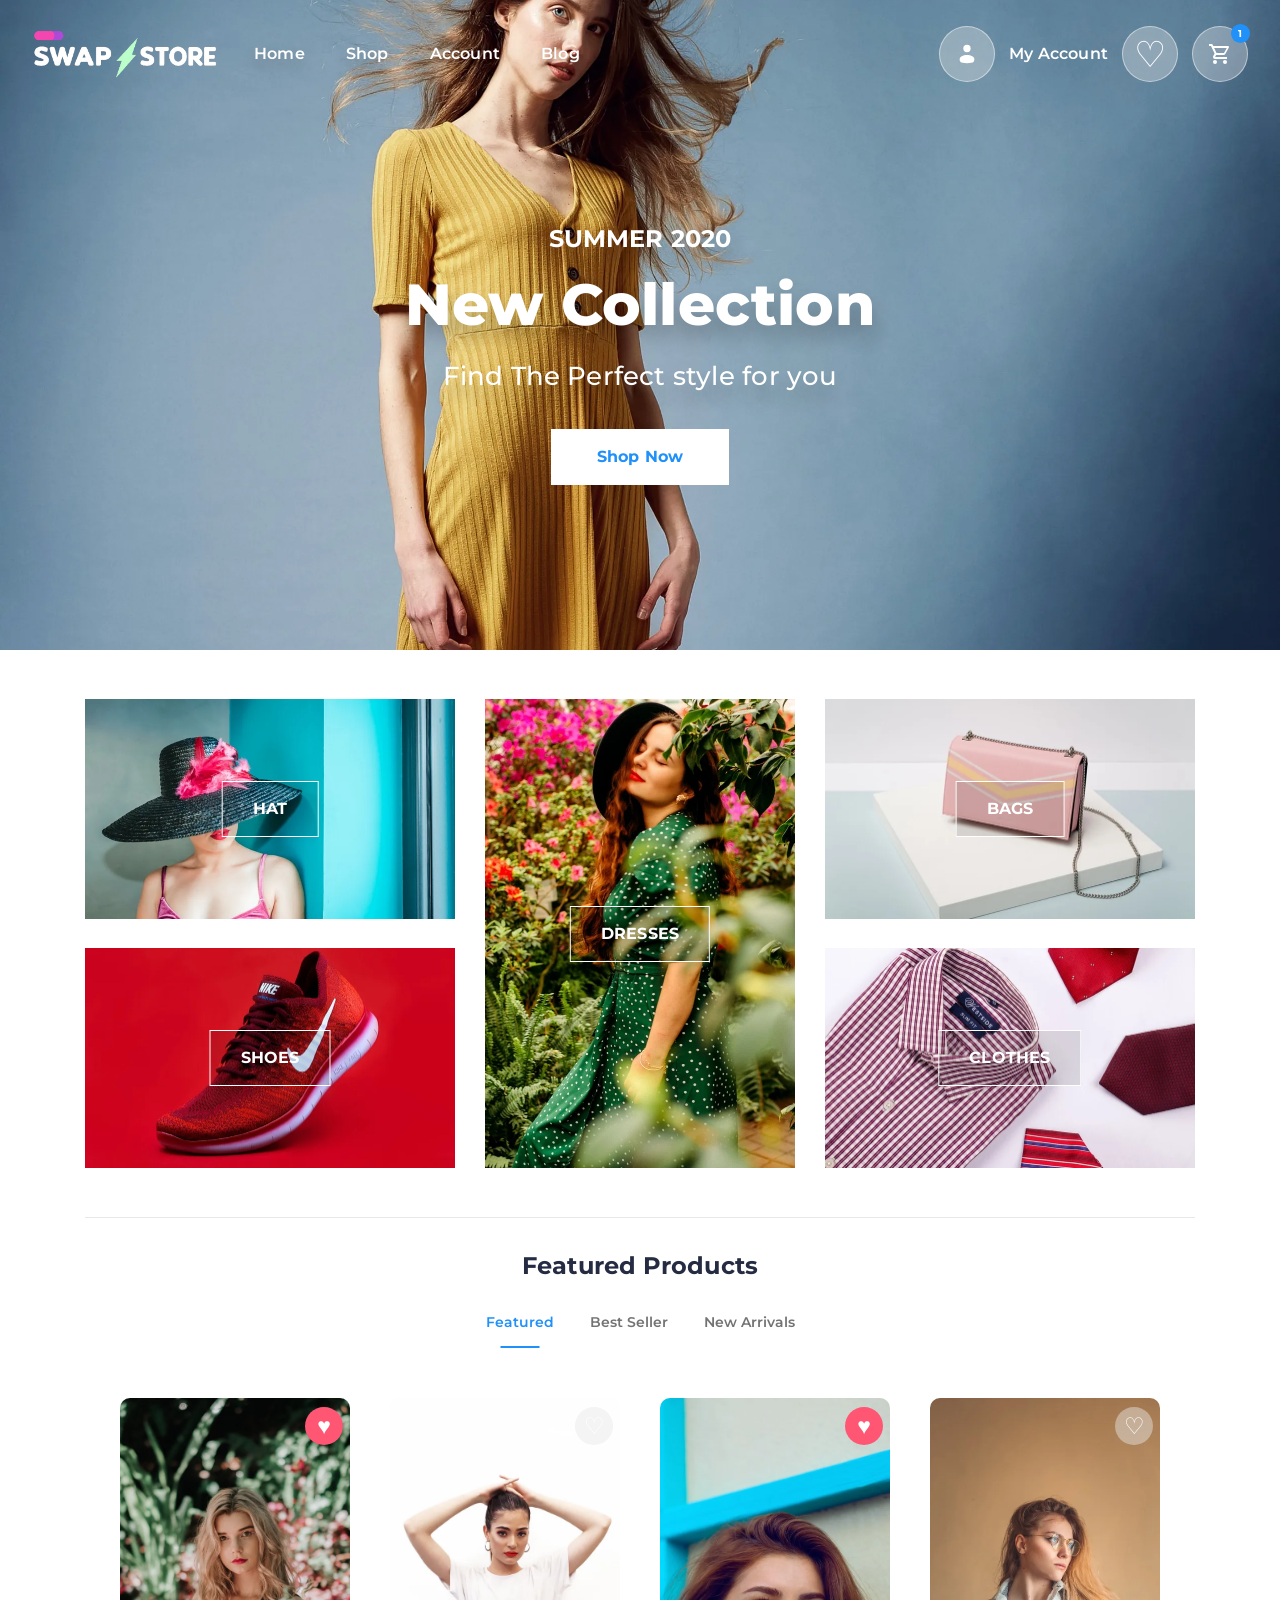
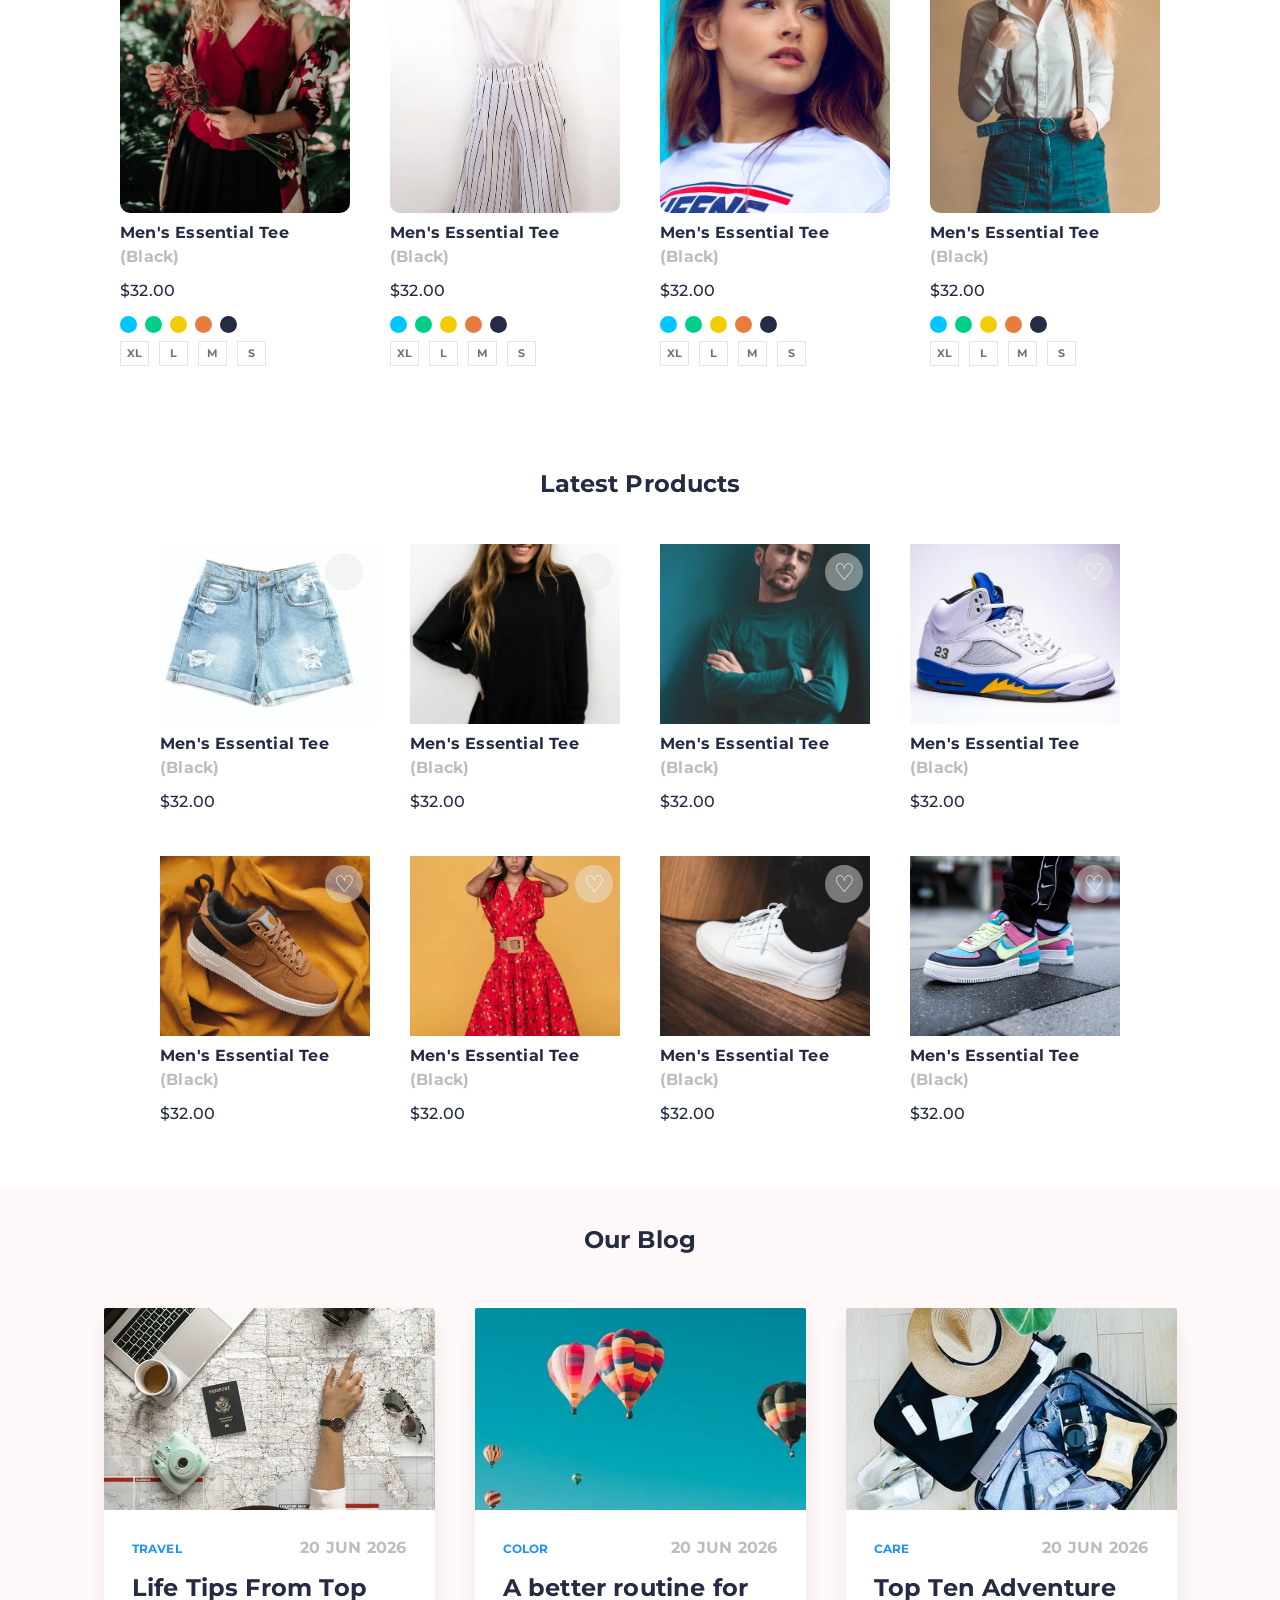
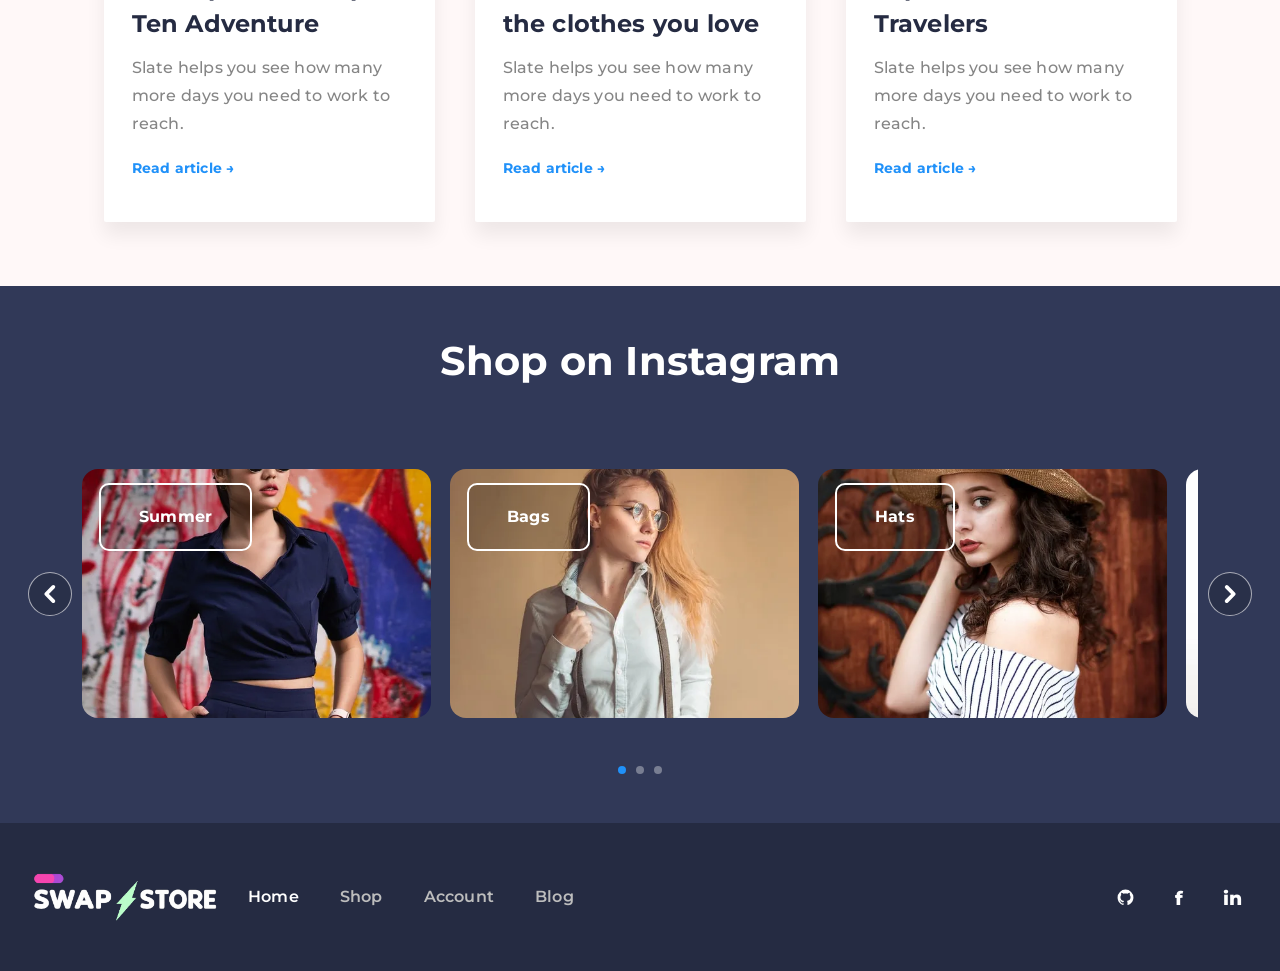
==== commit 665f5411: "Segundo commit" ====
--- a/index.html
+++ b/index.html
@@ -187,13 +187,17 @@
           <a class="active" href="index.html">Home</a>
           <a href="products.html">Shop</a>
           <a href="account.html">Account</a>
-
           <a href="blog.html">Blog</a>
         </nav>
         <div class="social-links" aria-label="Social networks">
-          <a href="#" aria-label="Twitter">♥</a>
-          <a href="#" aria-label="Facebook">f</a>
-          <a href="#" aria-label="LinkedIn">in</a>
+          <a href="https://github.com/ImmoralDeveloper" aria-label="Github">
+            <svg xmlns="http://www.w3.org/2000/svg" width="1em" height="1em" viewBox="0 0 24 24">
+              <path d="M0 0h24v24H0z" fill="none" />
+              <path fill="currentColor" d="M12 2A10 10 0 0 0 2 12c0 4.42 2.87 8.17 6.84 9.5c.5.08.66-.23.66-.5v-1.69c-2.77.6-3.36-1.34-3.36-1.34c-.46-1.16-1.11-1.47-1.11-1.47c-.91-.62.07-.6.07-.6c1 .07 1.53 1.03 1.53 1.03c.87 1.52 2.34 1.07 2.91.83c.09-.65.35-1.09.63-1.34c-2.22-.25-4.55-1.11-4.55-4.92c0-1.11.38-2 1.03-2.71c-.1-.25-.45-1.29.1-2.64c0 0 .84-.27 2.75 1.02c.79-.22 1.65-.33 2.5-.33s1.71.11 2.5.33c1.91-1.29 2.75-1.02 2.75-1.02c.55 1.35.2 2.39.1 2.64c.65.71 1.03 1.6 1.03 2.71c0 3.82-2.34 4.66-4.57 4.91c.36.31.69.92.69 1.85V21c0 .27.16.59.67.5C19.14 20.16 22 16.42 22 12A10 10 0 0 0 12 2" />
+            </svg>
+          </a>
+          <a href="https://www.facebook.com/immoral.dev" aria-label="Facebook">f</a>
+          <a href="https://www.linkedin.com/company/immoraldev" aria-label="LinkedIn">in</a>
         </div>
       </div>
     </footer>
